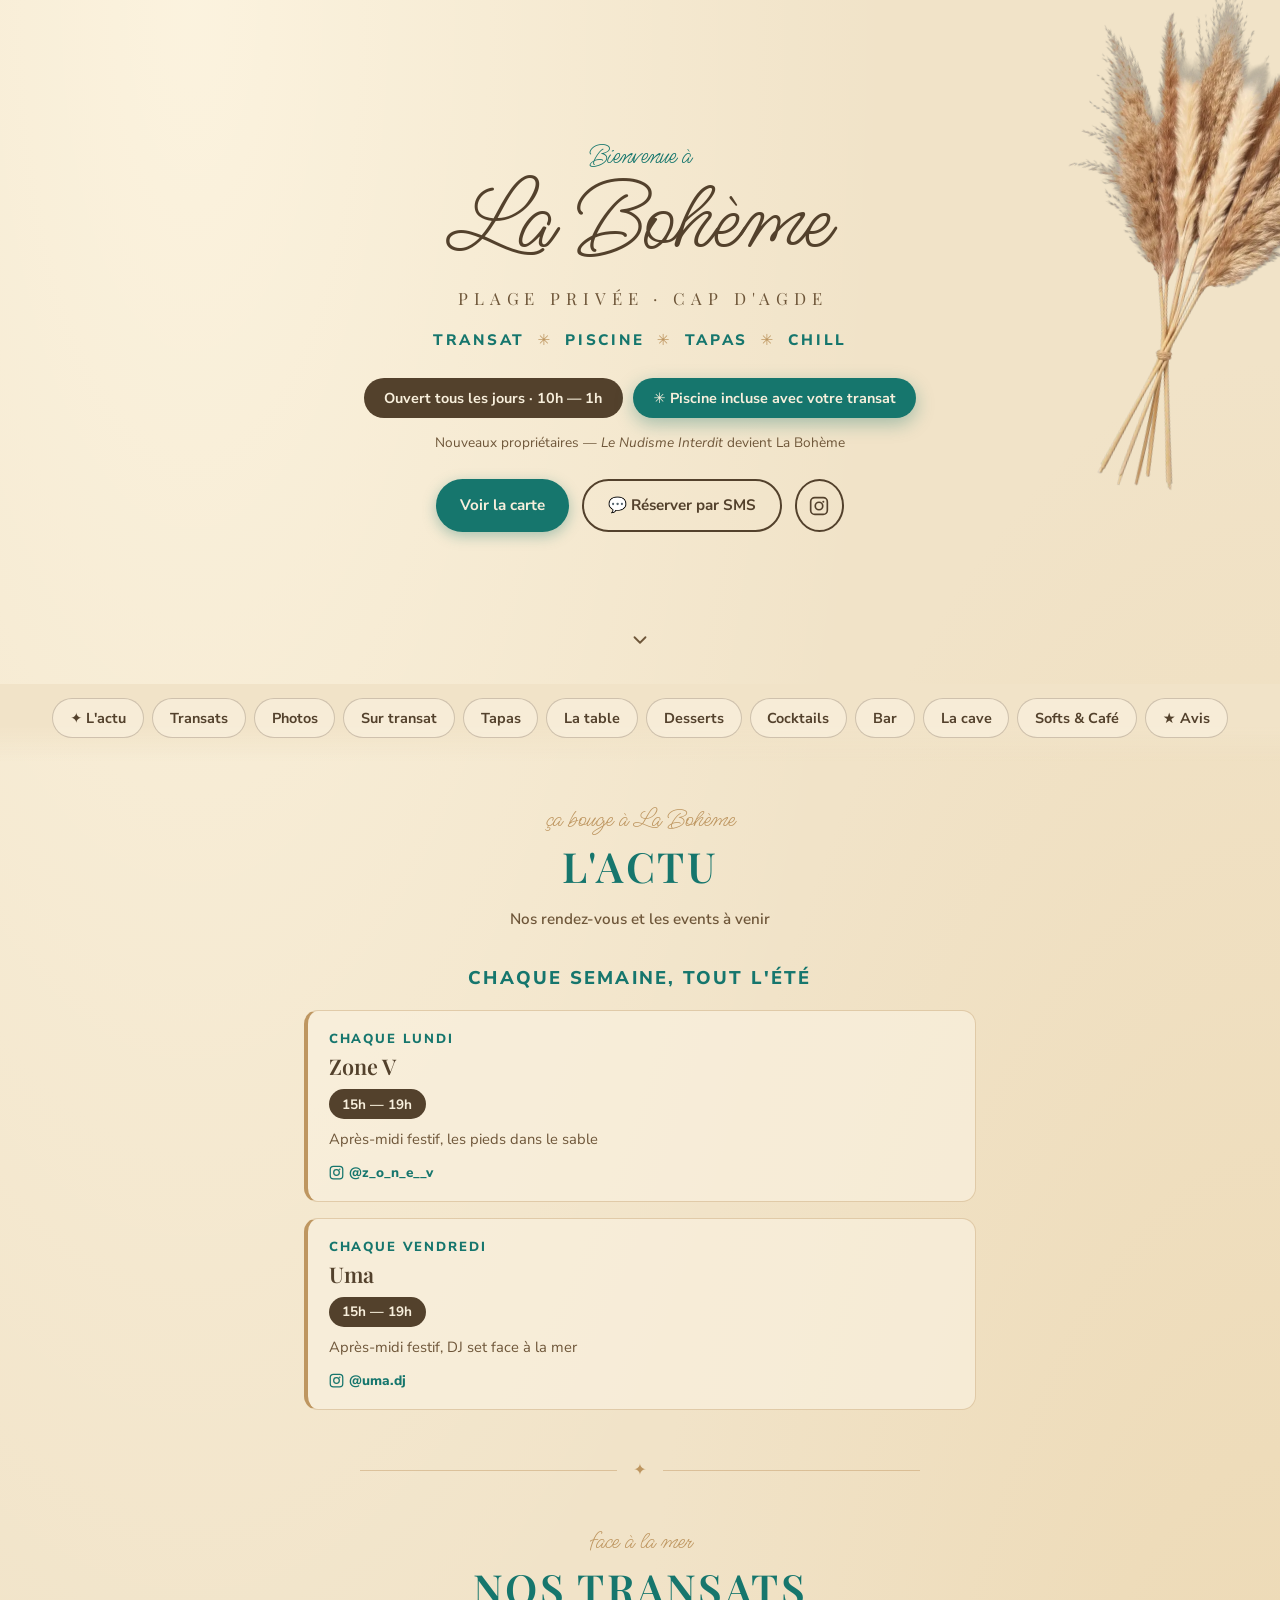
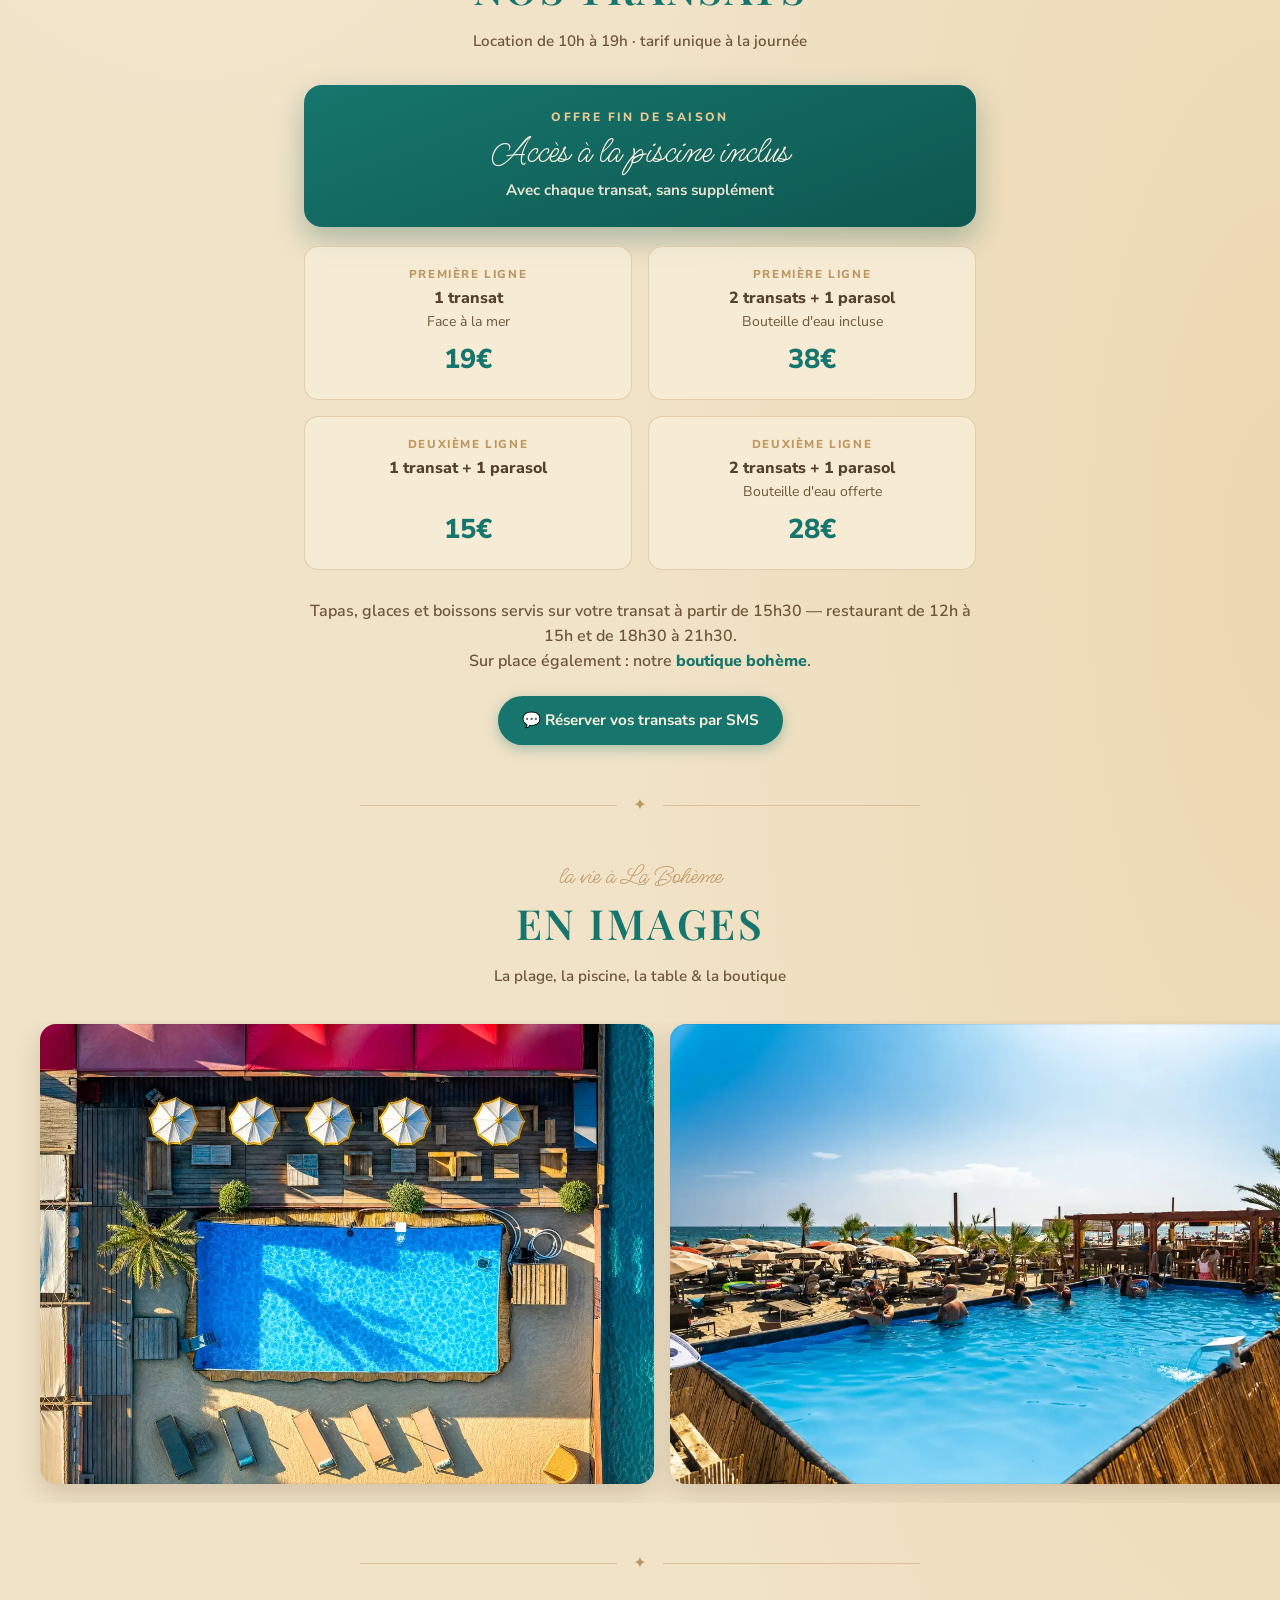
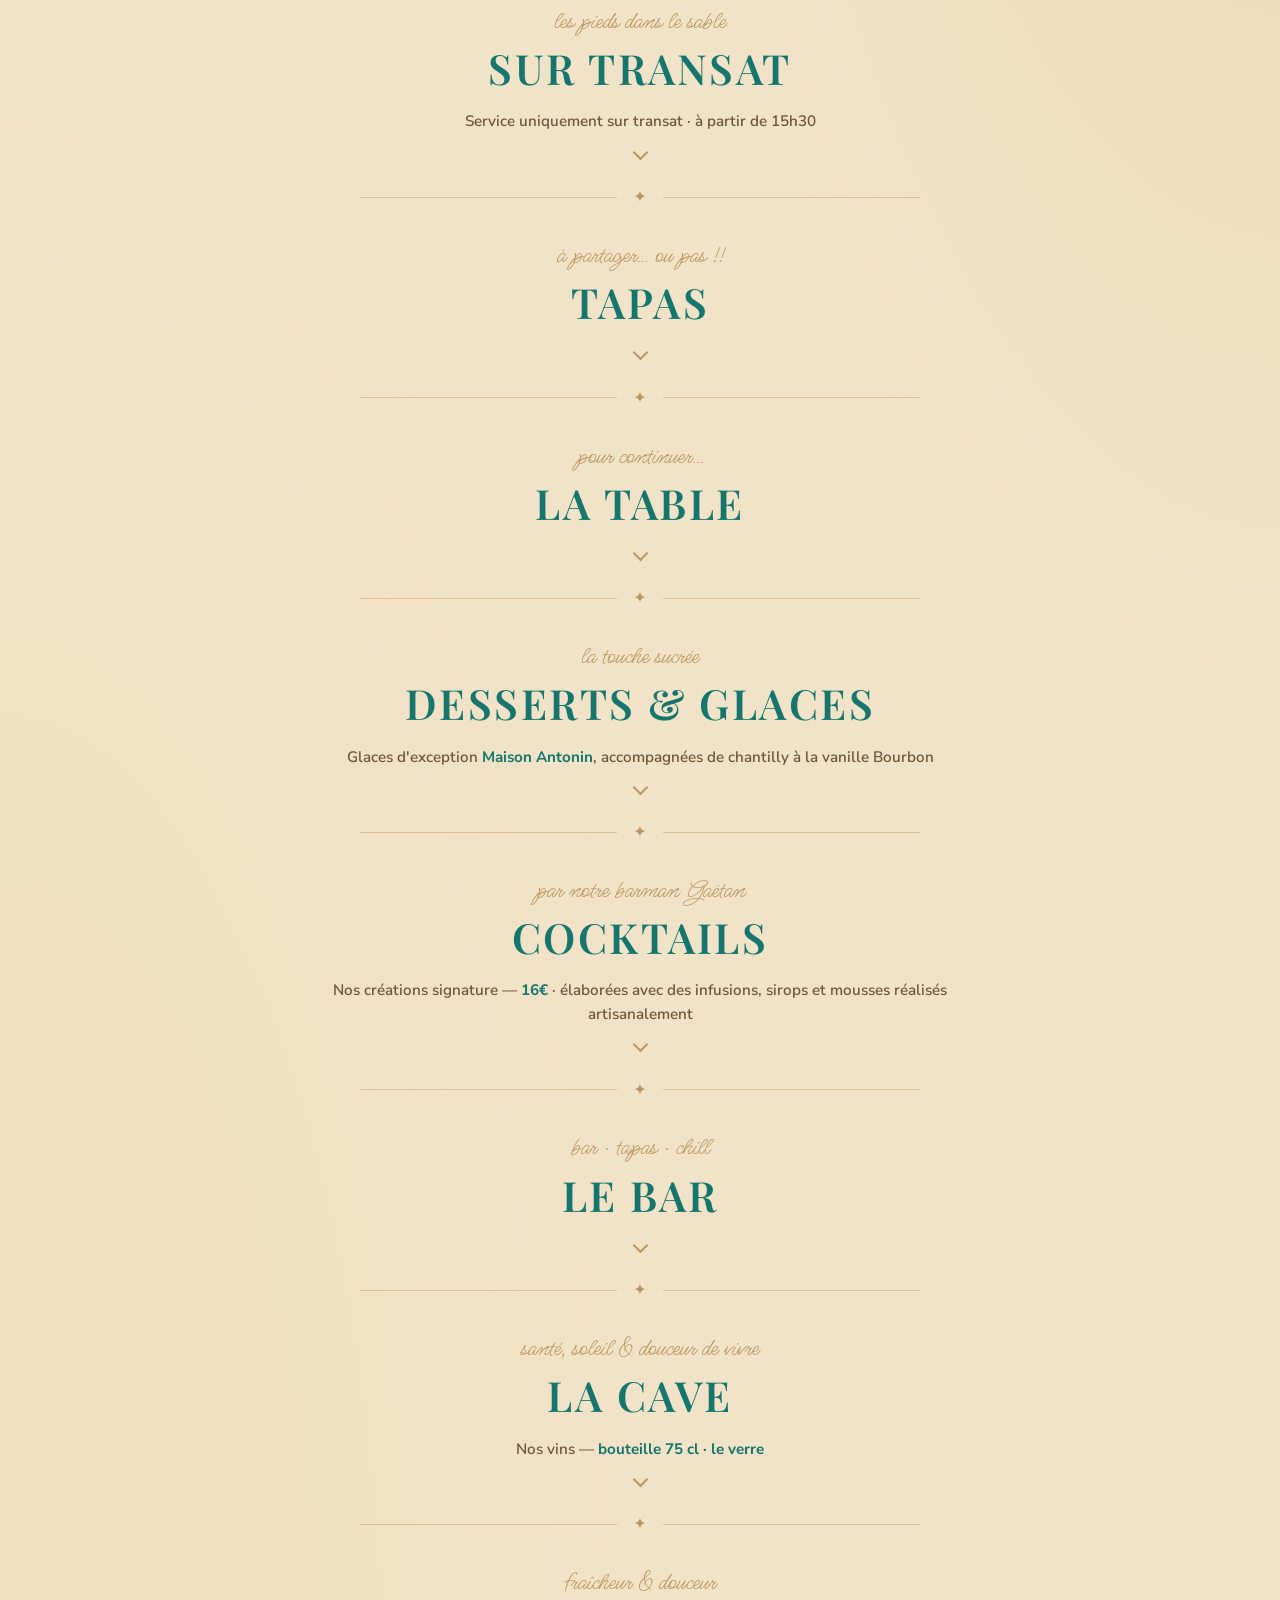
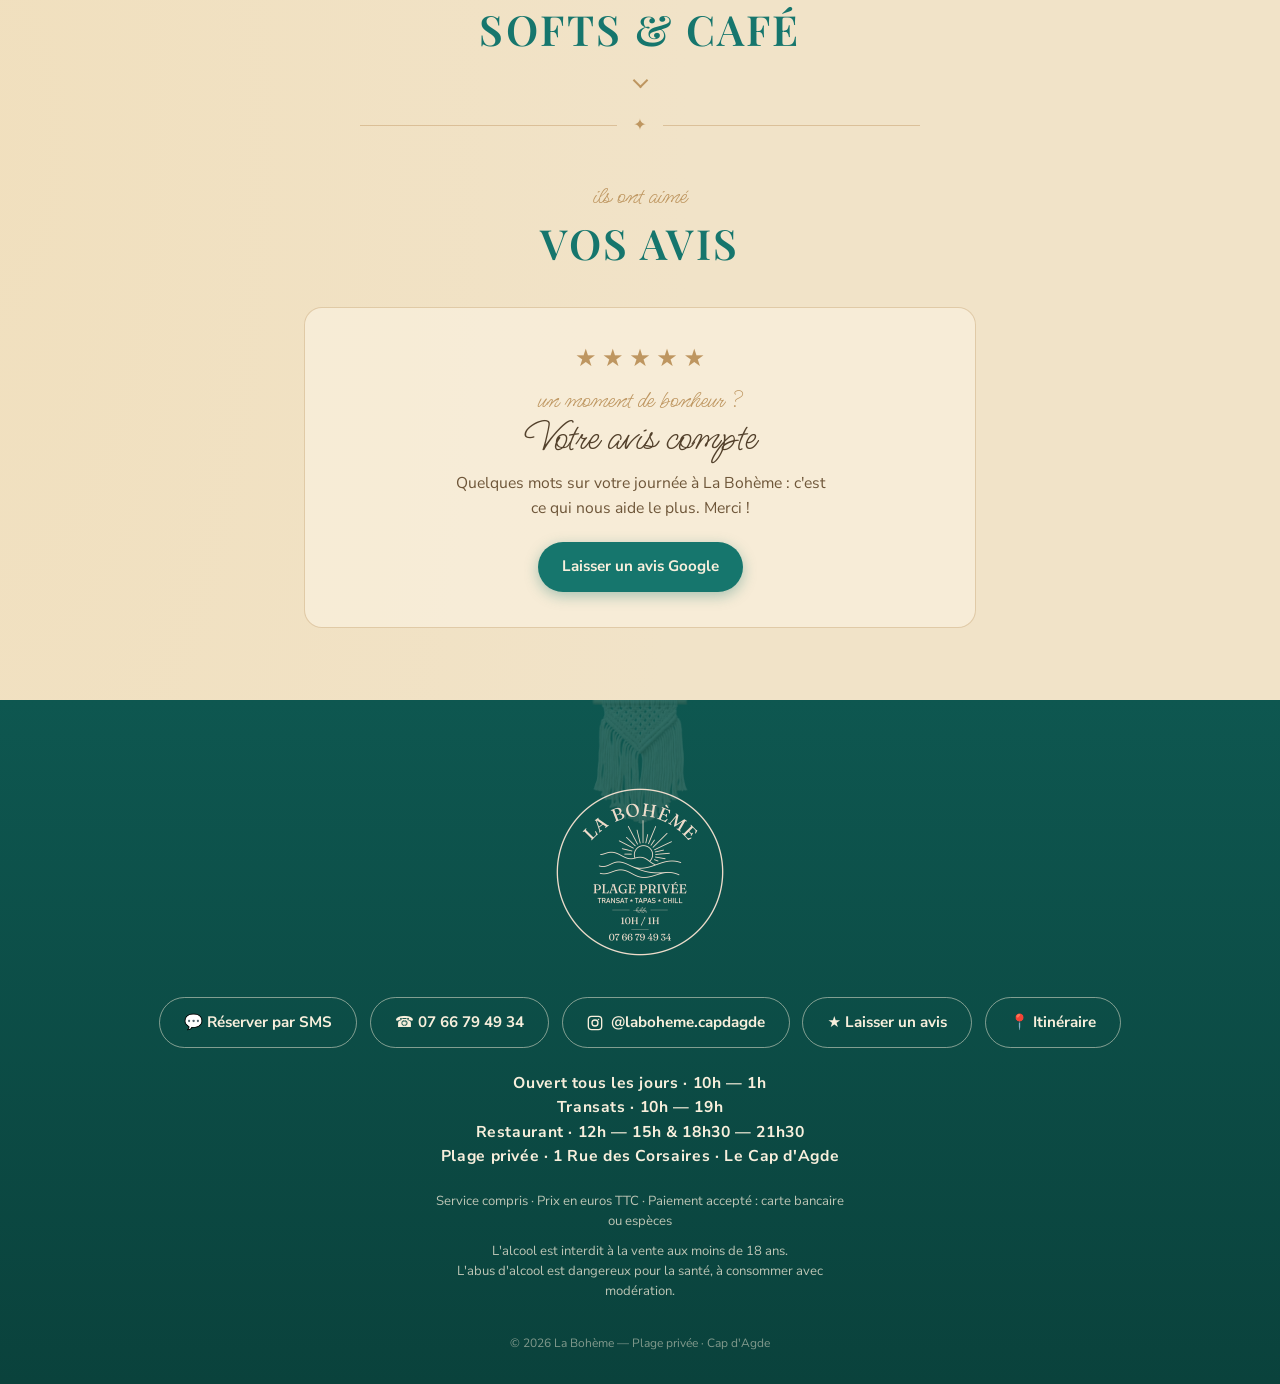
==== index.html @ e4ab015d "Offre fin de saison : pastille teal dans le hero + encart proeminent au-dessus des tarifs transats (" ====
<!DOCTYPE html>
<html lang="fr">
<head>
  <meta charset="UTF-8">
  <meta name="viewport" content="width=device-width, initial-scale=1.0, viewport-fit=cover">

  <!-- Le masquage des .reveal ne s'applique que si le JS est actif :
       sans JS, la carte reste entièrement lisible -->
  <script>document.documentElement.classList.add('js');</script>

  <!-- SEO — insister sur « plage privée » / « transats » pour bien se
       distinguer des restaurants homonymes du Cap d'Agde -->
  <title>La Bohème — Plage Privée au Cap d'Agde · Transats, Piscine, Tapas &amp; Cocktails</title>
  <meta name="description" content="La Bohème, plage privée au Cap d'Agde (anciennement Le Nudisme Interdit) : transats face à la mer avec accès piscine inclus, tapas à partager, cocktails signature et boutique bohème. 1 Rue des Corsaires, Le Cap d'Agde. Ouvert tous les jours de 10h à 1h.">
  <meta name="theme-color" content="#F1E3C8">

  <!-- Open Graph -->
  <meta property="og:title" content="La Bohème — Plage Privée au Cap d'Agde">
  <meta property="og:description" content="Transats face à la mer, accès piscine inclus, tapas &amp; cocktails servis sur la plage. Ouvert tous les jours de 10h à 1h — 1 Rue des Corsaires, Le Cap d'Agde.">
  <meta property="og:type" content="website">
  <meta property="og:url" content="https://www.laboheme-capdagde.fr/">
  <meta property="og:image" content="https://www.laboheme-capdagde.fr/assets/logo-dark.webp">
  <meta property="og:locale" content="fr_FR">
  <link rel="canonical" href="https://www.laboheme-capdagde.fr/">

  <!-- Données structurées : identité de l'établissement, reliée à la
       fiche Google (sameAs) pour lever toute ambiguïté d'homonymie -->
  <script type="application/ld+json">
  {
    "@context": "https://schema.org",
    "@type": "BarOrPub",
    "@id": "https://www.laboheme-capdagde.fr/#etablissement",
    "name": "La Bohème - Cap d'Agde",
    "alternateName": ["La Bohème Plage Privée", "Le Nudisme Interdit"],
    "disambiguatingDescription": "Plage privée sur le front de mer du Cap d'Agde : location de transats, piscine, tapas et cocktails servis sur la plage, boutique bohème. Établissement de plage, à ne pas confondre avec des établissements homonymes.",
    "description": "La Bohème, plage privée au Cap d'Agde — transats face à la mer avec accès piscine inclus, tapas à partager, cocktails signature et boutique bohème. Anciennement Le Nudisme Interdit. Ouvert tous les jours de 10h à 1h.",
    "amenityFeature": [
      { "@type": "LocationFeatureSpecification", "name": "Piscine", "value": true },
      { "@type": "LocationFeatureSpecification", "name": "Boutique", "value": true },
      { "@type": "LocationFeatureSpecification", "name": "Transats", "value": true }
    ],
    "url": "https://www.laboheme-capdagde.fr/",
    "telephone": "+33766794934",
    "image": "https://www.laboheme-capdagde.fr/assets/logo-dark.webp",
    "priceRange": "€€",
    "servesCuisine": ["Tapas", "Cuisine méditerranéenne"],
    "address": {
      "@type": "PostalAddress",
      "streetAddress": "1 Rue des Corsaires",
      "addressLocality": "Le Cap d'Agde",
      "postalCode": "34300",
      "addressRegion": "Occitanie",
      "addressCountry": "FR"
    },
    "openingHoursSpecification": {
      "@type": "OpeningHoursSpecification",
      "dayOfWeek": ["Monday", "Tuesday", "Wednesday", "Thursday", "Friday", "Saturday", "Sunday"],
      "opens": "10:00",
      "closes": "01:00"
    },
    "hasMenu": "https://www.laboheme-capdagde.fr/",
    "sameAs": [
      "https://www.instagram.com/laboheme.capdagde/",
      "https://maps.google.com/?cid=9127205699592732695",
      "https://www.tripadvisor.fr/Restaurant_Review-g196602-d21001208-Reviews-Nudisme_Interdit-Cap_d_Agde_Agde_Herault_Occitanie.html"
    ]
  }
  </script>

  <!-- Icônes & PWA -->
  <link rel="icon" href="favicon.svg" type="image/svg+xml">
  <link rel="apple-touch-icon" href="apple-touch-icon.png">
  <link rel="manifest" href="manifest.webmanifest">
  <meta name="apple-mobile-web-app-title" content="La Bohème">

  <!-- Polices : Ms Madi (script), Playfair Display (serif logo), Nunito Sans (texte) -->
  <link rel="preconnect" href="https://fonts.googleapis.com">
  <link rel="preconnect" href="https://fonts.gstatic.com" crossorigin>
  <link href="https://fonts.googleapis.com/css2?family=Ms+Madi&family=Playfair+Display:wght@500;600&family=Nunito+Sans:ital,opsz,wght@0,6..12,400;0,6..12,600;0,6..12,700;0,6..12,800;1,6..12,400&display=swap" rel="stylesheet">

  <link rel="stylesheet" href="css/style.css">
</head>
<body>

  <!-- ══════════════════ HERO ══════════════════ -->
  <header class="hero" id="haut">
    <!-- Décor pampa (détouré, purement décoratif) -->
    <img class="hero__pampa" src="assets/pampa.webp" alt="" aria-hidden="true" decoding="async">

    <div class="hero__inner">
      <p class="hero__script reveal">Bienvenue à</p>
      <h1 class="hero__title reveal">La Bohème</h1>
      <p class="hero__sub reveal"><span>PLAGE PRIVÉE</span> · <span>CAP D'AGDE</span></p>
      <p class="hero__tags reveal">Transat <span>✳</span> Piscine <span>✳</span> Tapas <span>✳</span> Chill</p>

      <div class="hero__infos reveal">
        <span class="pill">Ouvert tous les jours · 10h — 1h</span>
        <a class="pill pill--offre" href="#location">✳ Piscine incluse avec votre transat</a>
      </div>

      <p class="hero__nouveau reveal">Nouveaux propriétaires — <em>Le Nudisme Interdit</em> devient La Bohème</p>

      <div class="hero__actions reveal">
        <a class="btn btn--plein" href="#location">Voir la carte</a>
        <a class="btn btn--ligne" href="sms:+33766794934?body=Bonjour%2C%20je%20souhaite%20r%C3%A9server%20%C3%A0%20La%20Boh%C3%A8me%20%3A%20">💬 Réserver par SMS</a>
        <a class="btn btn--ligne btn--rond" href="https://www.instagram.com/laboheme.capdagde/" target="_blank" rel="noopener" aria-label="Suivre La Bohème sur Instagram">
          <svg width="20" height="20" viewBox="0 0 24 24" fill="none" stroke="currentColor" stroke-width="2" stroke-linecap="round" stroke-linejoin="round" aria-hidden="true"><rect x="2" y="2" width="20" height="20" rx="5"/><circle cx="12" cy="12" r="4.5"/><circle cx="17.2" cy="6.8" r="1.2" fill="currentColor" stroke="none"/></svg>
        </a>
      </div>
    </div>

    <!-- Flèche scroll -->
    <a class="hero__fleche" href="#location" aria-label="Descendre vers la carte">
      <svg width="22" height="22" viewBox="0 0 24 24" fill="none" stroke="currentColor" stroke-width="2" stroke-linecap="round" stroke-linejoin="round"><path d="M6 9l6 6 6-6"/></svg>
    </a>
  </header>

  <!-- ══════════════════ NAV CATÉGORIES (sticky) ══════════════════ -->
  <nav class="nav" aria-label="Catégories de la carte">
    <div class="nav__scroll" id="navScroll">
      <a href="#actu"      class="nav__chip">✦ L'actu</a>
      <a href="#location"  class="nav__chip">Transats</a>
      <a href="#photos"    class="nav__chip">Photos</a>
      <a href="#transat"   class="nav__chip">Sur transat</a>
      <a href="#tapas"     class="nav__chip">Tapas</a>
      <a href="#table"     class="nav__chip">La table</a>
      <a href="#desserts"  class="nav__chip">Desserts</a>
      <a href="#cocktails" class="nav__chip">Cocktails</a>
      <a href="#bar"       class="nav__chip">Bar</a>
      <a href="#cave"      class="nav__chip">La cave</a>
      <a href="#softs"     class="nav__chip">Softs &amp; Café</a>
      <a href="#avis"      class="nav__chip">★ Avis</a>
    </div>
  </nav>

  <main>

    <!-- ══════════════════ L'ACTU DE LA PLAGE ══════════════════
         Les événements se gèrent dans js/agenda.js — la liste
         ci-dessous est remplie automatiquement. -->
    <section class="section" id="actu">
      <header class="section__head reveal">
        <p class="section__script">ça bouge à La Bohème</p>
        <h2 class="section__title">L'Actu</h2>
        <p class="section__note">Nos rendez-vous et les events à venir</p>
      </header>

      <h3 class="sous-titre sous-titre--centre reveal">Chaque semaine, tout l'été</h3>
      <ul class="agenda" id="actuRecurrents"></ul>

      <h3 class="sous-titre sous-titre--centre reveal" id="actuTitreDates">Prochains events</h3>
      <ul class="agenda" id="actuListe"></ul>
    </section>

    <div class="separateur" id="sepActu" aria-hidden="true"><span>✦</span></div>

    <!-- ══════════════════ LOCATION DE TRANSATS ══════════════════ -->
    <section class="section" id="location">
      <header class="section__head reveal">
        <p class="section__script">face à la mer</p>
        <h2 class="section__title">Nos Transats</h2>
        <p class="section__note">Location de 10h à 19h · tarif unique à la journée</p>
      </header>

      <div class="offre reveal">
        <p class="offre__label">Offre fin de saison</p>
        <p class="offre__titre">Accès à la piscine inclus</p>
        <p class="offre__detail">Avec chaque transat, sans supplément</p>
      </div>

      <div class="formules">
        <div class="formule reveal">
          <p class="formule__rang">Première ligne</p>
          <p class="formule__nom">1 transat</p>
          <p class="formule__detail">Face à la mer</p>
          <p class="formule__prix">19€</p>
        </div>
        <div class="formule reveal">
          <p class="formule__rang">Première ligne</p>
          <p class="formule__nom">2 transats + 1 parasol</p>
          <p class="formule__detail">Bouteille d'eau incluse</p>
          <p class="formule__prix">38€</p>
        </div>
        <div class="formule reveal">
          <p class="formule__rang">Deuxième ligne</p>
          <p class="formule__nom">1 transat + 1 parasol</p>
          <p class="formule__detail">&nbsp;</p>
          <p class="formule__prix">15€</p>
        </div>
        <div class="formule reveal">
          <p class="formule__rang">Deuxième ligne</p>
          <p class="formule__nom">2 transats + 1 parasol</p>
          <p class="formule__detail">Bouteille d'eau offerte</p>
          <p class="formule__prix">28€</p>
        </div>
      </div>

      <p class="carte__intro reveal">Tapas, glaces et boissons servis sur votre transat à partir de 15h30 — restaurant de 12h à 15h et de 18h30 à 21h30.<br>Sur place également : notre <strong>boutique bohème</strong>.</p>

      <p style="text-align:center" class="reveal">
        <a class="btn btn--plein" href="sms:+33766794934?body=Bonjour%2C%20je%20souhaite%20r%C3%A9server%20des%20transats%20%C3%A0%20La%20Boh%C3%A8me%20(date%2C%20nombre%20de%20transats%2C%20ligne)%20%3A%20">💬 Réserver vos transats par SMS</a>
      </p>
    </section>

    <div class="separateur" aria-hidden="true"><span>✦</span></div>

    <!-- ══════════════════ EN IMAGES ══════════════════ -->
    <section class="section section--galerie" id="photos">
      <header class="section__head reveal">
        <p class="section__script">la vie à La Bohème</p>
        <h2 class="section__title">En Images</h2>
        <p class="section__note">La plage, la piscine, la table &amp; la boutique</p>
      </header>
      <div class="galerie" aria-label="Photos de La Bohème">
        <img class="galerie__photo" src="photos/galerie-01.webp" width="1200" height="899" loading="lazy" decoding="async" alt="La piscine de La Bohème vue du ciel, entourée de parasols">
        <img class="galerie__photo" src="photos/galerie-02.webp" width="1200" height="800" loading="lazy" decoding="async" alt="La piscine face à la mer, au cœur de la plage privée">
        <img class="galerie__photo" src="photos/galerie-03.webp" width="959" height="1200" loading="lazy" decoding="async" alt="La piscine, son palmier et le Fort Brescou à l'horizon">
        <img class="galerie__photo" src="photos/galerie-04.webp" width="800" height="1200" loading="lazy" decoding="async" alt="Transats et parasols au bord de l'eau">
        <img class="galerie__photo" src="photos/galerie-05.webp" width="959" height="1200" loading="lazy" decoding="async" alt="L'allée bordée de palmiers qui mène à la plage">
        <img class="galerie__photo" src="photos/galerie-06.webp" width="800" height="1200" loading="lazy" decoding="async" alt="Service directement sur votre transat">
        <img class="galerie__photo" src="photos/galerie-07.webp" width="959" height="1200" loading="lazy" decoding="async" alt="La terrasse du restaurant sous la pergola, face à la mer">
        <img class="galerie__photo" src="photos/galerie-08.webp" width="675" height="1200" loading="lazy" decoding="async" alt="Burrata et tomates de saison servies en terrasse">
        <img class="galerie__photo" src="photos/galerie-09.webp" width="959" height="1200" loading="lazy" decoding="async" alt="Cocktail signature du bar">
        <img class="galerie__photo" src="photos/galerie-10.webp" width="959" height="1200" loading="lazy" decoding="async" alt="Cocktails maison préparés au bar">
        <img class="galerie__photo" src="photos/galerie-11.webp" width="959" height="1200" loading="lazy" decoding="async" alt="Moment de détente à l'ombre des parasols, devant la piscine">
        <img class="galerie__photo" src="photos/galerie-12.webp" width="959" height="1200" loading="lazy" decoding="async" alt="Cocktails entre amis les pieds dans le sable">
        <img class="galerie__photo" src="photos/galerie-13.webp" width="959" height="1200" loading="lazy" decoding="async" alt="Après-midi festif sous les canisses">
        <img class="galerie__photo" src="photos/galerie-14.webp" width="959" height="1200" loading="lazy" decoding="async" alt="DJ set à l'éventail, ambiance bohème">
        <img class="galerie__photo" src="photos/galerie-15.webp" width="959" height="1200" loading="lazy" decoding="async" alt="Le DJ aux platines pour les soirées de La Bohème">
        <img class="galerie__photo" src="photos/galerie-16.webp" width="959" height="1200" loading="lazy" decoding="async" alt="Golden hour sur la plage">
        <img class="galerie__photo" src="photos/galerie-17.webp" width="959" height="1200" loading="lazy" decoding="async" alt="Soirée d'été à La Bohème">
        <img class="galerie__photo" src="photos/galerie-18.webp" width="959" height="1200" loading="lazy" decoding="async" alt="La piscine illuminée à la nuit tombée">
        <img class="galerie__photo" src="photos/galerie-19.webp" width="959" height="1200" loading="lazy" decoding="async" alt="La boutique bohème de la plage">
        <img class="galerie__photo" src="photos/galerie-20.webp" width="900" height="1200" loading="lazy" decoding="async" alt="Chapeaux et pochettes de la boutique">
        <img class="galerie__photo" src="photos/galerie-21.webp" width="959" height="1200" loading="lazy" decoding="async" alt="Une mouette en balade sur le sable">
      </div>
    </section>

    <div class="separateur" aria-hidden="true"><span>✦</span></div>

    <!-- ══════════════════ SUR TRANSAT ══════════════════ -->
    <section class="section section--pliable" id="transat">
      <header class="section__head reveal">
        <p class="section__script">les pieds dans le sable</p>
        <h2 class="section__title">Sur Transat</h2>
        <p class="section__note">Service uniquement sur transat · à partir de 15h30</p>
      </header>
      <div class="pliable__contenu">

      <ul class="carte">
        <li class="item reveal">
          <div class="item__ligne"><span class="item__nom">Écrin gourmand</span><span class="dots"></span><span class="item__prix">9€</span></div>
          <p class="item__desc">Fraises, Nutella</p>
        </li>
        <li class="item reveal">
          <div class="item__ligne"><span class="item__nom">Gaufre</span><span class="dots"></span><span class="item__prix">5€</span></div>
          <p class="item__desc">Au sucre · au Nutella ou au caramel <strong>6,50€</strong></p>
        </li>
        <li class="item reveal">
          <div class="item__ligne"><span class="item__nom">Crêpe au choix</span><span class="dots"></span><span class="item__prix">5€</span></div>
          <p class="item__desc">Sucre · Nutella, confiture ou caramel <strong>6€</strong></p>
        </li>
        <li class="item reveal">
          <div class="item__ligne"><span class="item__nom">Planche de fruits</span><span class="dots"></span><span class="item__prix">18€</span></div>
          <p class="item__desc">De saison, selon arrivage</p>
        </li>
        <li class="item reveal">
          <div class="item__ligne"><span class="item__nom">Glaces au choix</span><span class="dots"></span><span class="item__prix">3,50€</span></div>
        </li>
        <li class="item reveal">
          <div class="item__ligne"><span class="item__nom">Salade César</span><span class="dots"></span><span class="item__prix">19€</span></div>
        </li>
        <li class="item reveal">
          <div class="item__ligne"><span class="item__nom">Assiette de frites</span><span class="dots"></span><span class="item__prix">5€</span></div>
        </li>
        <li class="item reveal">
          <div class="item__ligne"><span class="item__nom">Planchette de charcuterie</span><span class="dots"></span><span class="item__prix">11€</span></div>
        </li>
        <li class="item reveal">
          <div class="item__ligne"><span class="item__nom">Yakitori</span><span class="dots"></span><span class="item__prix">8€</span></div>
        </li>
        <li class="item reveal">
          <div class="item__ligne"><span class="item__nom">Tapenade</span><span class="dots"></span><span class="item__prix">8€</span></div>
        </li>
        <li class="item reveal">
          <div class="item__ligne"><span class="item__nom">Mini poivrons</span><span class="dots"></span><span class="item__prix">8€</span></div>
        </li>
        <li class="item reveal">
          <div class="item__ligne"><span class="item__nom">Tomate mozzarella</span><span class="dots"></span><span class="item__prix">18€</span></div>
        </li>
        <li class="item reveal">
          <div class="item__ligne"><span class="item__nom">Croque-monsieur à la truffe</span><span class="dots"></span><span class="item__prix">18€</span></div>
        </li>
        <li class="item reveal">
          <div class="item__ligne"><span class="item__nom">Bagel saumon</span><span class="dots"></span><span class="item__prix">11€</span></div>
        </li>
      </ul>
      </div>
    </section>

    <div class="separateur" aria-hidden="true"><span>✦</span></div>

    <!-- ══════════════════ TAPAS ══════════════════ -->
    <section class="section section--pliable" id="tapas">
      <header class="section__head reveal">
        <p class="section__script">à partager… ou pas !!</p>
        <h2 class="section__title">Tapas</h2>
      </header>
      <div class="pliable__contenu">

      <div class="encart reveal">
        <div class="item__ligne"><span class="item__nom">Planche de charcuterie</span><span class="dots"></span><span class="item__prix">22€</span></div>
        <p class="item__desc">Mortadelle, Spianata, viande de Grison, rosette, terrine de campagne, oignon de Modène, accompagnés de focaccia.</p>
      </div>

      <p class="carte__intro reveal">Tapas au choix — <strong>9€ l'unité</strong> · <strong>25€ les 3</strong></p>

      <ul class="carte carte--puces">
        <li class="item reveal"><span class="puce"></span>Patatas bravas, sauce samouraï</li>
        <li class="item reveal"><span class="puce"></span>Tapenade, avocat, feta &amp; citron, accompagnée de focaccia</li>
        <li class="item reveal"><span class="puce"></span>Tapenade d'olives vertes, accompagnée de focaccia</li>
        <li class="item reveal"><span class="puce"></span>Yakitoris — brochettes de poulet, sauce soja sucrée</li>
        <li class="item reveal"><span class="puce"></span>Mini poivrons farcis à la ricotta</li>
        <li class="item reveal"><span class="puce"></span>Sticks de mozzarella</li>
        <li class="item reveal"><span class="puce"></span>Crevettes frites, sauce aigre-douce</li>
        <li class="item reveal"><span class="puce"></span>Joëls (mini poissons frits), tranche de citron frais</li>
        <li class="item reveal"><span class="puce"></span>Pimientos de Padrón</li>
        <li class="item reveal"><span class="puce"></span>Bouchées de camembert frites</li>
      </ul>
      </div>
    </section>

    <div class="separateur" aria-hidden="true"><span>✦</span></div>

    <!-- ══════════════════ LA TABLE ══════════════════ -->
    <section class="section section--pliable" id="table">
      <header class="section__head reveal">
        <p class="section__script">pour continuer…</p>
        <h2 class="section__title">La Table</h2>
      </header>
      <div class="pliable__contenu">

      <h3 class="sous-titre reveal">Nos entrées</h3>
      <ul class="carte">
        <li class="item reveal">
          <div class="item__ligne"><span class="item__nom">Farandole de tomates de saison &amp; burrata</span><span class="dots"></span><span class="item__prix">18€</span></div>
          <p class="item__desc">Feuilles de basilic fraîches, sel de Guérande, vinaigre balsamique</p>
        </li>
        <li class="item reveal">
          <div class="item__ligne"><span class="item__nom">L'indémodable salade César au tender façon KFC</span><span class="dots"></span><span class="item__prix">19€</span></div>
        </li>
        <li class="item reveal">
          <div class="item__ligne"><span class="item__nom">Croque à la truffe</span><span class="dots"></span><span class="item__prix">18€</span></div>
          <p class="item__desc">Accompagné de sa salade</p>
        </li>
        <li class="item reveal">
          <div class="item__ligne"><span class="item__nom">Tartare de saumon</span><span class="dots"></span><span class="item__prix">19€</span></div>
        </li>
        <li class="item reveal">
          <div class="item__ligne"><span class="item__nom">Tartine Avocado</span><span class="dots"></span><span class="item__prix">15€</span></div>
          <p class="item__desc">Écrasé d'avocat, guacamole, tomates cerises, vinaigre balsamique</p>
        </li>
      </ul>

      <h3 class="sous-titre reveal">Nos plats</h3>
      <ul class="carte">
        <li class="item reveal">
          <div class="item__ligne"><span class="item__nom">Pâtes du jour</span><span class="dots"></span><span class="item__prix">23€</span></div>
        </li>
        <li class="item reveal">
          <div class="item__ligne"><span class="item__nom">Tataki de thon</span><span class="dots"></span><span class="item__prix">27€</span></div>
          <p class="item__desc">Dôme de riz blanc, légumes grillés ou frites</p>
        </li>
        <li class="item reveal">
          <div class="item__ligne"><span class="item__nom">2 brochettes de bœuf</span><span class="dots"></span><span class="item__prix">28€</span></div>
        </li>
        <li class="item reveal">
          <div class="item__ligne"><span class="item__nom">2 brochettes de poulet citron</span><span class="dots"></span><span class="item__prix">24€</span></div>
          <p class="item__desc">Accompagnées de légumes grillés ou frites</p>
        </li>
        <li class="item reveal">
          <div class="item__ligne"><span class="item__nom">Tartare de bœuf coupé au couteau</span><span class="dots"></span><span class="item__prix">27€</span></div>
          <p class="item__desc">Accompagné de frites</p>
        </li>
      </ul>

      <h3 class="sous-titre reveal">Spécial summer body… ou pas !!!</h3>
      <ul class="carte">
        <li class="item reveal">
          <div class="item__ligne"><span class="item__nom">Trio de fromages</span><span class="dots"></span><span class="item__prix">16€</span></div>
          <p class="item__desc">Miel &amp; pignons de pin grillés — trois fromages sélectionnés selon les arrivages et l'inspiration du chef, servis avec des petits pains rustiques.</p>
        </li>
      </ul>

      <div class="encart encart--enfant reveal">
        <div class="item__ligne"><span class="item__nom">Menu enfant <small>(jusqu'à 10 ans)</small></span><span class="dots"></span><span class="item__prix">14€</span></div>
        <p class="item__desc">Tenders de poulet corn flakes <em>ou</em> tenders de colin, accompagnés de frites<br>+ 1 bâtonnet de glace au choix + 1 sirop au choix</p>
      </div>

      <p class="avis-bandeau reveal">
        <a href="https://search.google.com/local/writereview?placeid=ChIJk0Vyo1QjsRIRF0AlzDlZqn4" target="_blank" rel="noopener"><span aria-hidden="true">★★★★★</span> Un moment de bonheur&nbsp;? <strong>Laissez-nous un avis</strong></a>
      </p>
      </div>
    </section>

    <div class="separateur" aria-hidden="true"><span>✦</span></div>

    <!-- ══════════════════ DESSERTS & GLACES ══════════════════ -->
    <section class="section section--pliable" id="desserts">
      <header class="section__head reveal">
        <p class="section__script">la touche sucrée</p>
        <h2 class="section__title">Desserts &amp; Glaces</h2>
        <p class="section__note">Glaces d'exception <strong>Maison Antonin</strong>, accompagnées de chantilly à la vanille Bourbon</p>
      </header>
      <div class="pliable__contenu">

      <div class="encart reveal" style="text-align:center">
        <p class="item__nom">1 boule <span class="item__prix">3€</span> · 2 boules <span class="item__prix">5€</span> · 3 boules <span class="item__prix">7€</span></p>
      </div>

      <h3 class="sous-titre reveal">Crèmes glacées</h3>
      <ul class="tags reveal">
        <li>Vanille Délice</li><li>Café Moka</li><li>Chocolat Craquant</li><li>Rhum Raisin</li>
        <li>Yaourt</li><li>Caramel salé de Guérande</li><li>Spéculoos</li><li>Noix de coco</li><li>Menthe Chocolat</li>
      </ul>

      <h3 class="sous-titre reveal">Sorbets</h3>
      <ul class="tags reveal">
        <li>Citron de Sicile</li><li>Fraise d'exception</li><li>Pêche de vigne</li><li>Poire de France</li>
        <li>Mandarine de Sicile</li><li>Mangue</li><li>Get 27</li>
      </ul>

      <h3 class="sous-titre reveal">Nos douceurs</h3>
      <ul class="carte">
        <li class="item reveal">
          <div class="item__ligne"><span class="item__nom">Salade de fraises</span><span class="dots"></span><span class="item__prix">10€</span></div>
          <p class="item__desc">Poivre, menthe fraîche &amp; sucre fin</p>
        </li>
        <li class="item reveal">
          <div class="item__ligne"><span class="item__nom">Notre baba au rhum bien arrosé</span><span class="dots"></span><span class="item__prix">12€</span></div>
        </li>
        <li class="item reveal">
          <div class="item__ligne"><span class="item__nom">Pain perdu</span><span class="dots"></span><span class="item__prix">12€</span></div>
          <p class="item__desc">Boule de glace vanille &amp; caramel beurre salé</p>
        </li>
        <li class="item reveal">
          <div class="item__ligne"><span class="item__nom">Café gourmand</span><span class="dots"></span><span class="item__prix">12€</span></div>
        </li>
        <li class="item reveal">
          <div class="item__ligne"><span class="item__nom">Thé gourmand</span><span class="dots"></span><span class="item__prix">12€</span></div>
        </li>
      </ul>
      </div>
    </section>

    <div class="separateur" aria-hidden="true"><span>✦</span></div>

    <!-- ══════════════════ COCKTAILS ══════════════════ -->
    <section class="section section--pliable" id="cocktails">
      <header class="section__head reveal">
        <p class="section__script">par notre barman Gaëtan</p>
        <h2 class="section__title">Cocktails</h2>
        <p class="section__note">Nos créations signature — <strong>16€</strong> · élaborées avec des infusions, sirops et mousses réalisés artisanalement</p>
      </header>
      <div class="pliable__contenu">

      <div class="cocktails">
        <article class="cocktail reveal">
          <h3 class="cocktail__nom">Bombe H</h3>
          <p class="cocktail__compo">Rhum blanc, Chartreuse verte, jus de citron vert, sirop de sucre, surmonté d'une mousse légère de Ti-Punch au rhum vieux.</p>
          <p class="cocktail__mot">« Puissant et complexe »</p>
        </article>
        <article class="cocktail reveal">
          <h3 class="cocktail__nom">L'Hibiscus Épicé</h3>
          <p class="cocktail__compo">Gin London Dry, infusion maison d'hibiscus rouge, sirop de rooibos vanillé, menthe fraîche et citron déshydraté.</p>
          <p class="cocktail__mot">« Floral et désaltérant »</p>
        </article>
        <article class="cocktail reveal">
          <h3 class="cocktail__nom">La Sérénade</h3>
          <p class="cocktail__compo">Rhum ambré, liqueur de banane, purée de framboise, fruit de la passion, citron vert et vanille.</p>
          <p class="cocktail__mot">« Un hommage aux saveurs exotiques »</p>
        </article>
        <article class="cocktail reveal">
          <h3 class="cocktail__nom">Dadou Fizz</h3>
          <p class="cocktail__compo">Gin, Midori, liqueur de yuzu, Italicus, sirop d'agrumes maison, eau pétillante.</p>
          <p class="cocktail__mot">« Aérien et sophistiqué »</p>
        </article>
        <article class="cocktail reveal">
          <h3 class="cocktail__nom">Strawberry Basil Pie</h3>
          <p class="cocktail__compo">Vodka premium, liqueur de fraise des bois, purée de fraise, sirop de basilic maison, mousse citronnée au siphon.</p>
          <p class="cocktail__mot">« Gourmand et herbacé »</p>
        </article>
        <article class="cocktail reveal">
          <h3 class="cocktail__nom">Le Manquila</h3>
          <p class="cocktail__compo">Tequila reposado, purée de mangue, réduction d'Apérol, jus de citron frais, sirop d'agave.</p>
          <p class="cocktail__mot">« Une alliance audacieuse et solaire »</p>
        </article>
      </div>

      <h3 class="sous-titre reveal" style="text-align:center">Les Mocktails <span class="sous-titre__prix">sans alcool · 10€</span></h3>
      <div class="cocktails">
        <article class="cocktail reveal">
          <h3 class="cocktail__nom">Virgin Strawberry Basil Pie</h3>
          <p class="cocktail__compo">Thé noir, purée de fraise, sirop de basilic maison, mousse citronnée au siphon.</p>
          <p class="cocktail__mot">« Gourmand et herbacé »</p>
        </article>
        <article class="cocktail reveal">
          <h3 class="cocktail__nom">Hibiscus Tea</h3>
          <p class="cocktail__compo">Gin sans alcool, infusion maison d'hibiscus rouge, sirop de rooibos vanillé, menthe fraîche et citron déshydraté.</p>
          <p class="cocktail__mot">« Floral et désaltérant »</p>
        </article>
        <article class="cocktail reveal">
          <h3 class="cocktail__nom">Virgin Basil Smash</h3>
          <p class="cocktail__compo">Gin sans alcool, jus de citron, sirop de basilic maison, eau pétillante.</p>
          <p class="cocktail__mot">« Désaltérant et herbacé »</p>
        </article>
        <article class="cocktail reveal">
          <h3 class="cocktail__nom">L'Amandier</h3>
          <p class="cocktail__compo">Lait d'amande, sirop d'orgeat, jus de citron, eau pétillante, extrait de fleur d'oranger.</p>
          <p class="cocktail__mot">« Doux et ensoleillé »</p>
        </article>
      </div>
      </div>
    </section>

    <div class="separateur" aria-hidden="true"><span>✦</span></div>

    <!-- ══════════════════ BAR ══════════════════ -->
    <section class="section section--pliable" id="bar">
      <header class="section__head reveal">
        <p class="section__script">bar · tapas · chill</p>
        <h2 class="section__title">Le Bar</h2>
      </header>
      <div class="pliable__contenu">

      <h3 class="sous-titre reveal">Les apéritifs</h3>
      <ul class="carte carte--serree">
        <li class="item reveal"><div class="item__ligne"><span class="item__nom">Ricard <small>2 cl</small></span><span class="dots"></span><span class="item__prix">4€</span></div></li>
        <li class="item reveal"><div class="item__ligne"><span class="item__nom">Gin tonic <small>4 cl</small></span><span class="dots"></span><span class="item__prix">10€</span></div></li>
        <li class="item reveal"><div class="item__ligne"><span class="item__nom">Vodka Red Bull <small>4 cl</small></span><span class="dots"></span><span class="item__prix">10€</span></div></li>
        <li class="item reveal"><div class="item__ligne"><span class="item__nom">Jagger bomb <small>4 cl</small></span><span class="dots"></span><span class="item__prix">10€</span></div></li>
        <li class="item reveal"><div class="item__ligne"><span class="item__nom">Malibu ananas <small>4 cl</small></span><span class="dots"></span><span class="item__prix">10€</span></div></li>
        <li class="item reveal"><div class="item__ligne"><span class="item__nom">Get 27 <small>6 cl</small></span><span class="dots"></span><span class="item__prix">8€</span></div></li>
        <li class="item reveal"><div class="item__ligne"><span class="item__nom">Martini <small>6 cl</small></span><span class="dots"></span><span class="item__prix">7€</span></div></li>
        <li class="item reveal"><div class="item__ligne"><span class="item__nom">Jack Daniel's <small>4 cl</small></span><span class="dots"></span><span class="item__prix">12€</span></div></li>
        <li class="item reveal"><div class="item__ligne"><span class="item__nom">Kir pêche, mûre, cassis ou framboise <small>12 cl</small></span><span class="dots"></span><span class="item__prix">5€</span></div></li>
        <li class="item reveal"><div class="item__ligne"><span class="item__nom">Kir royal <small>12 cl</small></span><span class="dots"></span><span class="item__prix">6€</span></div></li>
        <li class="item reveal"><div class="item__ligne"><span class="item__nom">Jack coca <small>4 cl</small></span><span class="dots"></span><span class="item__prix">10€</span></div></li>
        <li class="item reveal"><div class="item__ligne"><span class="item__nom">Captain coca <small>4 cl</small></span><span class="dots"></span><span class="item__prix">9€</span></div></li>
        <li class="item reveal"><div class="item__ligne"><span class="item__nom">Suze <small>6 cl</small></span><span class="dots"></span><span class="item__prix">6€</span></div></li>
        <li class="item reveal"><div class="item__ligne"><span class="item__nom">Coupe de Prosecco <small>10 cl</small></span><span class="dots"></span><span class="item__prix">10€</span></div></li>
        <li class="item reveal"><div class="item__ligne"><span class="item__nom">Coupe de champagne <small>10 cl</small></span><span class="dots"></span><span class="item__prix">11€</span></div></li>
      </ul>

      <h3 class="sous-titre reveal">Les incontournables <span class="sous-titre__prix">13€</span></h3>
      <ul class="tags reveal">
        <li>Expresso Martini</li><li>Margarita</li><li>Porn Star Martini</li><li>Bloody Mary</li>
        <li>Gin Brasil Smash</li><li>Amaretto Sour</li><li>Sex on the Beach</li><li>Old Fashioned</li>
        <li>Saint Germain Spritz</li><li>Aperol Spritz</li><li>Framboisia</li><li>Desperhina</li>
        <li>Caipirinha</li><li>Gin Sa Mère</li><li>Cuba Libre</li><li>Mai Tai</li>
        <li>Blue Lagoon</li><li>Pina Colada</li><li>Negroni</li>
      </ul>
      <p class="carte__intro reveal">Tous nos mojitos <em>(classique, fruits rouges)</em> · tous nos mules <em>(Moscow, London ou Jamaican)</em></p>

      <div class="colonnes">
        <div class="reveal">
          <h3 class="sous-titre">Rhums <span class="sous-titre__prix">4 cl · 12€</span></h3>
          <ul class="liste-simple"><li>Diplomatico</li><li>Kraken</li><li>Don Papa</li></ul>
        </div>
        <div class="reveal">
          <h3 class="sous-titre">Gins <span class="sous-titre__prix">4 cl · 10€</span></h3>
          <ul class="liste-simple"><li>Bombay</li><li>Monkey</li><li>Hendrick's</li></ul>
        </div>
      </div>

      <h3 class="sous-titre reveal">Les bières</h3>
      <ul class="carte carte--serree">
        <li class="item reveal"><div class="item__ligne"><span class="item__nom">Fada blonde <small>25 cl · 50 cl</small></span><span class="dots"></span><span class="item__prix">4,50€ · 8€</span></div></li>
        <li class="item reveal"><div class="item__ligne"><span class="item__nom">Fada citron <small>50 cl</small></span><span class="dots"></span><span class="item__prix">9€</span></div></li>
        <li class="item reveal"><div class="item__ligne"><span class="item__nom">Fada abricot <small>50 cl</small></span><span class="dots"></span><span class="item__prix">9€</span></div></li>
        <li class="item reveal"><div class="item__ligne"><span class="item__nom">Fada triple <small>50 cl</small></span><span class="dots"></span><span class="item__prix">9€</span></div></li>
        <li class="item reveal"><div class="item__ligne"><span class="item__nom">Fada blanche <small>50 cl</small></span><span class="dots"></span><span class="item__prix">9€</span></div></li>
        <li class="item reveal"><div class="item__ligne"><span class="item__nom">Liefmans <small>33 cl</small></span><span class="dots"></span><span class="item__prix">6€</span></div></li>
        <li class="item reveal"><div class="item__ligne"><span class="item__nom">Desperados <small>33 cl</small></span><span class="dots"></span><span class="item__prix">8€</span></div></li>
        <li class="item reveal"><div class="item__ligne"><span class="item__nom">Paix Dieu <small>33 cl</small></span><span class="dots"></span><span class="item__prix">9€</span></div></li>
        <li class="item reveal"><div class="item__ligne"><span class="item__nom">Corona <small>33 cl</small></span><span class="dots"></span><span class="item__prix">8€</span></div></li>
        <li class="item reveal"><div class="item__ligne"><span class="item__nom">Jupiler 0% alcool <small>25 cl</small></span><span class="dots"></span><span class="item__prix">6€</span></div></li>
        <li class="item reveal"><div class="item__ligne"><span class="item__nom">Chouffe sans alcool <small>25 cl</small></span><span class="dots"></span><span class="item__prix">6€</span></div></li>
      </ul>

      <h3 class="sous-titre reveal">Les smoothies <span class="sous-titre__prix">375 ml · 7€ sans alcool · 8€ avec</span></h3>
      <ul class="carte">
        <li class="item reveal">
          <div class="item__ligne"><span class="item__nom">Green Power</span></div>
          <p class="item__desc">Ananas, épinards, concombre, choux</p>
        </li>
        <li class="item reveal">
          <div class="item__ligne"><span class="item__nom">Vitality</span></div>
          <p class="item__desc">Fraises, banane</p>
        </li>
        <li class="item reveal">
          <div class="item__ligne"><span class="item__nom">Quezze Nature</span></div>
          <p class="item__desc">Passion, ananas, carottes, mangue</p>
        </li>
        <li class="item reveal">
          <div class="item__ligne"><span class="item__nom">Berries Paradise</span></div>
          <p class="item__desc">Fraise, myrtille, cerise, mangue</p>
        </li>
        <li class="item reveal">
          <div class="item__ligne"><span class="item__nom">Caribeane Passion</span></div>
          <p class="item__desc">Papaye, ananas, mangue</p>
        </li>
      </ul>
      </div>
    </section>

    <div class="separateur" aria-hidden="true"><span>✦</span></div>

    <!-- ══════════════════ LA CAVE : VINS & DIGESTIFS ══════════════════ -->
    <section class="section section--pliable" id="cave">
      <header class="section__head reveal">
        <p class="section__script">santé, soleil &amp; douceur de vivre</p>
        <h2 class="section__title">La Cave</h2>
        <p class="section__note">Nos vins — <strong>bouteille 75 cl · le verre</strong></p>
      </header>
      <div class="pliable__contenu">

      <h3 class="sous-titre reveal">Blancs</h3>
      <ul class="carte carte--serree">
        <li class="item reveal">
          <div class="item__ligne"><span class="item__nom">La Baie du Soleil</span><span class="dots"></span><span class="item__prix">25€ · 5€</span></div>
        </li>
        <li class="item reveal">
          <div class="item__ligne"><span class="item__nom">Mademoiselle</span><span class="dots"></span><span class="item__prix">40€ · 7€</span></div>
          <p class="item__desc">Magnum : 60€</p>
        </li>
      </ul>

      <h3 class="sous-titre reveal">Rosés</h3>
      <ul class="carte carte--serree">
        <li class="item reveal">
          <div class="item__ligne"><span class="item__nom">La Baie du Soleil</span><span class="dots"></span><span class="item__prix">20€ · 5€</span></div>
        </li>
        <li class="item reveal">
          <div class="item__ligne"><span class="item__nom">Mademoiselle</span><span class="dots"></span><span class="item__prix">40€ · 7€</span></div>
          <p class="item__desc">Magnum : 60€</p>
        </li>
        <li class="item reveal">
          <div class="item__ligne"><span class="item__nom">M by Minuty</span><span class="dots"></span><span class="item__prix">60€</span></div>
          <p class="item__desc">Magnum : 80€</p>
        </li>
        <li class="item reveal">
          <div class="item__ligne"><span class="item__nom">Argali – Puech Haut</span><span class="dots"></span><span class="item__prix">50€ · 7€</span></div>
          <p class="item__desc">Magnum : 80€</p>
        </li>
        <li class="item reveal">
          <div class="item__ligne"><span class="item__nom">Studio by Miraval</span><span class="dots"></span><span class="item__prix">65€ · 7€</span></div>
        </li>
      </ul>

      <h3 class="sous-titre reveal">Rouges</h3>
      <ul class="carte carte--serree">
        <li class="item reveal">
          <div class="item__ligne"><span class="item__nom">Mademoiselle Florensac</span><span class="dots"></span><span class="item__prix">40€ · 7€</span></div>
        </li>
        <li class="item reveal">
          <div class="item__ligne"><span class="item__nom">La Baie du Soleil</span><span class="dots"></span><span class="item__prix">20€ · 5€</span></div>
        </li>
      </ul>

      <h3 class="sous-titre reveal">Champagnes <span class="sous-titre__prix">bouteille · coupe</span></h3>
      <ul class="carte carte--serree">
        <li class="item reveal">
          <div class="item__ligne"><span class="item__nom">Georges Cartier</span><span class="dots"></span><span class="item__prix">80€ · 11€</span></div>
        </li>
        <li class="item reveal">
          <div class="item__ligne"><span class="item__nom">Ruinart blanc de blancs</span><span class="dots"></span><span class="item__prix">180€</span></div>
        </li>
      </ul>

      <h3 class="sous-titre reveal">Les digestifs <span class="sous-titre__prix">servis en 4 cl</span></h3>
      <ul class="carte carte--serree">
        <li class="item reveal"><div class="item__ligne"><span class="item__nom">Get 27</span><span class="dots"></span><span class="item__prix">9€</span></div></li>
        <li class="item reveal"><div class="item__ligne"><span class="item__nom">Get 31</span><span class="dots"></span><span class="item__prix">9€</span></div></li>
        <li class="item reveal"><div class="item__ligne"><span class="item__nom">Baileys</span><span class="dots"></span><span class="item__prix">9€</span></div></li>
        <li class="item reveal"><div class="item__ligne"><span class="item__nom">Amaretto</span><span class="dots"></span><span class="item__prix">9€</span></div></li>
        <li class="item reveal"><div class="item__ligne"><span class="item__nom">Cognac</span><span class="dots"></span><span class="item__prix">10€</span></div></li>
        <li class="item reveal"><div class="item__ligne"><span class="item__nom">Rhum Diplomatico</span><span class="dots"></span><span class="item__prix">11€</span></div></li>
        <li class="item reveal"><div class="item__ligne"><span class="item__nom">Rhum Don Papa</span><span class="dots"></span><span class="item__prix">11€</span></div></li>
        <li class="item reveal"><div class="item__ligne"><span class="item__nom">Whisky Jack Daniel's</span><span class="dots"></span><span class="item__prix">10€</span></div></li>
        <li class="item reveal"><div class="item__ligne"><span class="item__nom">Chartreuse verte</span><span class="dots"></span><span class="item__prix">9€</span></div></li>
      </ul>

      <div class="encart reveal" style="text-align:center">
        <p class="item__nom">Nous possédons une cave d'alcools de prestige</p>
        <p class="item__desc">Je vous invite à venir la découvrir au bar — <strong>4 cl · 20€</strong></p>
      </div>

      <p class="avis-bandeau reveal">
        <a href="https://search.google.com/local/writereview?placeid=ChIJk0Vyo1QjsRIRF0AlzDlZqn4" target="_blank" rel="noopener"><span aria-hidden="true">★★★★★</span> Vous passez un bon moment&nbsp;? <strong>Laissez-nous un avis</strong></a>
      </p>
      </div>
    </section>

    <div class="separateur" aria-hidden="true"><span>✦</span></div>

    <!-- ══════════════════ SOFTS & CAFÉ ══════════════════ -->
    <section class="section section--pliable" id="softs">
      <header class="section__head reveal">
        <p class="section__script">fraîcheur &amp; douceur</p>
        <h2 class="section__title">Softs &amp; Café</h2>
      </header>
      <div class="pliable__contenu">

      <h3 class="sous-titre reveal">Les softs</h3>
      <ul class="carte carte--serree">
        <li class="item reveal"><div class="item__ligne"><span class="item__nom">Sirop à l'eau <small>25 cl</small></span><span class="dots"></span><span class="item__prix">3€</span></div></li>
        <li class="item reveal"><div class="item__ligne"><span class="item__nom">Diabolo <small>33 cl</small></span><span class="dots"></span><span class="item__prix">4,50€</span></div></li>
        <li class="item reveal"><div class="item__ligne"><span class="item__nom">Eau pétillante San Pellegrino <small>1 L</small></span><span class="dots"></span><span class="item__prix">7€</span></div></li>
        <li class="item reveal"><div class="item__ligne"><span class="item__nom">Eau plate Evian <small>1 L</small></span><span class="dots"></span><span class="item__prix">7€</span></div></li>
        <li class="item reveal"><div class="item__ligne"><span class="item__nom">Perrier <small>33 cl</small></span><span class="dots"></span><span class="item__prix">5€</span></div></li>
        <li class="item reveal"><div class="item__ligne"><span class="item__nom">Coca-Cola <small>33 cl</small></span><span class="dots"></span><span class="item__prix">5€</span></div></li>
        <li class="item reveal"><div class="item__ligne"><span class="item__nom">Coca-Cola zéro <small>33 cl</small></span><span class="dots"></span><span class="item__prix">5€</span></div></li>
        <li class="item reveal"><div class="item__ligne"><span class="item__nom">Cherry Coke <small>33 cl</small></span><span class="dots"></span><span class="item__prix">5€</span></div></li>
        <li class="item reveal"><div class="item__ligne"><span class="item__nom">Orangina <small>33 cl</small></span><span class="dots"></span><span class="item__prix">5€</span></div></li>
        <li class="item reveal"><div class="item__ligne"><span class="item__nom">Fuse Tea <small>33 cl</small></span><span class="dots"></span><span class="item__prix">5€</span></div></li>
        <li class="item reveal"><div class="item__ligne"><span class="item__nom">Red Bull <small>33 cl</small></span><span class="dots"></span><span class="item__prix">5€</span></div></li>
      </ul>

      <h3 class="sous-titre reveal">Les boissons chaudes</h3>
      <ul class="carte carte--serree">
        <li class="item reveal"><div class="item__ligne"><span class="item__nom">Expresso</span><span class="dots"></span><span class="item__prix">2€</span></div></li>
        <li class="item reveal"><div class="item__ligne"><span class="item__nom">Café crème</span><span class="dots"></span><span class="item__prix">3€</span></div></li>
        <li class="item reveal"><div class="item__ligne"><span class="item__nom">Double expresso</span><span class="dots"></span><span class="item__prix">4€</span></div></li>
        <li class="item reveal"><div class="item__ligne"><span class="item__nom">Café frappé</span><span class="dots"></span><span class="item__prix">5€</span></div></li>
      </ul>
      </div>
    </section>

    <div class="separateur" aria-hidden="true"><span>✦</span></div>

    <!-- ══════════════════ AVIS GOOGLE ══════════════════
         Les avis mis en avant se gèrent dans js/avis.js -->
    <section class="section section--avis" id="avis">
      <header class="section__head reveal">
        <p class="section__script">ils ont aimé</p>
        <h2 class="section__title">Vos Avis</h2>
        <p class="section__note" id="avisResume" hidden></p>
      </header>

      <!-- Carrousel d'avis 4-5 étoiles (rempli par js/avis.js) -->
      <div class="avis-carrousel" id="avisCarrousel" aria-label="Avis de nos clients"></div>

      <div class="avis reveal">
        <p class="avis__etoiles" aria-hidden="true">★★★★★</p>
        <p class="section__script">un moment de bonheur ?</p>
        <h2 class="avis__titre">Votre avis compte</h2>
        <p class="avis__texte">Quelques mots sur votre journée à La Bohème&nbsp;: c'est ce qui nous aide le plus. Merci&nbsp;!</p>
        <a class="btn btn--plein" href="https://search.google.com/local/writereview?placeid=ChIJk0Vyo1QjsRIRF0AlzDlZqn4" target="_blank" rel="noopener">Laisser un avis Google</a>
      </div>
    </section>

  </main>

  <!-- ══════════════════ FOOTER ══════════════════ -->
  <footer class="footer">
    <img class="footer__macrame" src="assets/corde.webp" alt="" aria-hidden="true" loading="lazy" decoding="async">

    <img class="footer__logo reveal" src="assets/logo-cream.webp" alt="La Bohème — Plage privée, transat, tapas, chill. Ouvert de 10h à 1h." width="220" height="220" loading="lazy">

    <div class="footer__contact reveal">
      <a class="btn btn--creme" href="sms:+33766794934?body=Bonjour%2C%20je%20souhaite%20r%C3%A9server%20%C3%A0%20La%20Boh%C3%A8me%20%3A%20">💬 Réserver par SMS</a>
      <a class="btn btn--creme" href="tel:+33766794934">☎ 07 66 79 49 34</a>
      <a class="btn btn--creme" href="https://www.instagram.com/laboheme.capdagde/" target="_blank" rel="noopener">
        <svg width="16" height="16" viewBox="0 0 24 24" fill="none" stroke="currentColor" stroke-width="2" stroke-linecap="round" stroke-linejoin="round" aria-hidden="true"><rect x="2" y="2" width="20" height="20" rx="5"/><circle cx="12" cy="12" r="4.5"/><circle cx="17.2" cy="6.8" r="1.2" fill="currentColor" stroke="none"/></svg>
        @laboheme.capdagde
      </a>
      <a class="btn btn--creme" href="https://search.google.com/local/writereview?placeid=ChIJk0Vyo1QjsRIRF0AlzDlZqn4" target="_blank" rel="noopener">★ Laisser un avis</a>
      <a class="btn btn--creme" href="https://maps.google.com/?cid=9127205699592732695" target="_blank" rel="noopener">📍 Itinéraire</a>
    </div>

    <p class="footer__horaires reveal">Ouvert tous les jours · 10h — 1h<br>Transats · 10h — 19h<br>Restaurant · 12h — 15h &amp; 18h30 — 21h30<br>Plage privée · 1 Rue des Corsaires · Le Cap d'Agde</p>

    <div class="footer__mentions reveal">
      <p>Service compris · Prix en euros TTC · Paiement accepté : carte bancaire ou espèces</p>
      <p>L'alcool est interdit à la vente aux moins de 18 ans.<br>L'abus d'alcool est dangereux pour la santé, à consommer avec modération.</p>
    </div>

    <p class="footer__copy">© 2026 La Bohème — Plage privée · Cap d'Agde</p>
  </footer>

  <!-- Bouton Instagram flottant : apparaît une fois entré dans la carte -->
  <a class="fab-insta" id="fabInsta" href="https://www.instagram.com/laboheme.capdagde/" target="_blank" rel="noopener" aria-label="Suivre La Bohème sur Instagram">
    <svg width="22" height="22" viewBox="0 0 24 24" fill="none" stroke="currentColor" stroke-width="2" stroke-linecap="round" stroke-linejoin="round" aria-hidden="true"><rect x="2" y="2" width="20" height="20" rx="5"/><circle cx="12" cy="12" r="4.5"/><circle cx="17.2" cy="6.8" r="1.2" fill="currentColor" stroke="none"/></svg>
  </a>

  <!-- agenda.js et avis.js AVANT main.js : les cartes doivent
       exister quand main.js initialise animations et scrollspy -->
  <script src="js/agenda.js" defer></script>
  <script src="js/avis.js" defer></script>
  <script src="js/main.js" defer></script>
</body>
</html>
---- css/style.css ----
/* ═══════════════════════════════════════════════════════════
   LA BOHÈME — Plage Privée · Cap d'Agde
   Carte digitale mobile-first (accès QR code)
   Palette : sable/kraft · brun · teal (reprise des cartes papier)
   ═══════════════════════════════════════════════════════════ */

:root {
  /* Couleurs de la marque */
  --creme:      #F8EFDC;
  --sable:      #F1E3C8;
  --kraft:      #E8D5AF;
  --brun:       #53412C;
  --brun-doux:  #6E5639; /* contraste renforcé pour lecture en plein soleil */
  --teal:       #16766D;
  --teal-fonce: #0E5750;
  --or:         #BE9660;

  /* Typographies */
  --font-script: 'Ms Madi', cursive;
  --font-serif:  'Playfair Display', serif;
  --font-sans:   'Nunito Sans', system-ui, sans-serif;
}

/* ─── Reset & base ─────────────────────────────────────────── */
*, *::before, *::after { box-sizing: border-box; margin: 0; padding: 0; }

html {
  scroll-behavior: smooth;
  -webkit-text-size-adjust: 100%; /* iOS : pas de zoom texte auto en paysage */
}

/* Toucher mobile : pas de délai double-tap, pas de flash gris au tap */
a, button {
  touch-action: manipulation;
  -webkit-tap-highlight-color: transparent;
}

body {
  font-family: var(--font-sans);
  font-size: 16px;
  line-height: 1.55;
  color: var(--brun);
  background-color: var(--sable);
  /* Grain subtil + halos chauds, dans l'esprit papier kraft des cartes */
  background-image:
    radial-gradient(ellipse 90% 50% at 15% 0%,  rgba(255, 248, 230, .75), transparent 60%),
    radial-gradient(ellipse 80% 45% at 100% 35%, rgba(232, 206, 158, .55), transparent 65%),
    radial-gradient(ellipse 90% 50% at 0% 80%,   rgba(240, 220, 180, .5),  transparent 60%);
  /* pas de background-attachment:fixed — buggé et coûteux sur Safari iOS */
  -webkit-font-smoothing: antialiased;
  overflow-x: hidden;
}

img { max-width: 100%; display: block; }
a   { color: inherit; text-decoration: none; }
ul  { list-style: none; }

/* Ancres : on laisse la place à la nav sticky */
section[id] { scroll-margin-top: 72px; }

/* ─── Boutons ──────────────────────────────────────────────── */
.btn {
  display: inline-flex;
  align-items: center;
  gap: .5rem;
  font-size: .95rem;
  font-weight: 700;
  padding: .8rem 1.5rem;
  border-radius: 999px;
  transition: transform .3s ease, box-shadow .3s ease, background-color .3s ease;
}
.btn:hover, .btn:focus-visible { transform: scale(1.03); box-shadow: 0 6px 18px rgba(83, 65, 44, .22); }

.btn--plein { background: var(--teal); color: var(--creme); box-shadow: 0 4px 14px rgba(22, 118, 109, .35); }
.btn--ligne { border: 2px solid var(--brun); color: var(--brun); }
.btn--creme { border: 1.5px solid rgba(248, 239, 220, .5); color: var(--creme); }

/* ═══ HERO ═════════════════════════════════════════════════ */
.hero {
  position: relative;
  /* Assez immersif pour poser la marque, assez court pour que
     la carte arrive vite — c'est un menu scanné sur transat */
  min-height: 76svh;
  display: flex;
  flex-direction: column;
  justify-content: center;
  padding: calc(env(safe-area-inset-top, 0px) + 3rem) 1.5rem 4rem;
  text-align: center;
  overflow: hidden;
}

/* Bouquet de pampa décoratif, légèrement hors cadre */
.hero__pampa {
  position: absolute;
  top: -4%;
  right: -22%;
  width: min(64vw, 340px);
  transform: rotate(14deg);
  opacity: .9;
  pointer-events: none;
  z-index: 0;
}

.hero__inner { position: relative; z-index: 1; }

.hero__script {
  font-family: var(--font-script);
  font-size: 1.7rem;
  color: var(--teal);
  margin-bottom: -0.6rem;
}

.hero__title {
  font-family: var(--font-script);
  font-size: clamp(4rem, 17vw, 6.2rem);
  font-weight: 400;
  line-height: 1.1;
  color: var(--brun);
}

.hero__sub {
  font-family: var(--font-serif);
  font-size: 1.05rem;
  letter-spacing: .35em;
  text-indent: .35em; /* compense le letter-spacing pour un vrai centrage */
  margin-top: .5rem;
  color: var(--brun-doux);
}
.hero__sub span { white-space: nowrap; } /* "CAP D'AGDE" ne se coupe pas */

.hero__tags {
  font-weight: 800;
  font-size: .95rem;
  letter-spacing: .18em;
  text-transform: uppercase;
  color: var(--teal);
  margin-top: 1.1rem;
  text-wrap: balance; /* lignes équilibrées quand ça déborde */
}
.hero__tags span { color: var(--or); margin: 0 .35rem; }

.hero__infos {
  margin-top: 1.6rem;
  display: flex;
  flex-wrap: wrap;
  justify-content: center;
  gap: .6rem;
}

.pill {
  display: inline-block;
  font-size: .9rem;
  font-weight: 700;
  color: var(--creme);
  background: var(--brun);
  padding: .55rem 1.3rem;
  border-radius: 999px;
}

/* Pastille d'offre : teal pour trancher avec le badge horaires */
.pill--offre {
  background: var(--teal);
  color: var(--creme);
  box-shadow: 0 6px 18px rgba(22, 118, 109, .35);
  transition: transform .3s ease;
}
.pill--offre:active { transform: scale(.97); }

/* Mention discrète du changement de propriétaires */
.hero__nouveau {
  font-size: .85rem;
  color: var(--brun-doux);
  opacity: .85;
  margin-top: .9rem;
}
.hero__nouveau em { font-style: italic; }

.hero__actions {
  display: flex;
  flex-wrap: wrap;
  justify-content: center;
  gap: .8rem;
  margin-top: 1.6rem;
}

/* Flèche scroll animée */
.hero__fleche {
  position: absolute;
  bottom: 1.6rem;
  left: 50%;
  transform: translateX(-50%);
  color: var(--brun-doux);
  animation: rebond 1.8s ease-in-out infinite;
  z-index: 1;
}
@keyframes rebond {
  0%, 100% { transform: translate(-50%, 0); }
  50%      { transform: translate(-50%, 9px); }
}

/* ═══ NAV STICKY ═══════════════════════════════════════════ */
.nav {
  position: sticky;
  top: 0;
  z-index: 50;
  padding: .6rem 0 1.2rem;
  /* Fondu dégradé plutôt qu'un fond plein (safe area friendly) */
  background: linear-gradient(to bottom, var(--sable) 55%, rgba(241, 227, 200, 0));
}

.nav__scroll {
  display: flex;
  gap: .5rem;
  overflow-x: auto;
  padding: .25rem 1.25rem;
  scrollbar-width: none;         /* Firefox */
  -webkit-overflow-scrolling: touch;
}
.nav__scroll::-webkit-scrollbar { display: none; }

.nav__chip {
  flex: 0 0 auto;
  font-size: .9rem;
  font-weight: 700;
  color: var(--brun);
  background: rgba(248, 239, 220, .75);
  border: 1.5px solid rgba(83, 65, 44, .25);
  padding: .5rem 1.05rem;
  border-radius: 999px;
  transition: background-color .25s ease, color .25s ease, border-color .25s ease;
}
.nav__chip.actif {
  background: var(--teal);
  border-color: var(--teal);
  color: var(--creme);
}

/* ═══ SECTIONS ═════════════════════════════════════════════ */
.section {
  max-width: 640px;
  margin: 0 auto;
  padding: 2.5rem 1.5rem 3rem;
}

.section__head { text-align: center; margin-bottom: 2rem; }

.section__script {
  font-family: var(--font-script);
  font-size: 1.6rem;
  color: var(--or);
  margin-bottom: -0.4rem;
}

.section__title {
  font-family: var(--font-serif);
  font-weight: 600;
  font-size: clamp(2rem, 8vw, 2.6rem);
  letter-spacing: .06em;
  text-transform: uppercase;
  color: var(--teal);
}

.section__note {
  font-size: .95rem;
  font-weight: 600;
  color: var(--brun-doux);
  margin-top: .6rem;
}
.section__note strong { color: var(--teal); }

/* ─── Sections pliables (la carte en accordéon) ────────────
   Le masquage ne s'applique que si le JS est là : sans JS,
   toute la carte reste visible. */
html.js .section--pliable .pliable__contenu { display: none; }
html.js .section--pliable.ouvert .pliable__contenu { display: block; }

html.js .section--pliable { padding-top: 1.7rem; padding-bottom: 1.7rem; }

html.js .section--pliable .section__head {
  cursor: pointer;
  margin-bottom: 0;
  -webkit-tap-highlight-color: transparent;
}
html.js .section--pliable.ouvert .section__head { margin-bottom: 2rem; }

/* Chevron d'ouverture */
html.js .section--pliable .section__head::after {
  content: '';
  display: block;
  width: 11px;
  height: 11px;
  margin: .8rem auto 0;
  border-right: 2.5px solid var(--or);
  border-bottom: 2.5px solid var(--or);
  transform: rotate(45deg);
  transition: transform .3s ease;
}
html.js .section--pliable.ouvert .section__head::after {
  transform: rotate(-135deg);
}

/* Séparateur entre sections */
.separateur {
  display: flex;
  align-items: center;
  gap: 1rem;
  max-width: 640px;
  margin: 0 auto;
  padding: 0 2.5rem;
  color: var(--or);
}
.separateur::before, .separateur::after {
  content: '';
  flex: 1;
  border-top: 1.5px solid rgba(190, 150, 96, .45);
}

/* ─── Items de carte ───────────────────────────────────────── */
.carte { display: flex; flex-direction: column; gap: 1.15rem; }
.carte--serree { gap: .75rem; }

.item__ligne {
  display: flex;
  align-items: baseline;
  gap: .55rem;
}

.item__nom {
  font-weight: 800;
  font-size: 1rem;
  color: var(--brun);
}
.item__nom small { font-weight: 600; color: var(--brun-doux); font-size: .85em; }

/* Pointillés entre le nom et le prix, comme sur la carte papier */
.dots {
  flex: 1;
  min-width: 1.5rem;
  border-bottom: 2px dotted rgba(124, 101, 73, .5);
  transform: translateY(-4px);
}

.item__prix {
  font-weight: 800;
  font-size: 1.02rem;
  color: var(--teal);
  white-space: nowrap;
}

.item__desc {
  font-size: .92rem;
  color: var(--brun-doux);
  margin-top: .2rem;
  padding-right: 2rem;
}
.item__desc strong { color: var(--teal); }

.carte__intro {
  text-align: center;
  font-size: 1rem;
  font-weight: 600;
  color: var(--brun-doux);
  margin: 1.8rem 0 1.4rem;
}
.carte__intro strong { color: var(--teal); font-weight: 800; }

/* Liste à puces (tapas) */
.carte--puces .item {
  display: flex;
  align-items: baseline;
  gap: .65rem;
  font-weight: 600;
  color: var(--brun);
}
.puce {
  flex: 0 0 auto;
  width: 7px;
  height: 7px;
  border-radius: 50%;
  background: var(--teal);
  transform: translateY(-2px);
}

/* Encarts (planche, menu enfant, mojito) */
.encart {
  background: rgba(248, 239, 220, .7);
  border: 1.5px solid rgba(190, 150, 96, .35);
  border-radius: 14px;
  padding: 1.1rem 1.2rem;
  margin-bottom: .5rem;
}
.encart--enfant { margin-top: 2rem; }
.encart .item__desc { padding-right: 0; }

/* Sous-titres de section */
.sous-titre {
  font-weight: 800;
  font-size: 1.15rem;
  letter-spacing: .12em;
  text-transform: uppercase;
  color: var(--teal);
  margin: 2.2rem 0 1.1rem;
}
.sous-titre:first-of-type { margin-top: 0; }
.sous-titre--centre { text-align: center; }
.sous-titre__prix {
  display: inline-block;
  font-size: .82rem;
  letter-spacing: .02em;
  text-transform: none;
  font-weight: 700;
  color: var(--brun-doux);
  margin-left: .4rem;
}

/* Nuage de tags (cocktails incontournables) */
.tags {
  display: flex;
  flex-wrap: wrap;
  gap: .5rem;
}
.tags li {
  font-size: .88rem;
  font-weight: 700;
  color: var(--brun);
  background: rgba(248, 239, 220, .8);
  border: 1.5px solid rgba(83, 65, 44, .2);
  padding: .42rem .85rem;
  border-radius: 999px;
}

/* Deux colonnes (rhums / gins) */
.colonnes {
  display: grid;
  grid-template-columns: 1fr 1fr;
  gap: 1rem;
  margin-top: 2.2rem;
}
.colonnes .sous-titre { margin: 0 0 .7rem; }
.colonnes .sous-titre__prix { display: block; margin-left: 0; }

.liste-simple li {
  font-weight: 600;
  padding: .3rem 0;
  border-bottom: 1px dashed rgba(124, 101, 73, .3);
}
.liste-simple li:last-child { border-bottom: none; }

/* ─── L'Actu : cartes événement ────────────────────────────── */
.agenda {
  display: flex;
  flex-direction: column;
  gap: 1rem;
}

.evenement {
  background: rgba(248, 239, 220, .75);
  border: 1.5px solid rgba(190, 150, 96, .4);
  border-left: 4px solid var(--teal);
  border-radius: 14px;
  padding: 1.1rem 1.3rem;
}

/* Rendez-vous hebdomadaire : liseré doré pour le distinguer
   d'une soirée ponctuelle */
.evenement--recurrent { border-left-color: var(--or); }
.evenement--recurrent .evenement__date { color: var(--teal); }

.evenement__date {
  font-size: .82rem;
  font-weight: 800;
  letter-spacing: .14em;
  text-transform: uppercase;
  color: var(--or);
}

.evenement__badge {
  display: inline-block;
  background: var(--teal);
  color: var(--creme);
  font-size: .72rem;
  letter-spacing: .08em;
  padding: .18rem .6rem;
  border-radius: 999px;
  margin-left: .35rem;
  transform: translateY(-1px);
}

/* Séance annulée : badge et mention */
.evenement__badge--annule {
  background: #A85236;
}

.evenement__annule {
  display: block;
  margin-top: .45rem;
  font-weight: 800;
  font-size: .88rem;
  color: #A85236;
}

.evenement__titre {
  font-family: var(--font-serif);
  font-weight: 600;
  font-size: 1.35rem;
  line-height: 1.25;
  color: var(--brun);
  margin-top: .25rem;
}

.evenement__horaire {
  display: inline-block;
  background: var(--brun);
  color: var(--creme);
  font-weight: 700;
  font-size: .85rem;
  padding: .3rem .85rem;
  border-radius: 999px;
  margin-top: .55rem;
}

.evenement__details {
  font-size: .92rem;
  color: var(--brun-doux);
  margin-top: .55rem;
}
/* Liens dans les détails (ex. numéro de réservation) */
.evenement__details a {
  color: var(--teal);
  font-weight: 700;
  white-space: nowrap;
}

/* Lien Insta de l'artiste — toujours sur sa propre ligne, mais
   zone cliquable limitée à la largeur du texte */
.evenement__insta {
  display: flex;
  width: max-content;
  max-width: 100%;
  align-items: center;
  gap: .35rem;
  margin-top: .7rem;
  font-size: .85rem;
  font-weight: 800;
  color: var(--teal);
}
.evenement__insta svg { flex: 0 0 auto; }
.evenement__insta:active { opacity: .6; }

/* ─── Encart offre (fin de saison) ─────────────────────────── */
.offre {
  background: linear-gradient(160deg, var(--teal), var(--teal-fonce));
  color: var(--creme);
  border-radius: 18px;
  padding: 1.4rem 1.3rem 1.5rem;
  margin-bottom: 1.2rem;
  text-align: center;
  box-shadow: 0 12px 30px rgba(14, 87, 80, .32);
}

.offre__label {
  font-size: .75rem;
  font-weight: 800;
  letter-spacing: .2em;
  text-transform: uppercase;
  color: #E9C892;
}

.offre__titre {
  font-family: var(--font-script);
  font-size: 2.4rem;
  line-height: 1.1;
  margin-top: .35rem;
}

.offre__detail {
  font-size: .95rem;
  font-weight: 700;
  color: rgba(248, 239, 220, .9);
  margin-top: .3rem;
}

/* ─── Formules transats ────────────────────────────────────── */
.formules {
  display: grid;
  grid-template-columns: 1fr 1fr;
  gap: 1rem;
}

.formule {
  background: rgba(248, 239, 220, .7);
  border: 1.5px solid rgba(190, 150, 96, .35);
  border-radius: 14px;
  padding: 1.2rem 1rem 1.1rem;
  text-align: center;
}
/* La formule duo s'étale sur toute la largeur */
.formule--duo { grid-column: 1 / -1; }

/* Rangée (première / deuxième ligne) */
.formule__rang {
  font-size: .72rem;
  font-weight: 800;
  letter-spacing: .14em;
  text-transform: uppercase;
  color: var(--or);
  margin-bottom: .25rem;
}

.formule__nom {
  font-weight: 800;
  font-size: 1rem;
  color: var(--brun);
  line-height: 1.3;
}

.formule__detail {
  font-size: .88rem;
  color: var(--brun-doux);
  margin-top: .15rem;
}

.formule__prix {
  font-weight: 800;
  font-size: 1.7rem;
  color: var(--teal);
  margin-top: .4rem;
}

/* ─── Cocktails signature ──────────────────────────────────── */
.cocktails {
  display: flex;
  flex-direction: column;
  gap: 1rem;
  margin-bottom: 1.6rem;
}

.cocktail {
  background: rgba(248, 239, 220, .7);
  border: 1.5px solid rgba(190, 150, 96, .35);
  border-radius: 14px;
  padding: 1.2rem 1.3rem;
  text-align: center;
  transition: transform .3s ease, box-shadow .3s ease;
}
.cocktail:hover { transform: translateY(-4px); box-shadow: 0 10px 24px rgba(83, 65, 44, .15); }

.cocktail__nom {
  font-family: var(--font-script);
  font-weight: 400;
  font-size: 2rem;
  color: var(--teal);
  line-height: 1.15;
  margin-bottom: .35rem;
}

.cocktail__compo { font-size: .92rem; color: var(--brun-doux); }

.cocktail__mot {
  font-size: .9rem;
  font-weight: 700;
  font-style: italic;
  color: var(--or);
  margin-top: .55rem;
}

/* ─── Galerie photos (bande défilante) ─────────────────────── */
.galerie {
  display: flex;
  gap: .8rem;
  overflow-x: auto;
  scroll-snap-type: x proximity;
  /* déborde du cadre de section pour un effet pleine largeur */
  margin: 0 -1.5rem;
  padding: .2rem 1.5rem 1rem;
  scrollbar-width: none;
  -webkit-overflow-scrolling: touch;
}
.galerie::-webkit-scrollbar { display: none; }

.galerie__photo {
  flex: 0 0 auto;
  height: 380px;
  width: auto;
  border-radius: 16px;
  scroll-snap-align: center;
  box-shadow: 0 10px 26px rgba(70, 50, 25, .18);
  background: rgba(248, 239, 220, .6); /* placeholder pendant le chargement */
}

@media (max-width: 380px) {
  .galerie__photo { height: 330px; }
}

/* Desktop : la bande photo s'échappe de la colonne de texte
   et occupe toute la largeur de la fenêtre (body a overflow-x
   caché, donc aucun défilement horizontal parasite) */
@media (min-width: 768px) {
  .galerie {
    margin-left: calc(-50vw + 50%);
    margin-right: calc(-50vw + 50%);
    padding: .2rem 2.5rem 1.2rem;
    scroll-padding: 0 2.5rem;
    gap: 1rem;
  }
  .galerie__photo { height: 460px; }
}

@media (min-width: 1400px) {
  .galerie__photo { height: 520px; }
}

/* ─── Bandeaux CTA avis (milieu de page) ───────────────────── */
.avis-bandeau {
  text-align: center;
  margin-top: 2.4rem;
}
.avis-bandeau a {
  display: inline-block;
  font-size: .95rem;
  color: var(--brun-doux);
  background: rgba(248, 239, 220, .75);
  border: 1.5px solid rgba(190, 150, 96, .4);
  border-radius: 999px;
  padding: .7rem 1.4rem;
}
.avis-bandeau span { color: var(--or); letter-spacing: .12rem; margin-right: .3rem; }
.avis-bandeau strong { color: var(--teal); }

/* ─── Carrousel d'avis ─────────────────────────────────────── */
.avis-carrousel {
  display: flex;
  gap: .9rem;
  overflow-x: auto;
  scroll-snap-type: x mandatory;
  padding: .2rem .2rem 1rem;
  margin-bottom: 1.4rem;
  scrollbar-width: none;
  -webkit-overflow-scrolling: touch;
}
.avis-carrousel::-webkit-scrollbar { display: none; }

.avis-card {
  flex: 0 0 82%;
  scroll-snap-align: center;
  background: rgba(248, 239, 220, .75);
  border: 1.5px solid rgba(190, 150, 96, .4);
  border-radius: 16px;
  padding: 1.15rem 1.25rem;
}

.avis-card__etoiles {
  color: var(--or);
  font-size: 1.05rem;
  letter-spacing: .2rem;
}

.avis-card__texte {
  font-size: .95rem;
  color: var(--brun);
  margin-top: .5rem;
}

.avis-card__auteur {
  font-size: .85rem;
  font-weight: 800;
  color: var(--brun-doux);
  margin-top: .65rem;
}
.avis-card__auteur span { font-weight: 600; }

@media (min-width: 768px) {
  .avis-card { flex-basis: 46%; }
}

/* ─── CTA Avis Google ──────────────────────────────────────── */
.section--avis { padding-bottom: 1.5rem; }

.avis {
  background: rgba(248, 239, 220, .75);
  border: 1.5px solid rgba(190, 150, 96, .4);
  border-radius: 18px;
  padding: 2rem 1.5rem 2.2rem;
  text-align: center;
}

.avis__etoiles {
  font-size: 1.5rem;
  letter-spacing: .35rem;
  text-indent: .35rem;
  color: var(--or);
  margin-bottom: .3rem;
}

.avis__titre {
  font-family: var(--font-script);
  font-weight: 400;
  font-size: 2.6rem;
  line-height: 1.15;
  color: var(--brun);
  margin-bottom: .5rem;
}

.avis__texte {
  font-size: .98rem;
  color: var(--brun-doux);
  max-width: 380px;
  margin: 0 auto 1.4rem;
}

/* ═══ FOOTER ═══════════════════════════════════════════════ */
.footer {
  position: relative;
  margin-top: 3rem;
  padding: 4.5rem 1.5rem calc(env(safe-area-inset-bottom, 0px) + 2rem);
  background: linear-gradient(180deg, var(--teal-fonce), #0A423C);
  color: var(--creme);
  text-align: center;
  overflow: hidden;
}

/* Macramé suspendu en haut du footer */
.footer__macrame {
  position: absolute;
  top: -10px;
  left: 50%;
  transform: translateX(-50%);
  width: 110px;
  opacity: .14;
  pointer-events: none;
}

.footer__logo { margin-top: 2.5rem; } /* espace sous le macramé */

.footer__logo { width: 200px; height: auto; margin: 0 auto 1.6rem; position: relative; }

.footer__contact {
  display: flex;
  flex-wrap: wrap;
  justify-content: center;
  gap: .8rem;
  margin-bottom: 1.4rem;
}

.footer__horaires { font-weight: 700; font-size: .98rem; letter-spacing: .04em; }

.footer__mentions {
  font-size: .82rem;
  color: rgba(248, 239, 220, .75);
  max-width: 420px;
  margin: 1.4rem auto 0;
  display: flex;
  flex-direction: column;
  gap: .6rem;
}

.footer__copy {
  font-size: .75rem;
  color: rgba(248, 239, 220, .5);
  margin-top: 2rem;
}

/* ─── Bouton hero rond (icône seule) ───────────────────────── */
.btn--rond { padding: .8rem; border-radius: 50%; }

/* ─── Instagram flottant ───────────────────────────────────── */
.fab-insta {
  position: fixed;
  right: 1.1rem;
  bottom: calc(env(safe-area-inset-bottom, 0px) + 1.2rem);
  z-index: 60;
  display: flex;
  align-items: center;
  justify-content: center;
  width: 54px;
  height: 54px;
  border-radius: 50%;
  background: var(--teal);
  color: var(--creme);
  box-shadow: 0 8px 22px rgba(14, 87, 80, .4);
  opacity: 0;
  transform: scale(.6);
  pointer-events: none;
  transition: opacity .35s ease, transform .35s ease;
}
.fab-insta.affiche {
  opacity: 1;
  transform: scale(1);
  pointer-events: auto;
}
.fab-insta:active { transform: scale(.92); }

/* ═══ ANIMATIONS DE REVEAL ═════════════════════════════════ */
/* Masquage scoped à html.js : sans JavaScript, tout reste visible */
html.js .reveal {
  opacity: 0;
  transform: translateY(34px);
  transition: opacity .7s ease, transform .7s ease;
  transition-delay: var(--delai, 0s);
}
html.js .reveal.visible { opacity: 1; transform: translateY(0); }

/* Contenu déjà à l'écran au chargement : affichage immédiat,
   sans fondu d'entrée (évite l'effet « ça disparaît puis ça
   revient » lié à la capture d'écran de Safari iOS au reload) */
html.js .reveal.instant { transition: none; }

/* Accessibilité : on coupe les animations si demandé */
@media (prefers-reduced-motion: reduce) {
  html { scroll-behavior: auto; }
  html.js .reveal { opacity: 1; transform: none; transition: none; }
  .hero__fleche { animation: none; }
  .btn, .cocktail { transition: none; }
}

/* ═══ TABLETTE / DESKTOP (site pensé mobile d'abord) ═══════ */
@media (min-width: 768px) {
  .section { max-width: 720px; }

  .hero__pampa { right: -6%; width: 320px; }

  .cocktails {
    display: grid;
    grid-template-columns: 1fr 1fr;
  }

  .nav__scroll { justify-content: center; }
}
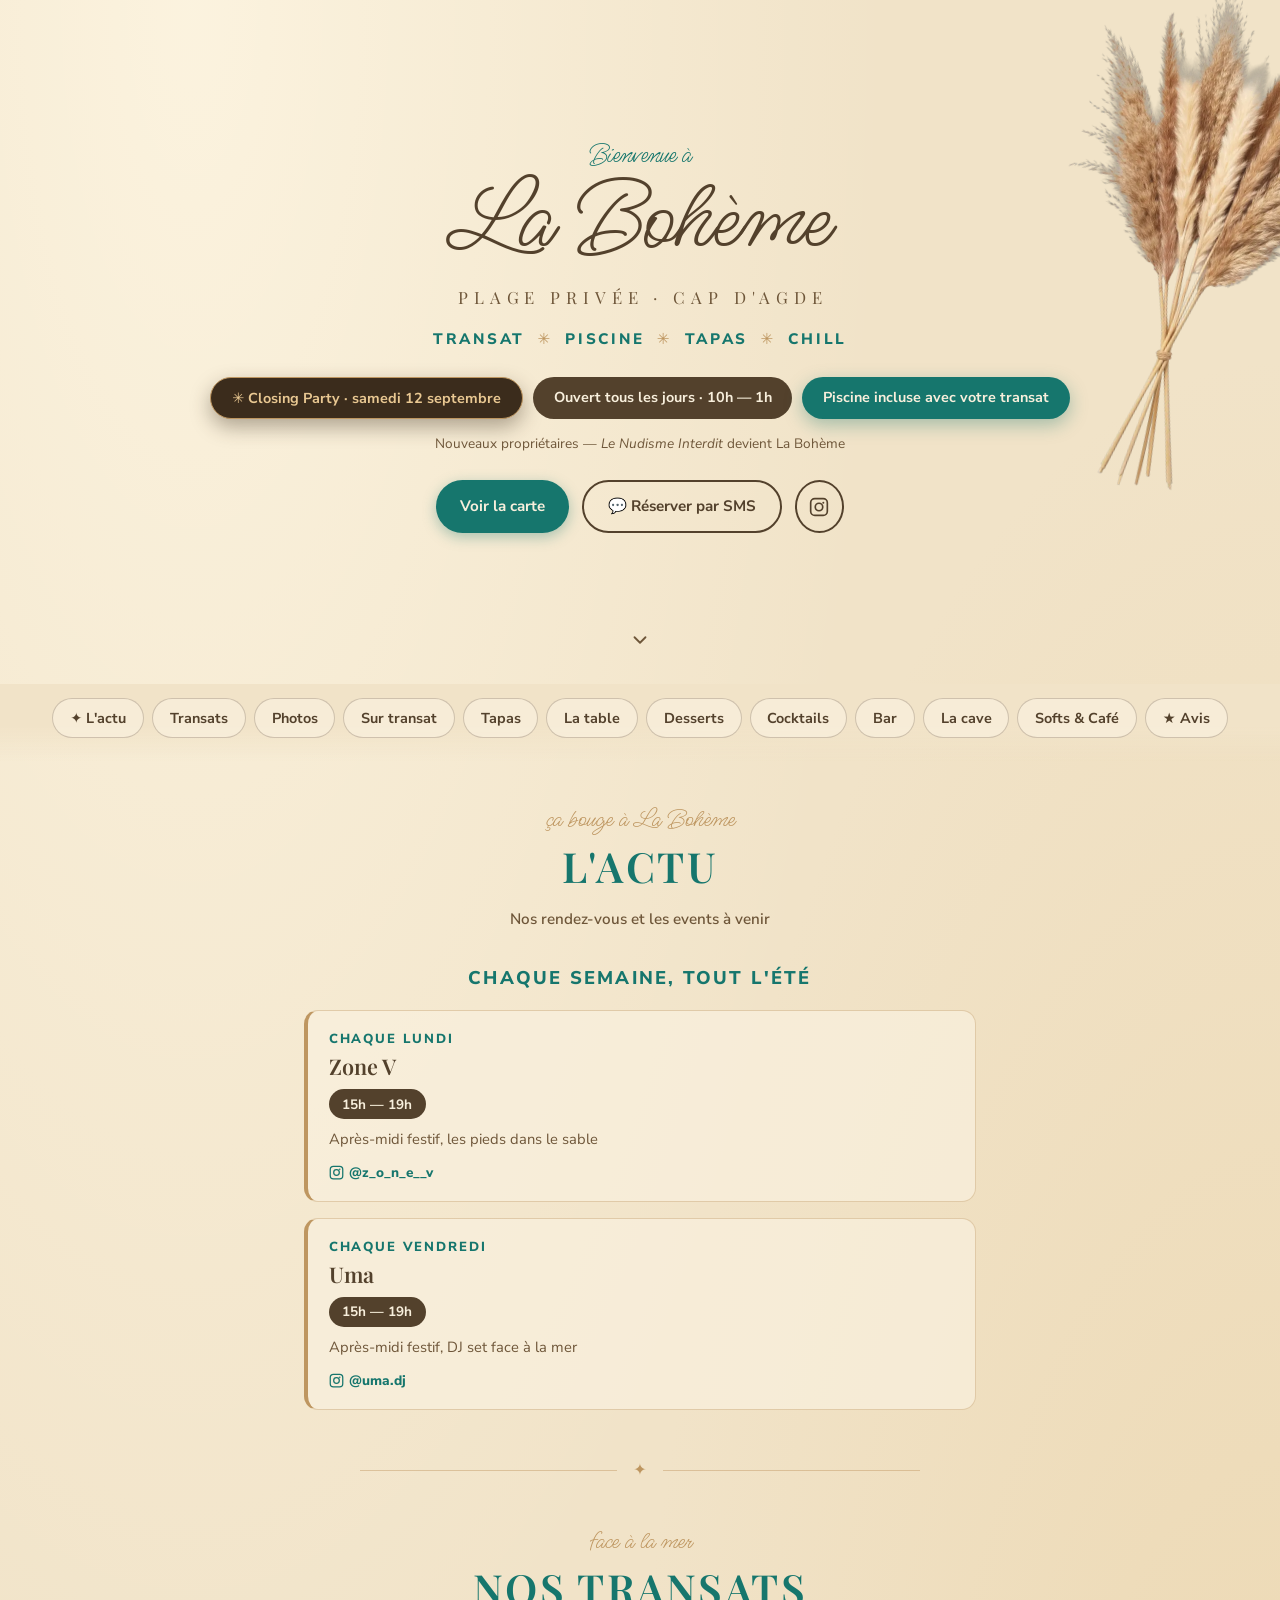
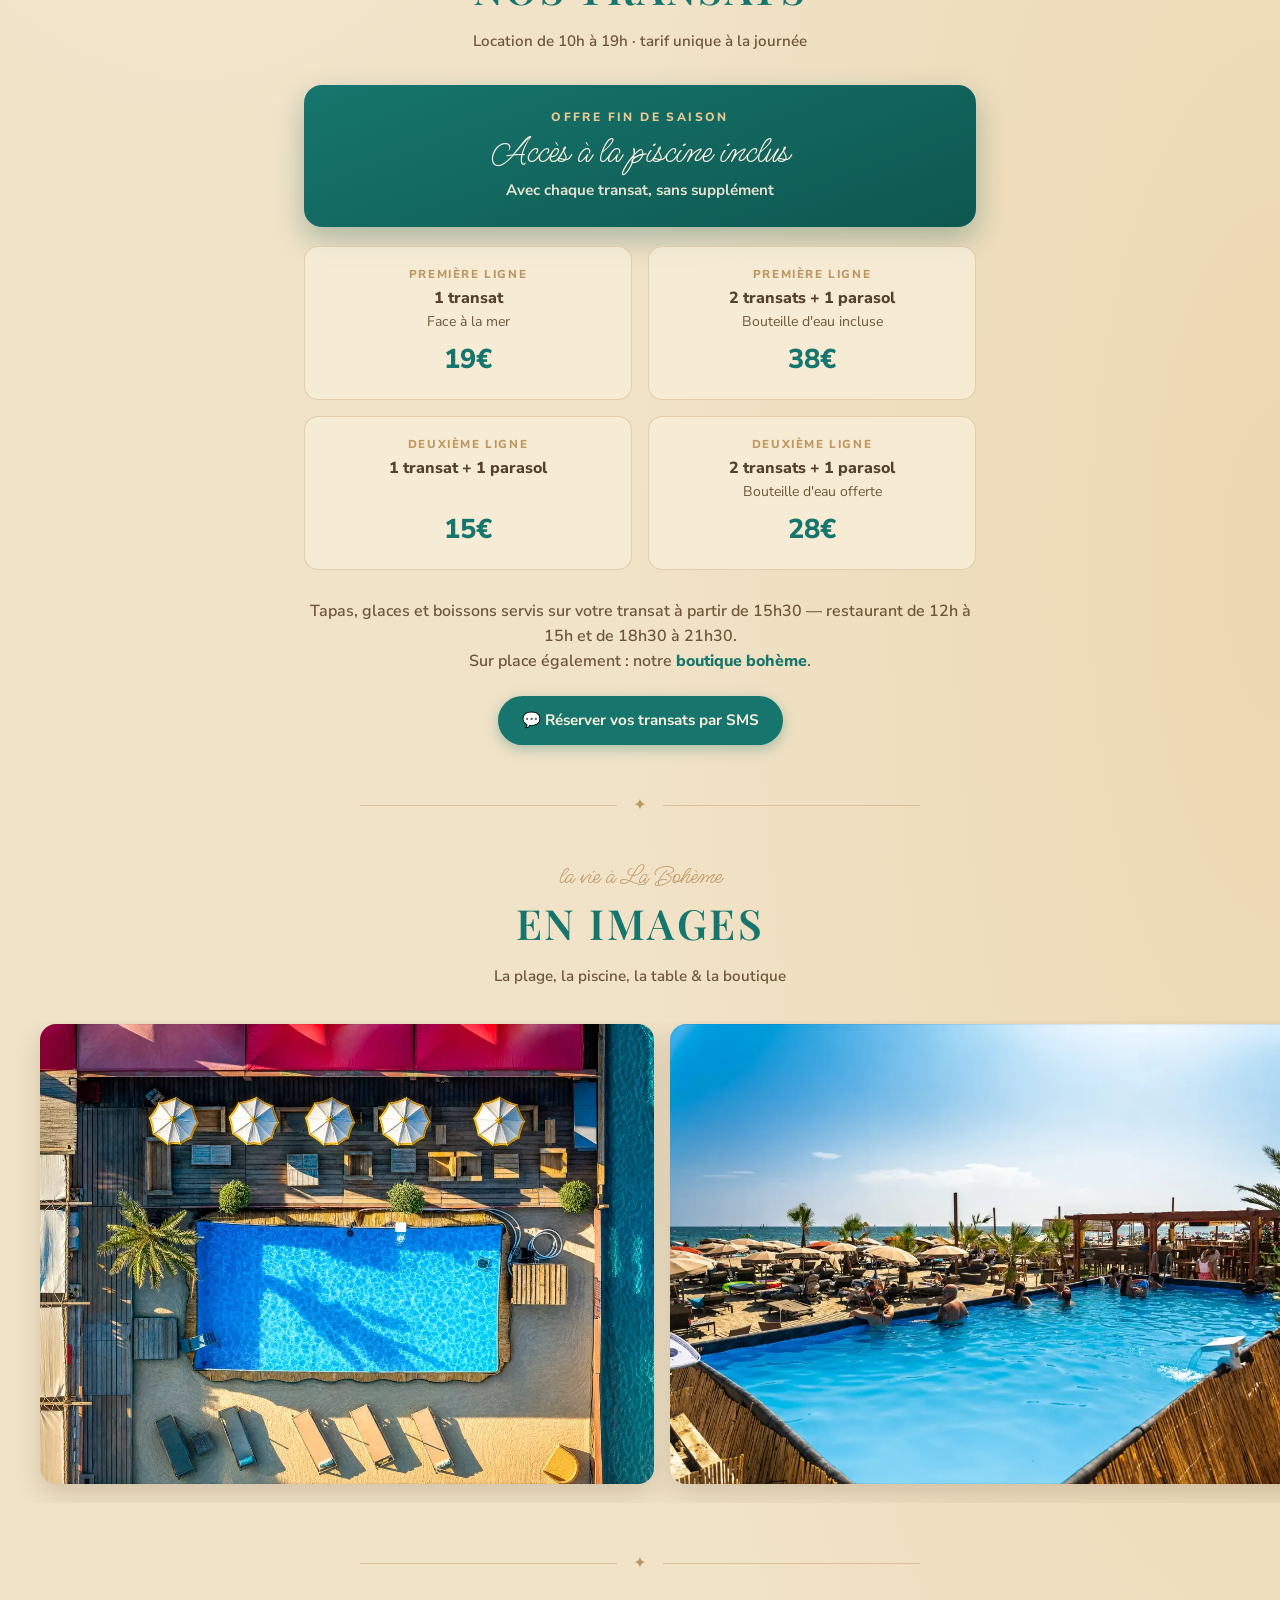
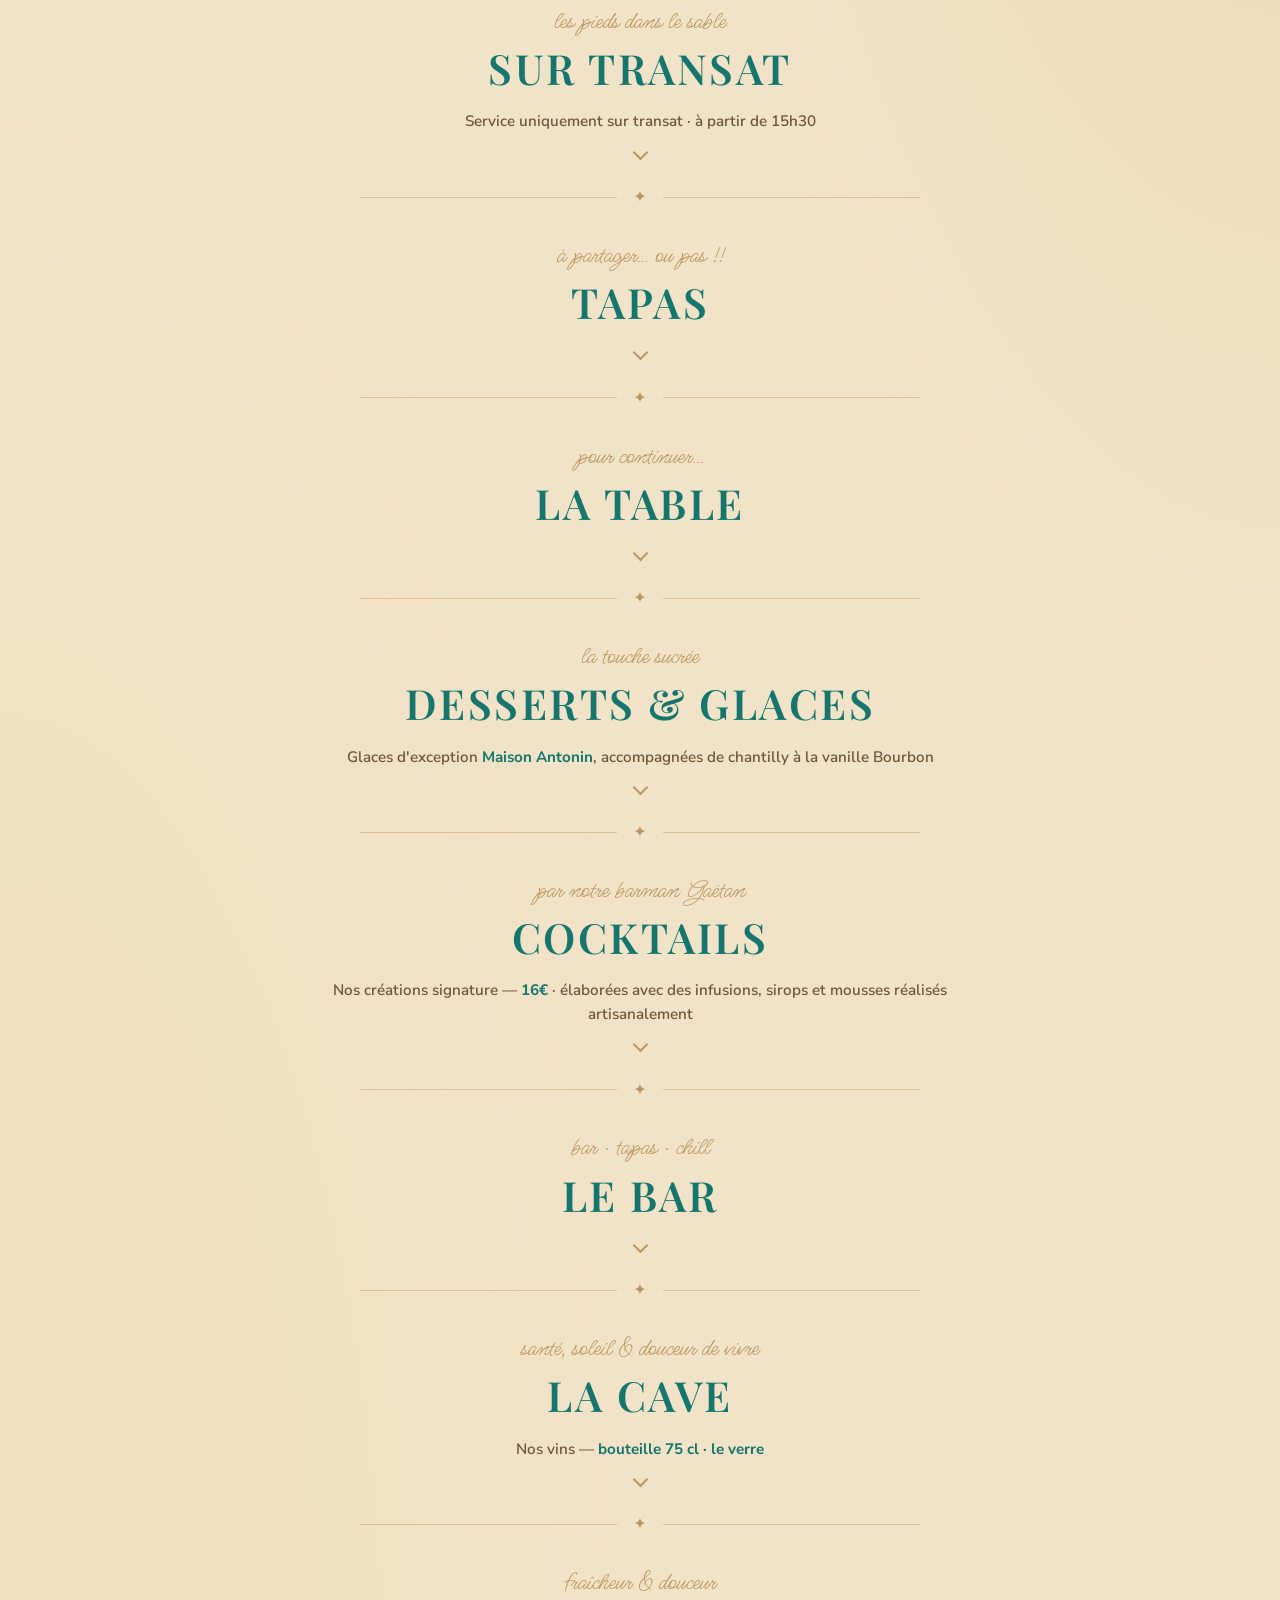
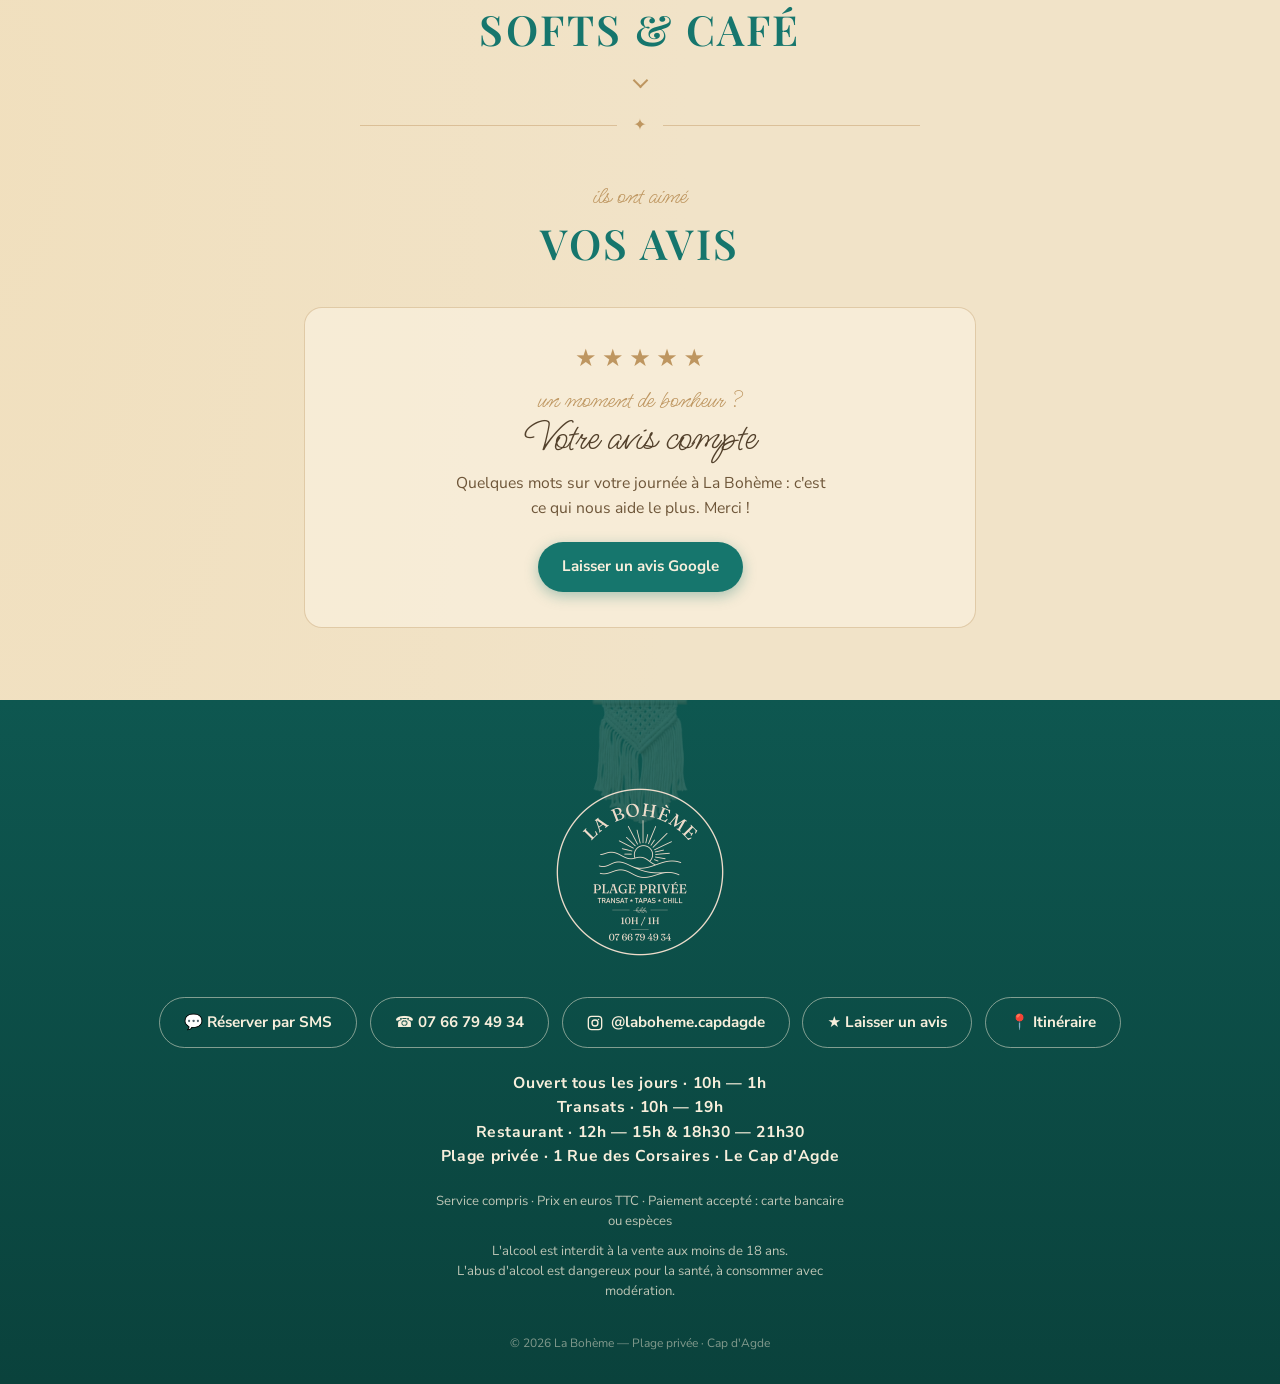
==== commit c14a7af2: "Closing Party du 12/09 mise en avant : carte evenement a la une (fond teal, badge a ne pas manquer) " ====
--- a/index.html
+++ b/index.html
@@ -94,8 +94,9 @@
       <p class="hero__tags reveal">Transat <span>✳</span> Piscine <span>✳</span> Tapas <span>✳</span> Chill</p>
 
       <div class="hero__infos reveal">
+        <a class="pill pill--offre pill--fort" href="#actu">✳ Closing Party · samedi 12 septembre</a>
         <span class="pill">Ouvert tous les jours · 10h — 1h</span>
-        <a class="pill pill--offre" href="#location">✳ Piscine incluse avec votre transat</a>
+        <a class="pill pill--offre" href="#location">Piscine incluse avec votre transat</a>
       </div>
 
       <p class="hero__nouveau reveal">Nouveaux propriétaires — <em>Le Nudisme Interdit</em> devient La Bohème</p>
--- a/css/style.css
+++ b/css/style.css
@@ -166,6 +166,15 @@
 }
 .pill--offre:active { transform: scale(.97); }
 
+/* Pastille « temps fort » : brun nocturne et lettres dorées —
+   évoque la soirée et tranche nettement sur le fond sable */
+.pill--fort {
+  background: #3B2C1C;
+  color: #E9C892;
+  border: 1.5px solid var(--or);
+  box-shadow: 0 8px 20px rgba(59, 44, 28, .38);
+}
+
 /* Mention discrète du changement de propriétaires */
 .hero__nouveau {
   font-size: .85rem;
@@ -484,6 +493,33 @@
   border-radius: 999px;
   margin-left: .35rem;
   transform: translateY(-1px);
+}
+
+/* Événement à la une (temps fort de la saison) :
+   inversion complète pour qu'il tranche avec les autres cartes */
+.evenement--alaune {
+  background: linear-gradient(160deg, var(--teal), var(--teal-fonce));
+  border-color: rgba(190, 150, 96, .5);
+  border-left-color: var(--or);
+  color: var(--creme);
+  box-shadow: 0 14px 32px rgba(14, 87, 80, .34);
+  padding: 1.3rem 1.4rem 1.4rem;
+}
+.evenement--alaune .evenement__date { color: #E9C892; }
+.evenement--alaune .evenement__titre {
+  color: var(--creme);
+  font-size: 1.6rem;
+}
+.evenement--alaune .evenement__horaire {
+  background: var(--creme);
+  color: var(--teal-fonce);
+}
+.evenement--alaune .evenement__details { color: rgba(248, 239, 220, .92); }
+.evenement--alaune .evenement__details strong { color: #E9C892; }
+.evenement--alaune .evenement__insta { color: var(--creme); }
+.evenement--alaune .evenement__badge {
+  background: var(--or);
+  color: #3B2C1C;
 }
 
 /* Séance annulée : badge et mention */
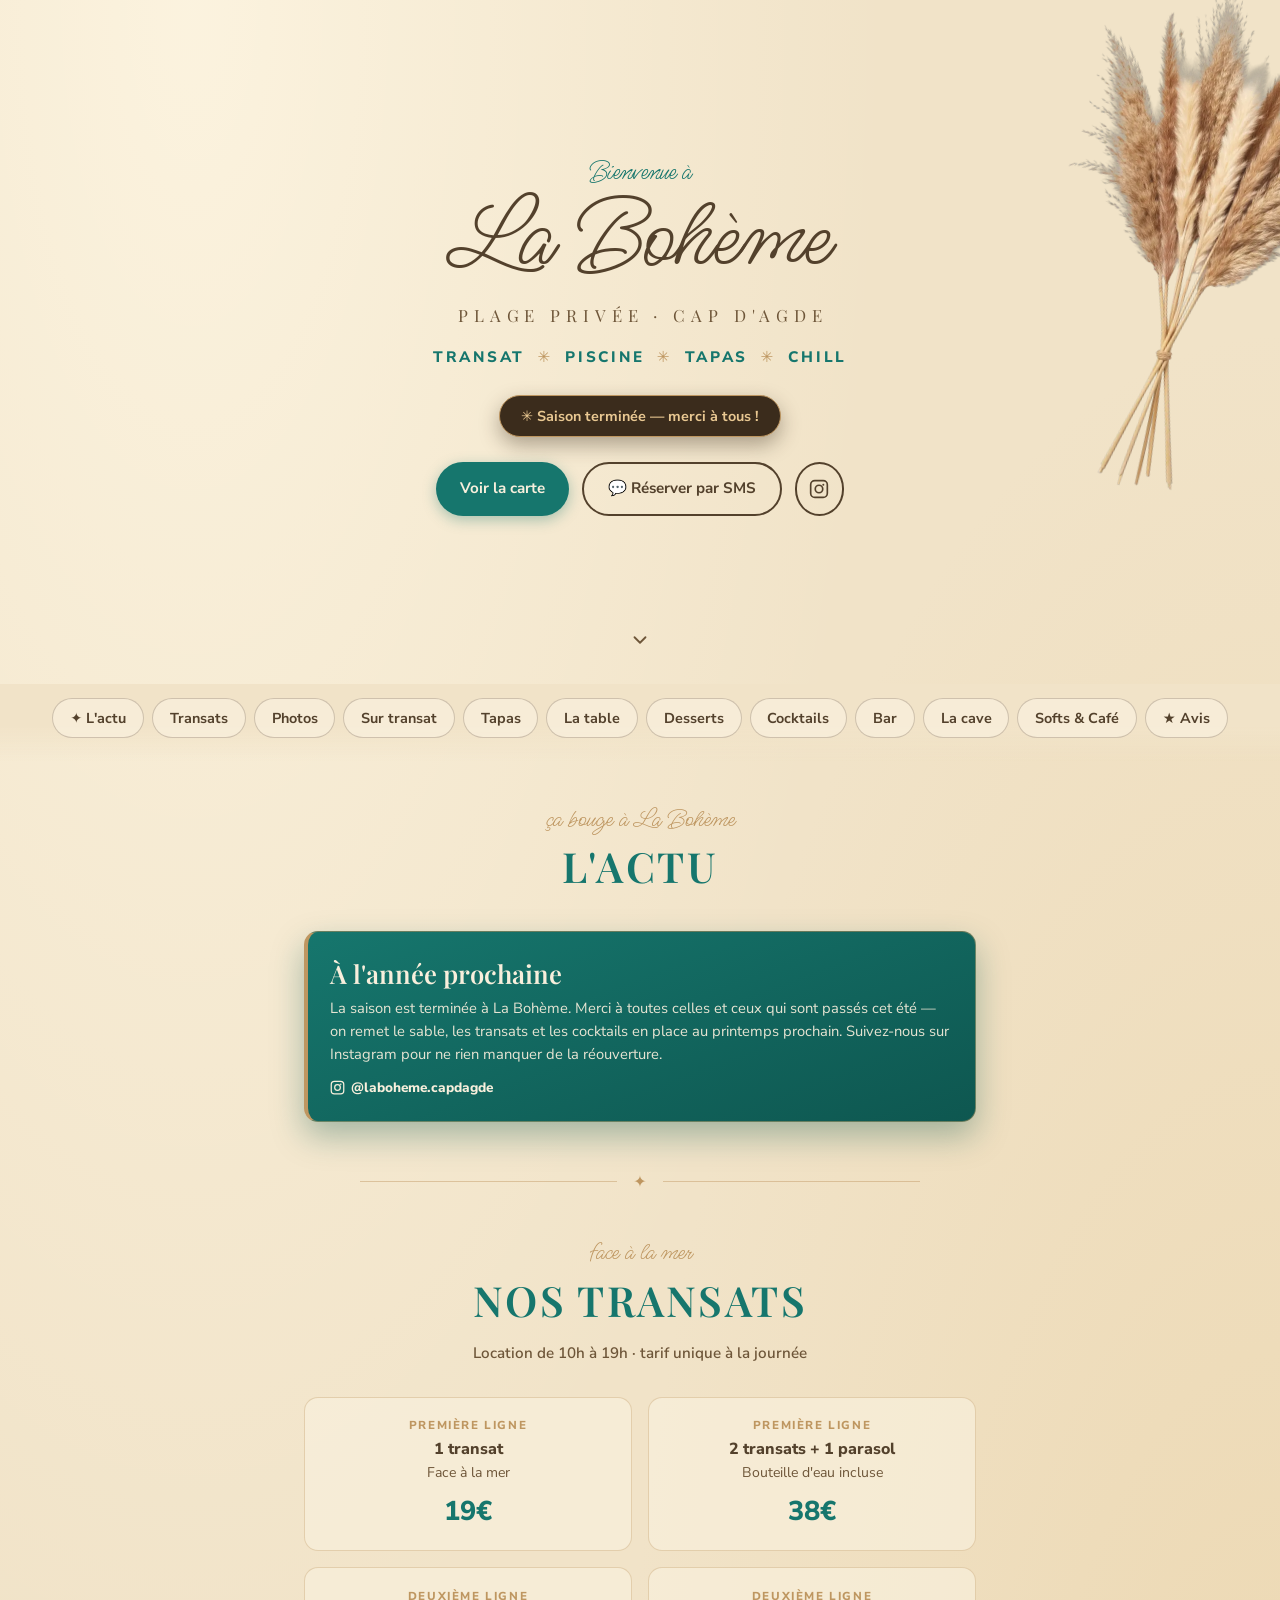
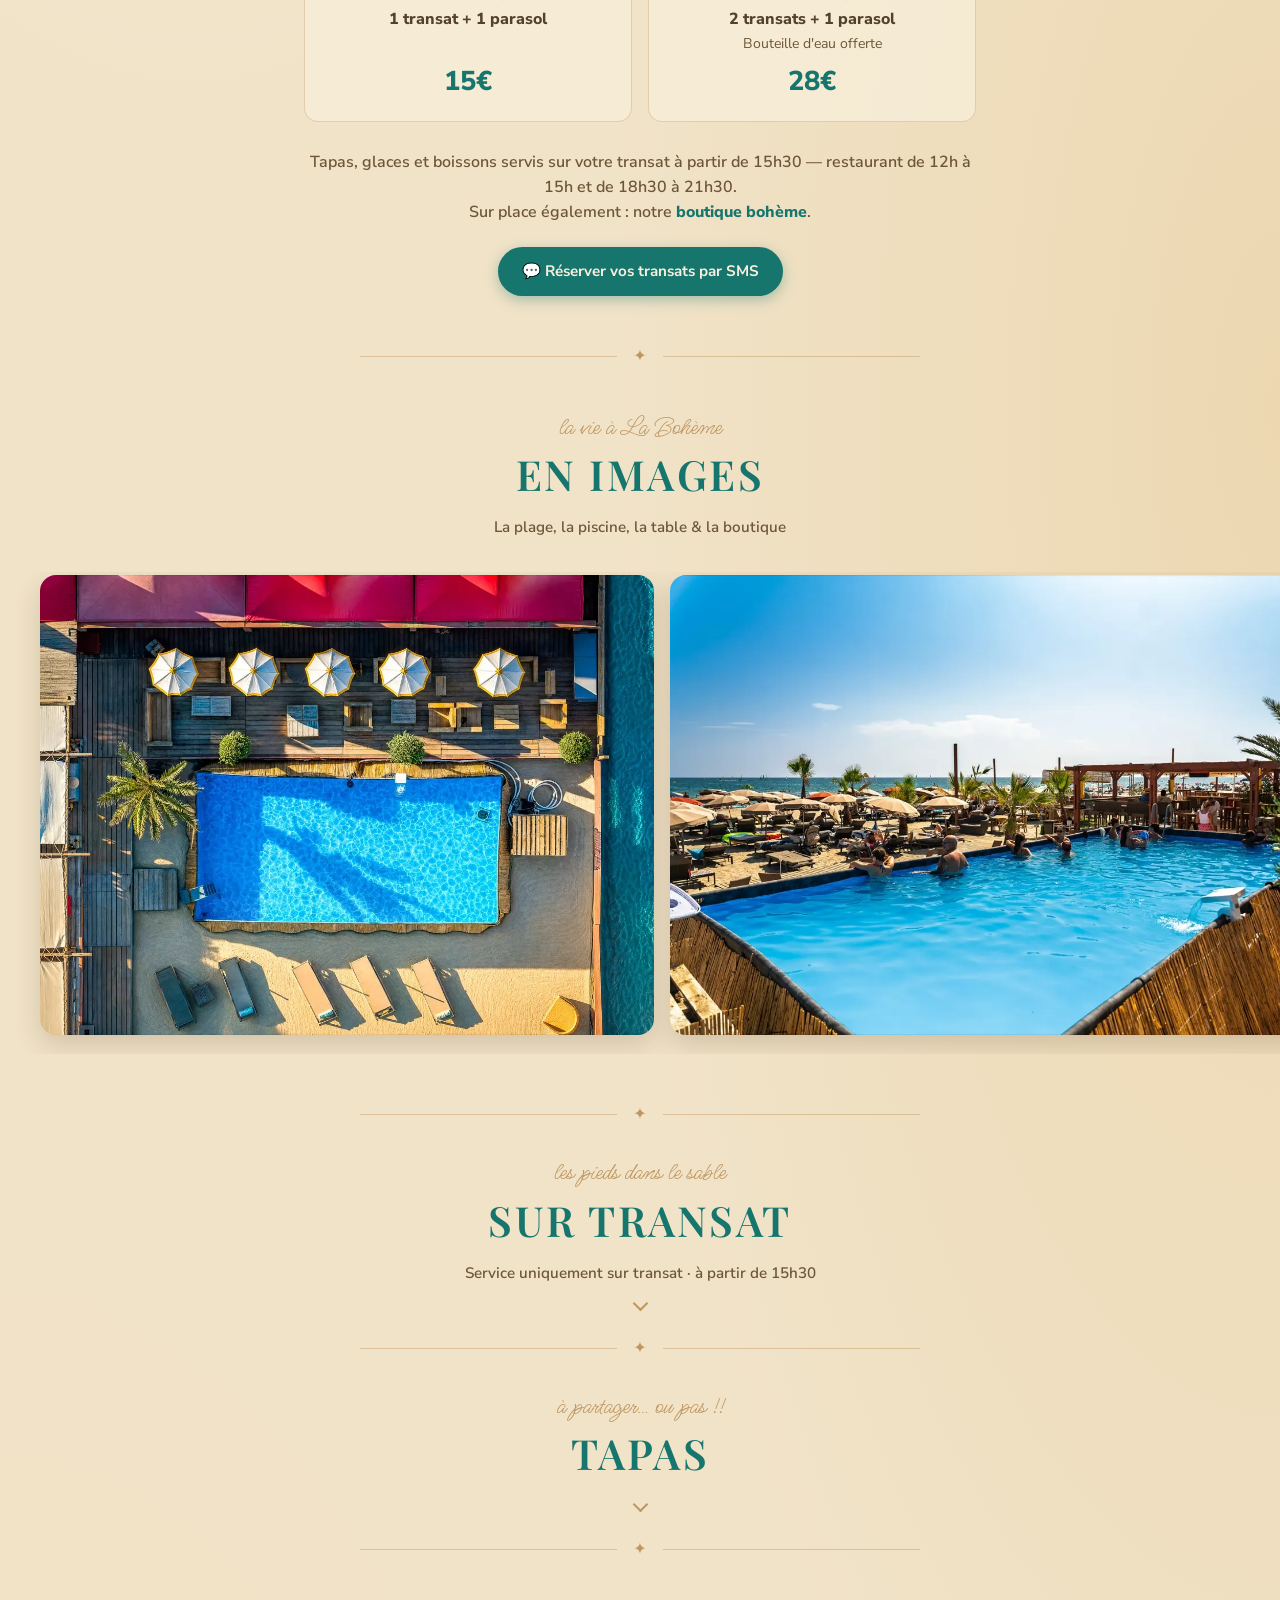
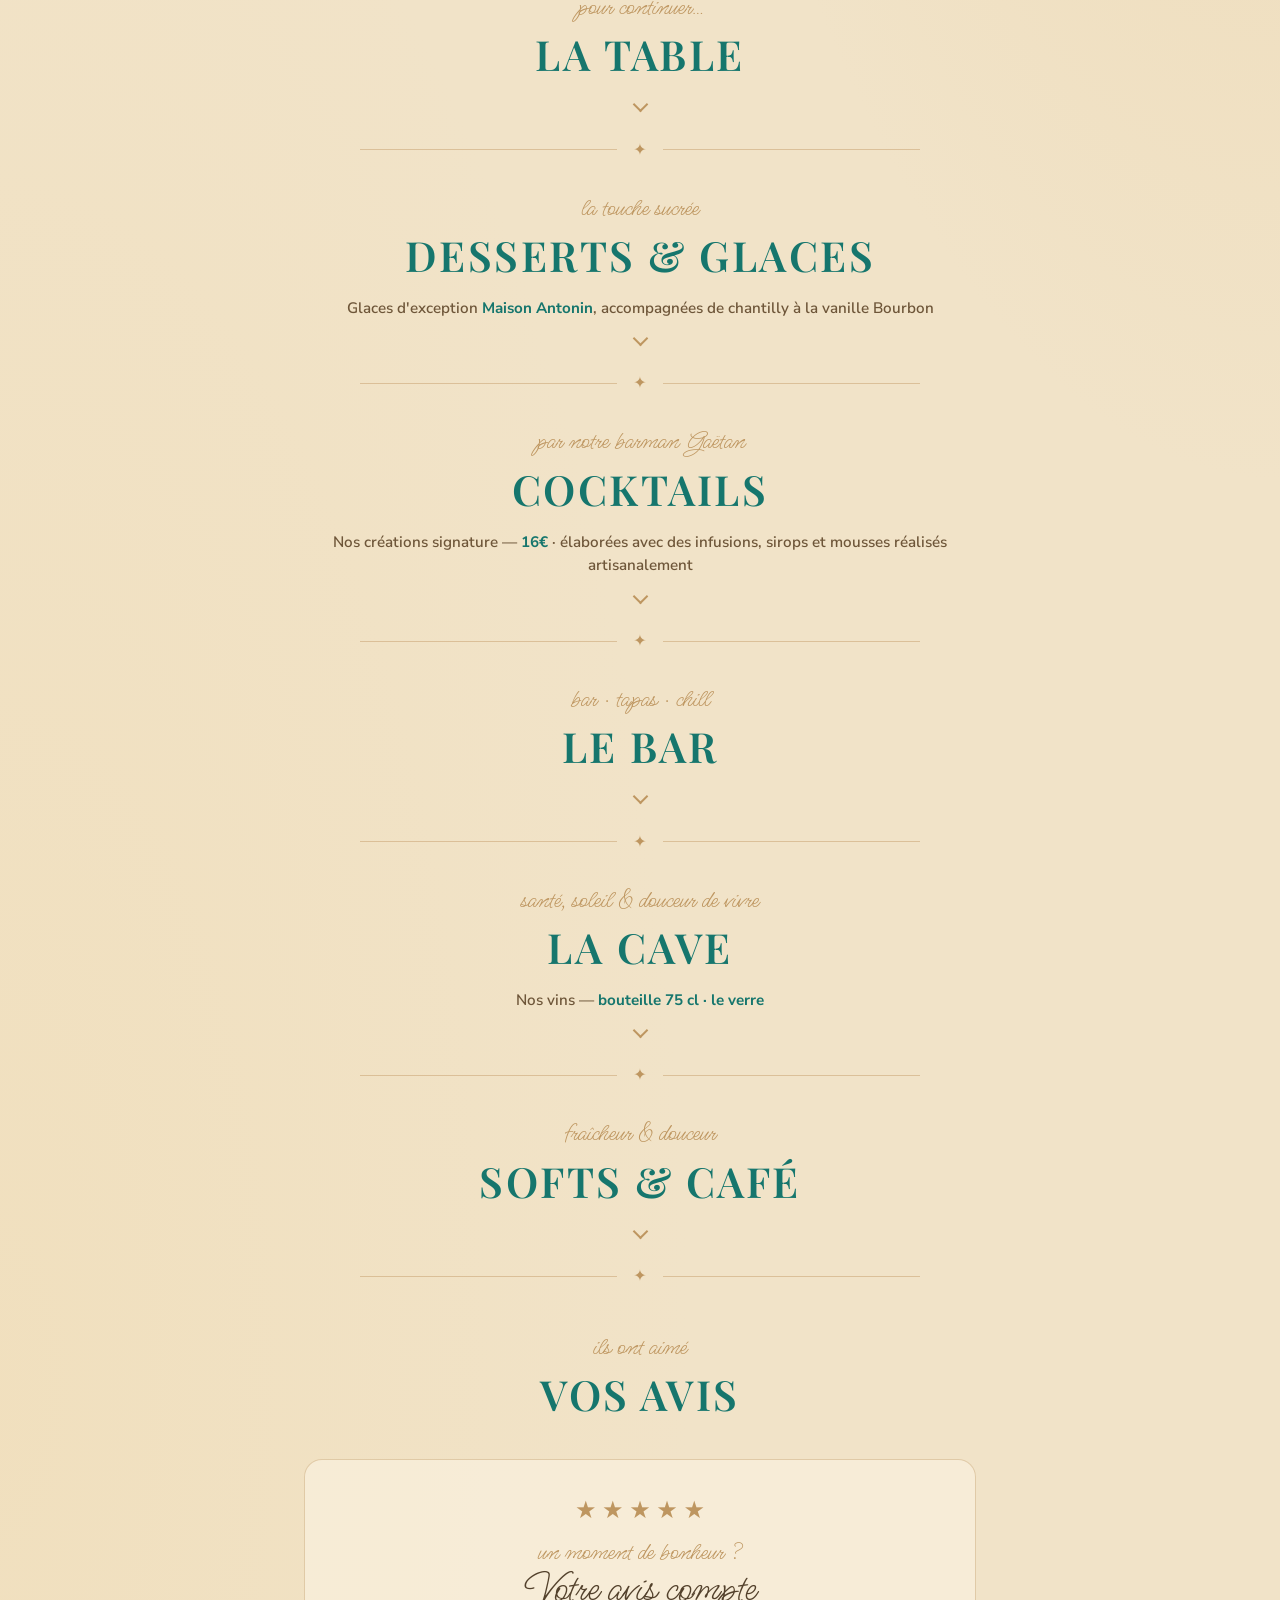
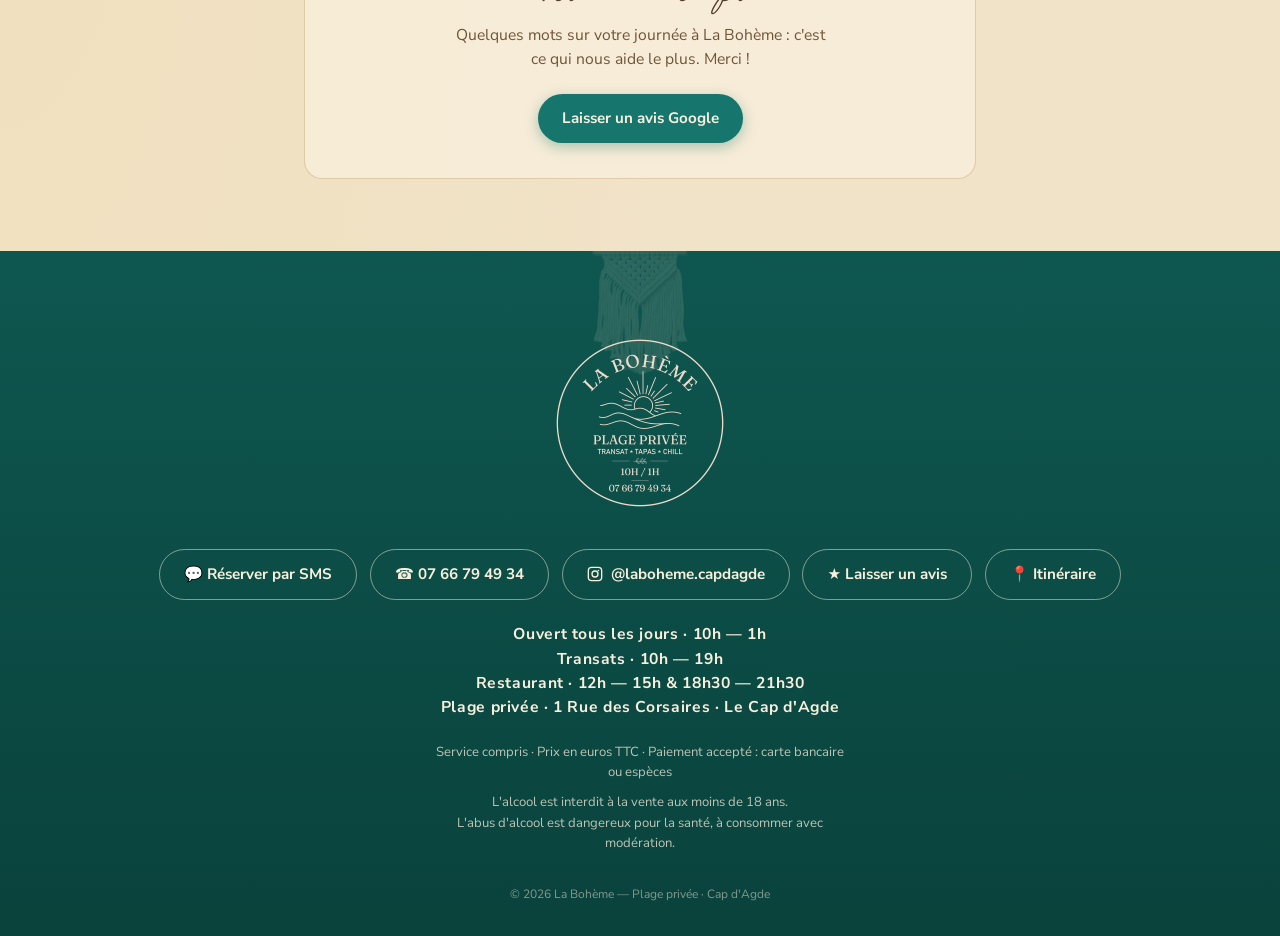
==== commit 37f4ad18: "Retrait mention nouveaux proprietaires + mode fin de saison automatique au 13/09 (mot de cloture, pa" ====
--- a/index.html
+++ b/index.html
@@ -99,8 +99,6 @@
         <a class="pill pill--offre" href="#location">Piscine incluse avec votre transat</a>
       </div>
 
-      <p class="hero__nouveau reveal">Nouveaux propriétaires — <em>Le Nudisme Interdit</em> devient La Bohème</p>
-
       <div class="hero__actions reveal">
         <a class="btn btn--plein" href="#location">Voir la carte</a>
         <a class="btn btn--ligne" href="sms:+33766794934?body=Bonjour%2C%20je%20souhaite%20r%C3%A9server%20%C3%A0%20La%20Boh%C3%A8me%20%3A%20">💬 Réserver par SMS</a>
--- a/css/style.css
+++ b/css/style.css
@@ -616,6 +616,9 @@
   margin-top: .3rem;
 }
 
+/* Hors saison : l'offre promotionnelle n'a plus lieu d'être */
+html.hors-saison .offre { display: none; }
+
 /* ─── Formules transats ────────────────────────────────────── */
 .formules {
   display: grid;
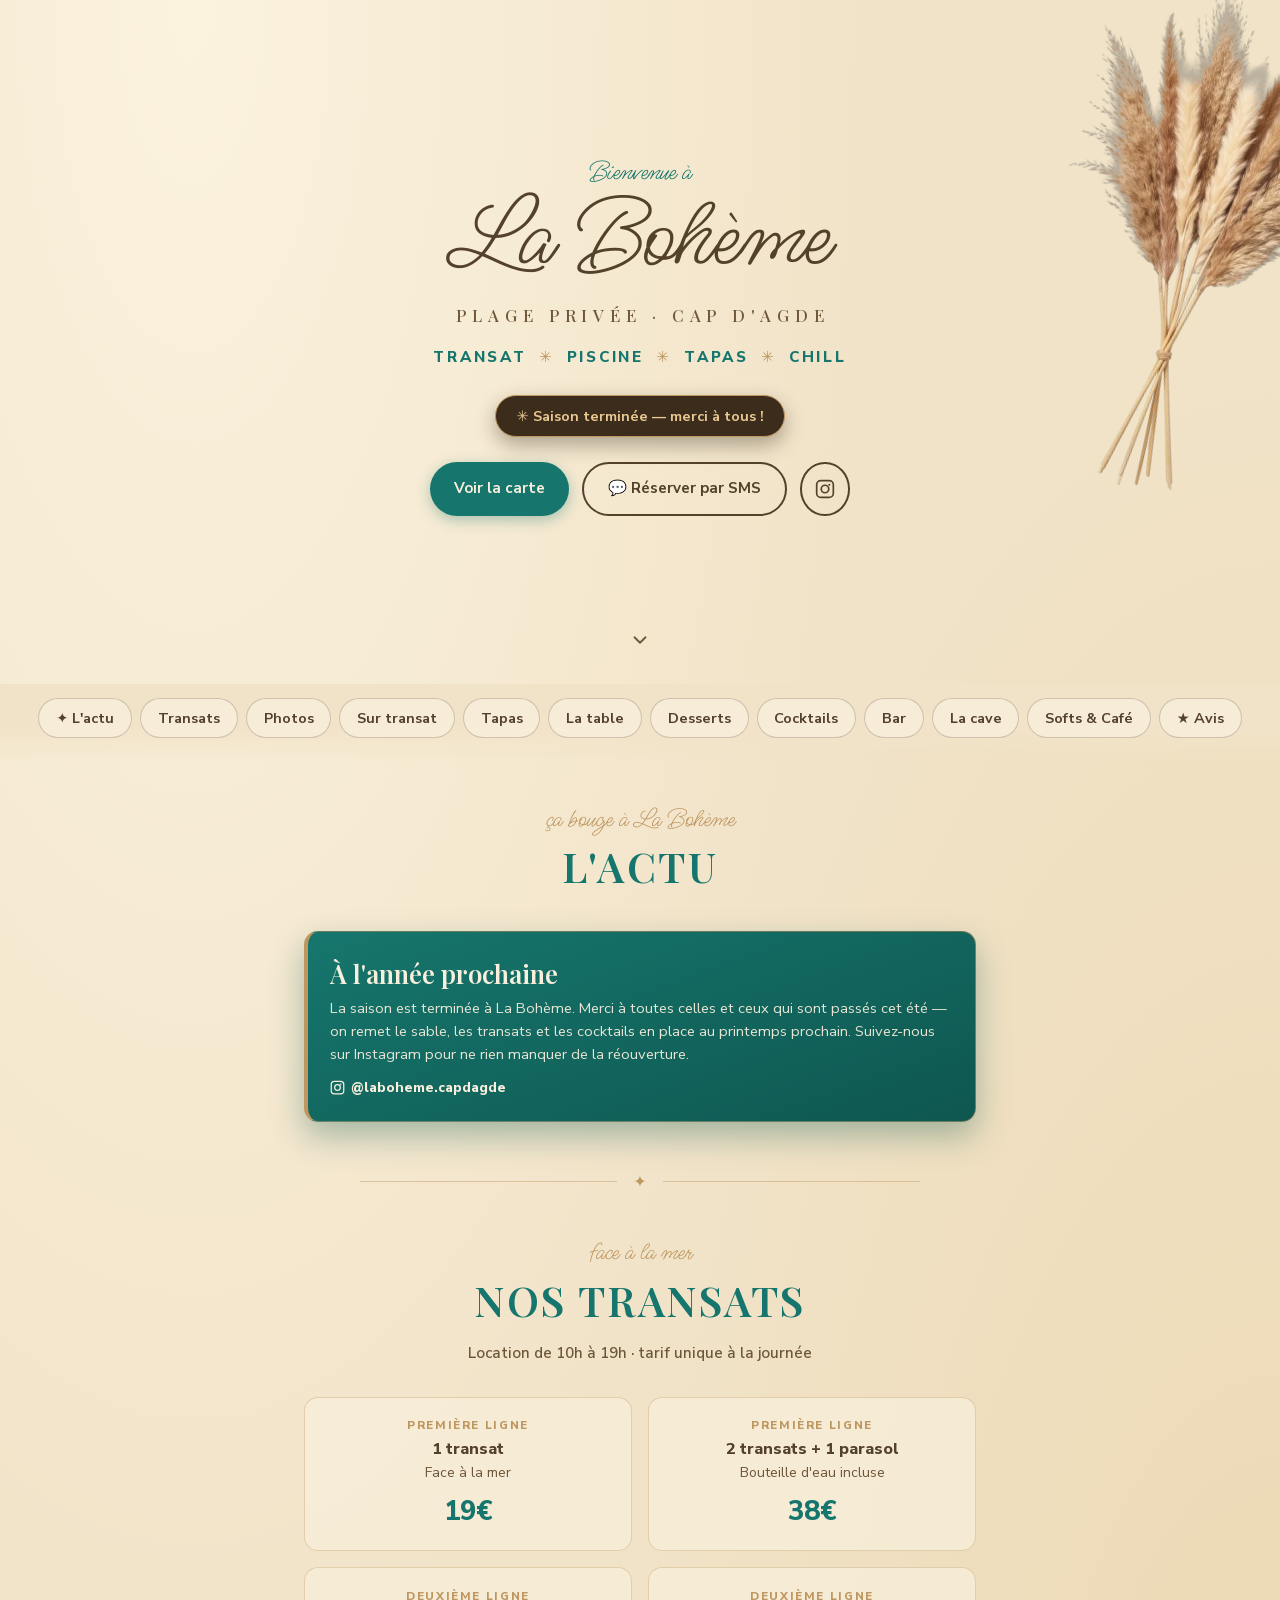
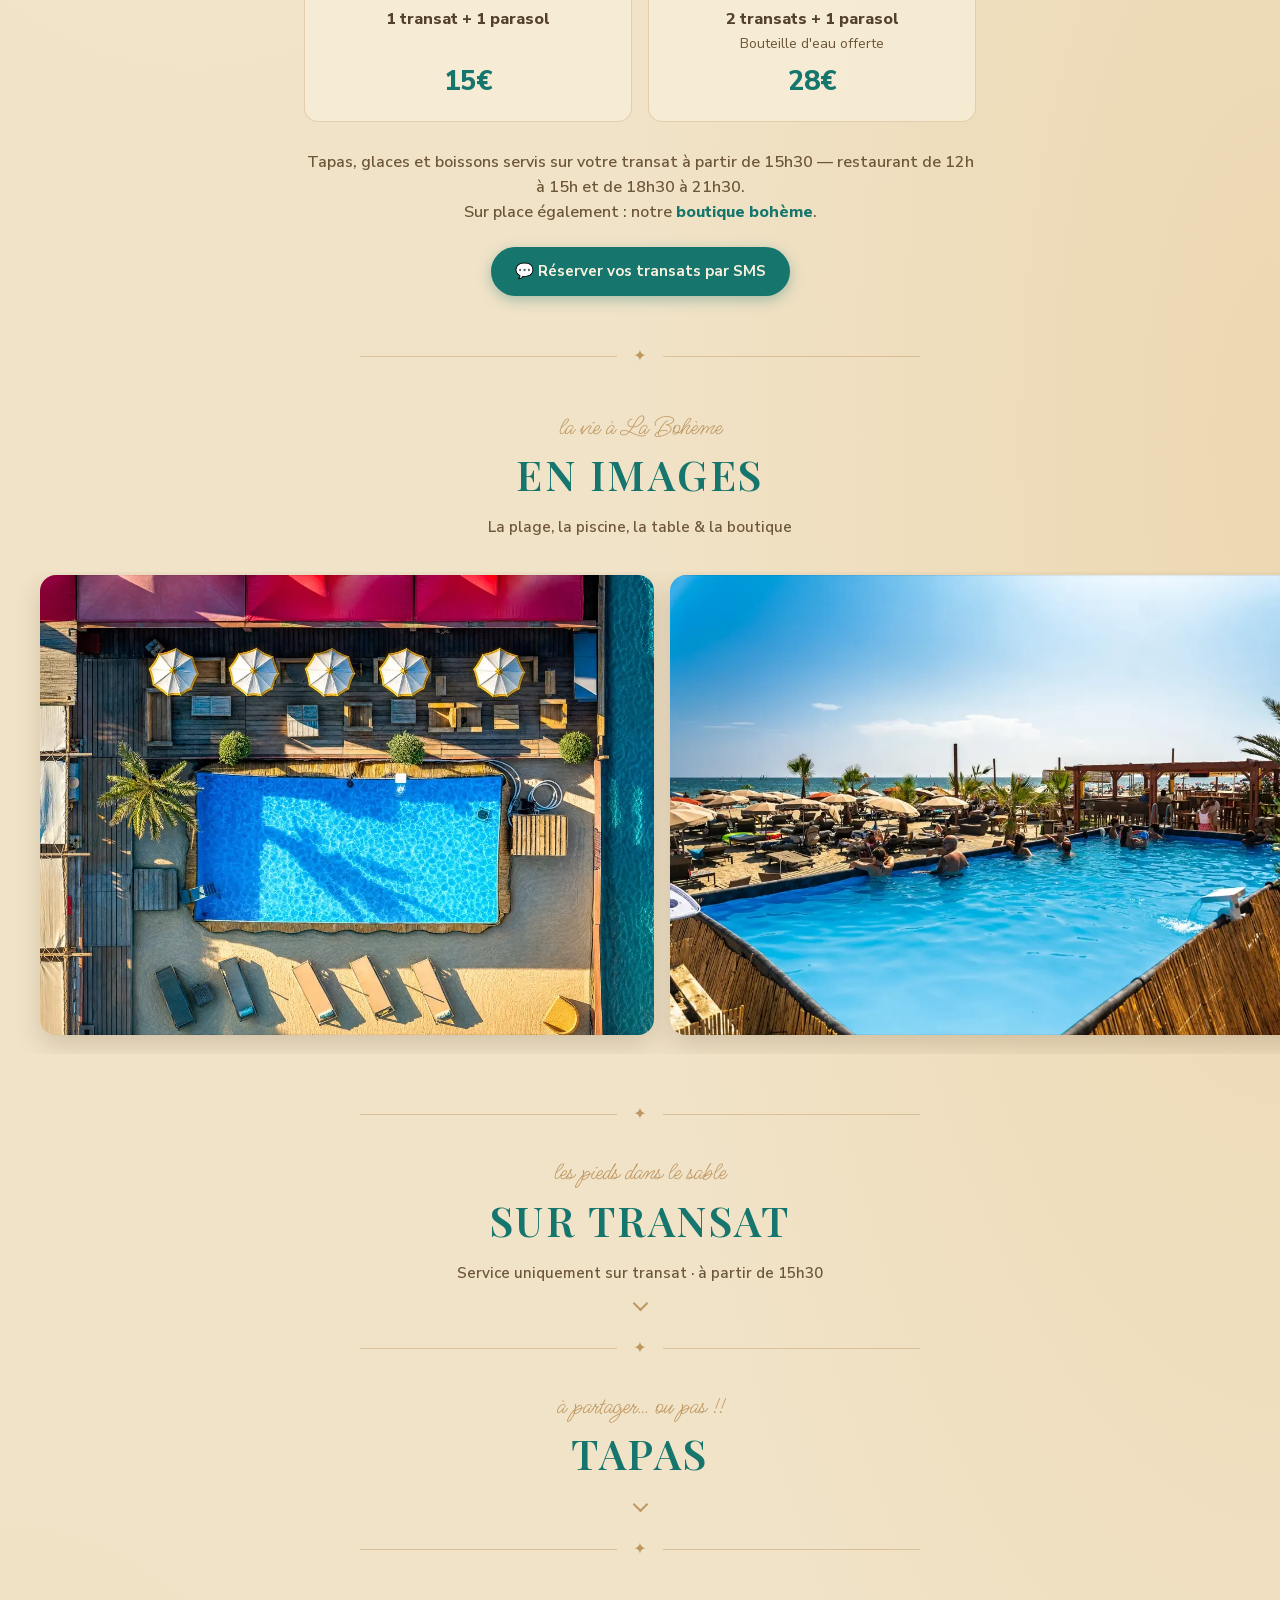
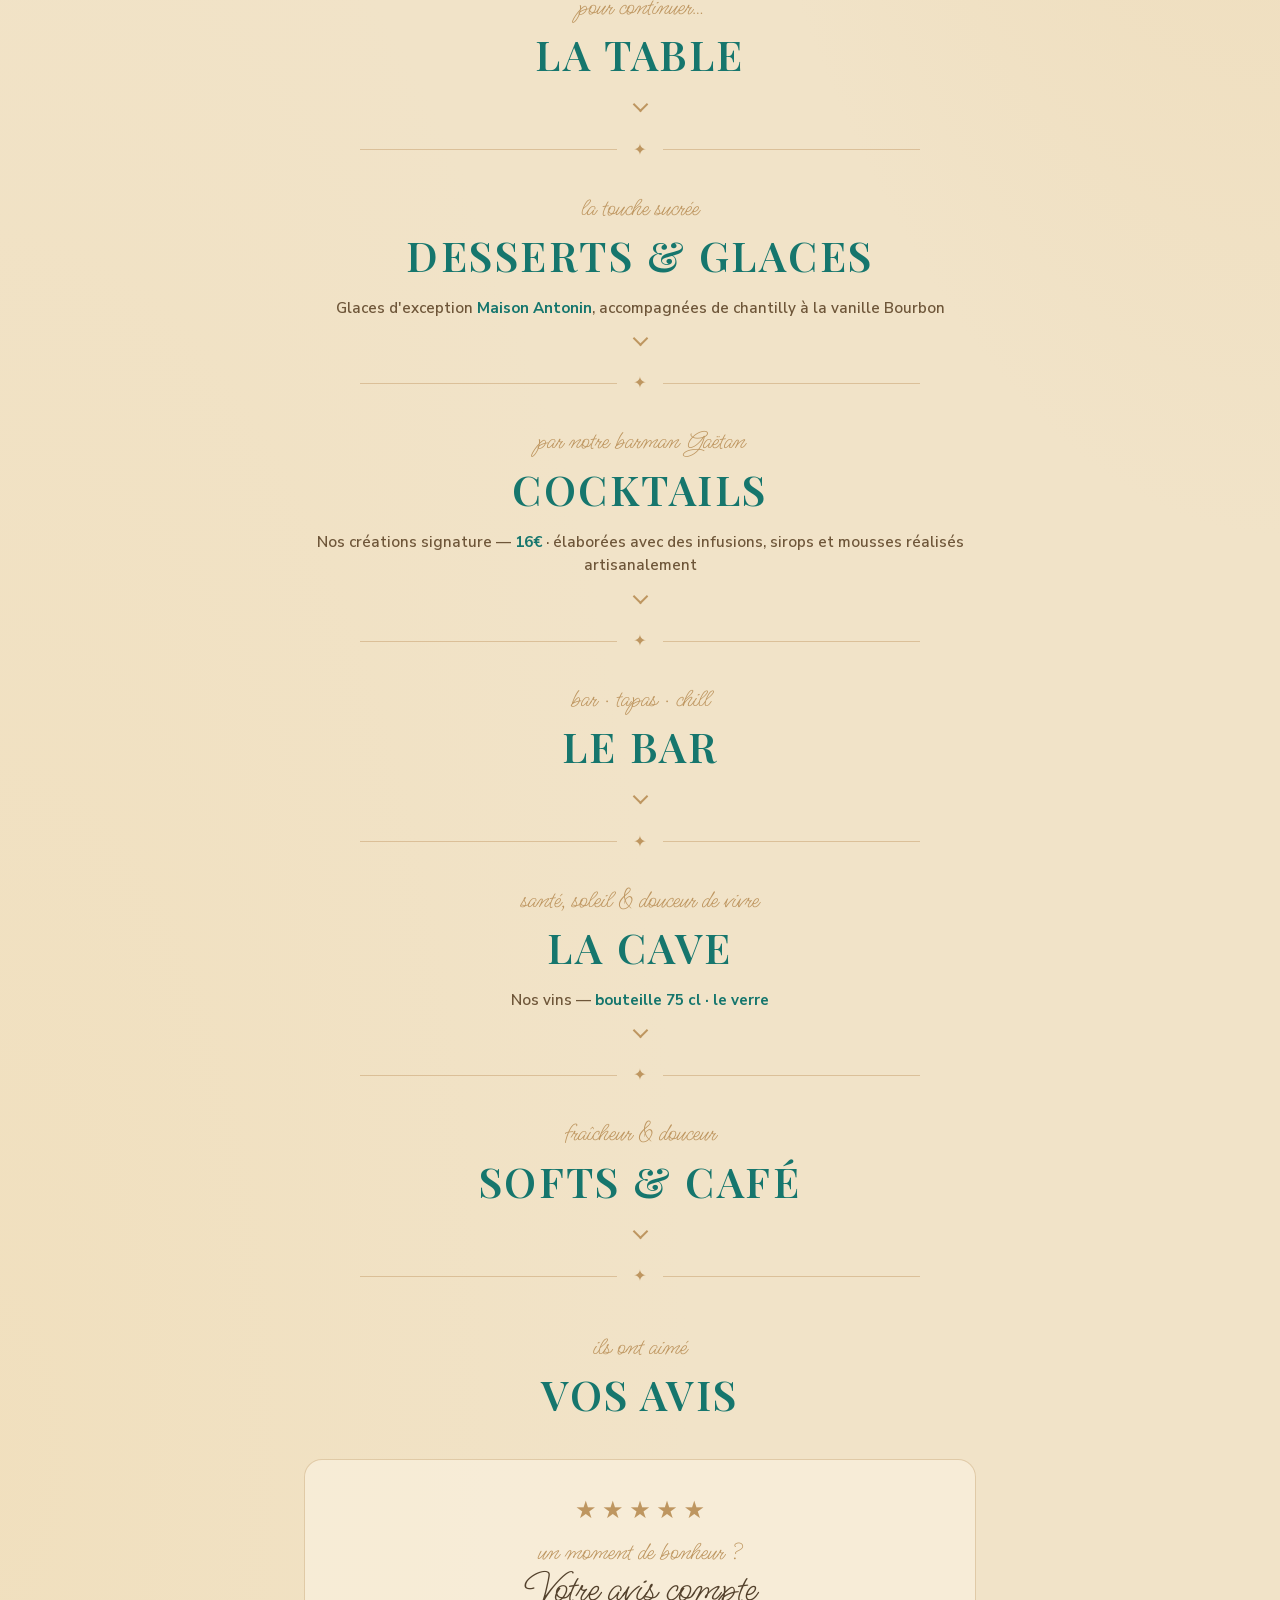
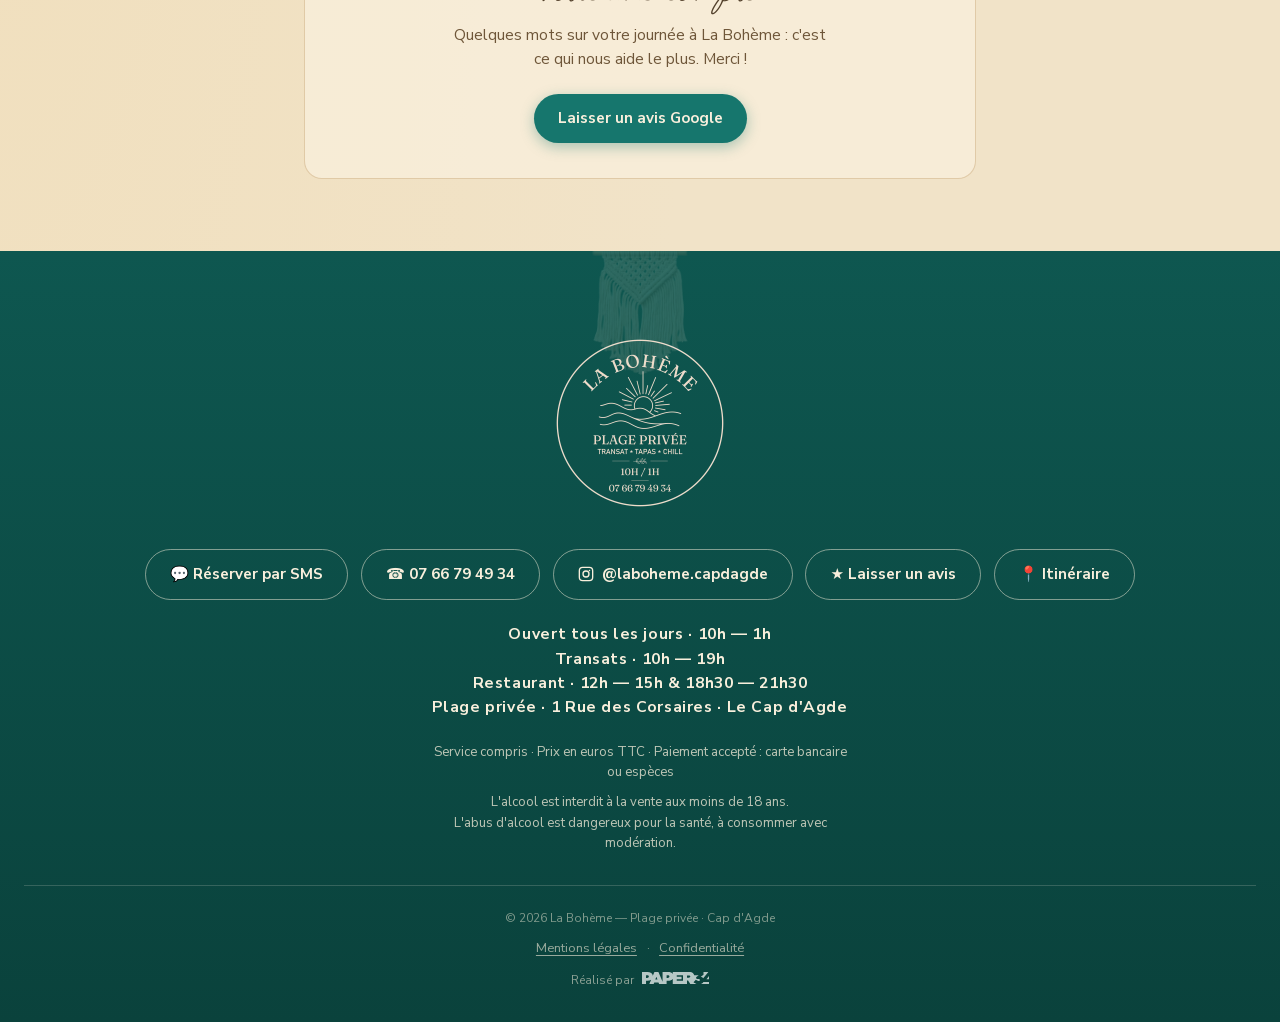
==== commit 717a27b5: "Conformite legale + signature Paper34 : polices auto-hebergees (fin du CDN Google), pages mentions l" ====
--- a/index.html
+++ b/index.html
@@ -73,10 +73,8 @@
   <link rel="manifest" href="manifest.webmanifest">
   <meta name="apple-mobile-web-app-title" content="La Bohème">
 
-  <!-- Polices : Ms Madi (script), Playfair Display (serif logo), Nunito Sans (texte) -->
-  <link rel="preconnect" href="https://fonts.googleapis.com">
-  <link rel="preconnect" href="https://fonts.gstatic.com" crossorigin>
-  <link href="https://fonts.googleapis.com/css2?family=Ms+Madi&family=Playfair+Display:wght@500;600&family=Nunito+Sans:ital,opsz,wght@0,6..12,400;0,6..12,600;0,6..12,700;0,6..12,800;1,6..12,400&display=swap" rel="stylesheet">
+  <!-- Polices auto-hébergées (Ms Madi, Playfair Display, Nunito Sans) — aucun CDN tiers -->
+  <link rel="stylesheet" href="css/fonts.css">
 
   <link rel="stylesheet" href="css/style.css">
 </head>
@@ -785,7 +783,19 @@
       <p>L'alcool est interdit à la vente aux moins de 18 ans.<br>L'abus d'alcool est dangereux pour la santé, à consommer avec modération.</p>
     </div>
 
-    <p class="footer__copy">© 2026 La Bohème — Plage privée · Cap d'Agde</p>
+    <div class="footer__bas">
+      <p class="footer__copy">© 2026 La Bohème — Plage privée · Cap d'Agde</p>
+      <nav class="footer__legal" aria-label="Informations légales">
+        <a href="mentions-legales">Mentions légales</a>
+        <span aria-hidden="true">·</span>
+        <a href="confidentialite">Confidentialité</a>
+      </nav>
+      <!-- Signature Paper34 — kit officiel, version statique -->
+      <a class="signature" href="https://www.paper34.fr" target="_blank" rel="noopener" aria-label="Site réalisé par Paper34">
+        <span>Réalisé par</span>
+        <img src="assets/logo-paper34.svg" alt="Paper34" width="78" height="14">
+      </a>
+    </div>
   </footer>
 
   <!-- Bouton Instagram flottant : apparaît une fois entré dans la carte -->
--- a/css/fonts.css
+++ b/css/fonts.css
@@ -0,0 +1,171 @@
+/* Polices auto-hébergées (CNIL : aucun appel à un CDN tiers) */
+
+/* Ms Madi — normal 400 — latin-ext */
+@font-face {
+  font-family: 'Ms Madi';
+  font-style: normal;
+  font-weight: 400;
+  font-display: swap;
+  src: url(../fonts/ms-madi-normal-400-latin-ext.woff2) format('woff2');
+  unicode-range: U+0100-02BA, U+02BD-02C5, U+02C7-02CC, U+02CE-02D7, U+02DD-02FF, U+0304, U+0308, U+0329, U+1D00-1DBF, U+1E00-1E9F, U+1EF2-1EFF, U+2020, U+20A0-20AB, U+20AD-20C0, U+2113, U+2C60-2C7F, U+A720-A7FF;
+}
+
+/* Ms Madi — normal 400 — latin */
+@font-face {
+  font-family: 'Ms Madi';
+  font-style: normal;
+  font-weight: 400;
+  font-display: swap;
+  src: url(../fonts/ms-madi-normal-400-latin.woff2) format('woff2');
+  unicode-range: U+0000-00FF, U+0131, U+0152-0153, U+02BB-02BC, U+02C6, U+02DA, U+02DC, U+0304, U+0308, U+0329, U+2000-206F, U+20AC, U+2122, U+2191, U+2193, U+2212, U+2215, U+FEFF, U+FFFD;
+}
+
+/* Nunito Sans — italic 400 — latin-ext */
+@font-face {
+  font-family: 'Nunito Sans';
+  font-style: italic;
+  font-weight: 400;
+  font-stretch: 100%;
+  font-display: swap;
+  src: url(../fonts/nunito-sans-italic-400-latin-ext.woff2) format('woff2');
+  unicode-range: U+0100-02BA, U+02BD-02C5, U+02C7-02CC, U+02CE-02D7, U+02DD-02FF, U+0304, U+0308, U+0329, U+1D00-1DBF, U+1E00-1E9F, U+1EF2-1EFF, U+2020, U+20A0-20AB, U+20AD-20C0, U+2113, U+2C60-2C7F, U+A720-A7FF;
+}
+
+/* Nunito Sans — italic 400 — latin */
+@font-face {
+  font-family: 'Nunito Sans';
+  font-style: italic;
+  font-weight: 400;
+  font-stretch: 100%;
+  font-display: swap;
+  src: url(../fonts/nunito-sans-italic-400-latin.woff2) format('woff2');
+  unicode-range: U+0000-00FF, U+0131, U+0152-0153, U+02BB-02BC, U+02C6, U+02DA, U+02DC, U+0304, U+0308, U+0329, U+2000-206F, U+20AC, U+2122, U+2191, U+2193, U+2212, U+2215, U+FEFF, U+FFFD;
+}
+
+/* Nunito Sans — normal 400 — latin-ext */
+@font-face {
+  font-family: 'Nunito Sans';
+  font-style: normal;
+  font-weight: 400;
+  font-stretch: 100%;
+  font-display: swap;
+  src: url(../fonts/nunito-sans-normal-400-latin-ext.woff2) format('woff2');
+  unicode-range: U+0100-02BA, U+02BD-02C5, U+02C7-02CC, U+02CE-02D7, U+02DD-02FF, U+0304, U+0308, U+0329, U+1D00-1DBF, U+1E00-1E9F, U+1EF2-1EFF, U+2020, U+20A0-20AB, U+20AD-20C0, U+2113, U+2C60-2C7F, U+A720-A7FF;
+}
+
+/* Nunito Sans — normal 400 — latin */
+@font-face {
+  font-family: 'Nunito Sans';
+  font-style: normal;
+  font-weight: 400;
+  font-stretch: 100%;
+  font-display: swap;
+  src: url(../fonts/nunito-sans-normal-400-latin.woff2) format('woff2');
+  unicode-range: U+0000-00FF, U+0131, U+0152-0153, U+02BB-02BC, U+02C6, U+02DA, U+02DC, U+0304, U+0308, U+0329, U+2000-206F, U+20AC, U+2122, U+2191, U+2193, U+2212, U+2215, U+FEFF, U+FFFD;
+}
+
+/* Nunito Sans — normal 600 — latin-ext */
+@font-face {
+  font-family: 'Nunito Sans';
+  font-style: normal;
+  font-weight: 600;
+  font-stretch: 100%;
+  font-display: swap;
+  src: url(../fonts/nunito-sans-normal-600-latin-ext.woff2) format('woff2');
+  unicode-range: U+0100-02BA, U+02BD-02C5, U+02C7-02CC, U+02CE-02D7, U+02DD-02FF, U+0304, U+0308, U+0329, U+1D00-1DBF, U+1E00-1E9F, U+1EF2-1EFF, U+2020, U+20A0-20AB, U+20AD-20C0, U+2113, U+2C60-2C7F, U+A720-A7FF;
+}
+
+/* Nunito Sans — normal 600 — latin */
+@font-face {
+  font-family: 'Nunito Sans';
+  font-style: normal;
+  font-weight: 600;
+  font-stretch: 100%;
+  font-display: swap;
+  src: url(../fonts/nunito-sans-normal-600-latin.woff2) format('woff2');
+  unicode-range: U+0000-00FF, U+0131, U+0152-0153, U+02BB-02BC, U+02C6, U+02DA, U+02DC, U+0304, U+0308, U+0329, U+2000-206F, U+20AC, U+2122, U+2191, U+2193, U+2212, U+2215, U+FEFF, U+FFFD;
+}
+
+/* Nunito Sans — normal 700 — latin-ext */
+@font-face {
+  font-family: 'Nunito Sans';
+  font-style: normal;
+  font-weight: 700;
+  font-stretch: 100%;
+  font-display: swap;
+  src: url(../fonts/nunito-sans-normal-700-latin-ext.woff2) format('woff2');
+  unicode-range: U+0100-02BA, U+02BD-02C5, U+02C7-02CC, U+02CE-02D7, U+02DD-02FF, U+0304, U+0308, U+0329, U+1D00-1DBF, U+1E00-1E9F, U+1EF2-1EFF, U+2020, U+20A0-20AB, U+20AD-20C0, U+2113, U+2C60-2C7F, U+A720-A7FF;
+}
+
+/* Nunito Sans — normal 700 — latin */
+@font-face {
+  font-family: 'Nunito Sans';
+  font-style: normal;
+  font-weight: 700;
+  font-stretch: 100%;
+  font-display: swap;
+  src: url(../fonts/nunito-sans-normal-700-latin.woff2) format('woff2');
+  unicode-range: U+0000-00FF, U+0131, U+0152-0153, U+02BB-02BC, U+02C6, U+02DA, U+02DC, U+0304, U+0308, U+0329, U+2000-206F, U+20AC, U+2122, U+2191, U+2193, U+2212, U+2215, U+FEFF, U+FFFD;
+}
+
+/* Nunito Sans — normal 800 — latin-ext */
+@font-face {
+  font-family: 'Nunito Sans';
+  font-style: normal;
+  font-weight: 800;
+  font-stretch: 100%;
+  font-display: swap;
+  src: url(../fonts/nunito-sans-normal-800-latin-ext.woff2) format('woff2');
+  unicode-range: U+0100-02BA, U+02BD-02C5, U+02C7-02CC, U+02CE-02D7, U+02DD-02FF, U+0304, U+0308, U+0329, U+1D00-1DBF, U+1E00-1E9F, U+1EF2-1EFF, U+2020, U+20A0-20AB, U+20AD-20C0, U+2113, U+2C60-2C7F, U+A720-A7FF;
+}
+
+/* Nunito Sans — normal 800 — latin */
+@font-face {
+  font-family: 'Nunito Sans';
+  font-style: normal;
+  font-weight: 800;
+  font-stretch: 100%;
+  font-display: swap;
+  src: url(../fonts/nunito-sans-normal-800-latin.woff2) format('woff2');
+  unicode-range: U+0000-00FF, U+0131, U+0152-0153, U+02BB-02BC, U+02C6, U+02DA, U+02DC, U+0304, U+0308, U+0329, U+2000-206F, U+20AC, U+2122, U+2191, U+2193, U+2212, U+2215, U+FEFF, U+FFFD;
+}
+
+/* Playfair Display — normal 500 — latin-ext */
+@font-face {
+  font-family: 'Playfair Display';
+  font-style: normal;
+  font-weight: 500;
+  font-display: swap;
+  src: url(../fonts/playfair-display-normal-500-latin-ext.woff2) format('woff2');
+  unicode-range: U+0100-02BA, U+02BD-02C5, U+02C7-02CC, U+02CE-02D7, U+02DD-02FF, U+0304, U+0308, U+0329, U+1D00-1DBF, U+1E00-1E9F, U+1EF2-1EFF, U+2020, U+20A0-20AB, U+20AD-20C0, U+2113, U+2C60-2C7F, U+A720-A7FF;
+}
+
+/* Playfair Display — normal 500 — latin */
+@font-face {
+  font-family: 'Playfair Display';
+  font-style: normal;
+  font-weight: 500;
+  font-display: swap;
+  src: url(../fonts/playfair-display-normal-500-latin.woff2) format('woff2');
+  unicode-range: U+0000-00FF, U+0131, U+0152-0153, U+02BB-02BC, U+02C6, U+02DA, U+02DC, U+0304, U+0308, U+0329, U+2000-206F, U+20AC, U+2122, U+2191, U+2193, U+2212, U+2215, U+FEFF, U+FFFD;
+}
+
+/* Playfair Display — normal 600 — latin-ext */
+@font-face {
+  font-family: 'Playfair Display';
+  font-style: normal;
+  font-weight: 600;
+  font-display: swap;
+  src: url(../fonts/playfair-display-normal-600-latin-ext.woff2) format('woff2');
+  unicode-range: U+0100-02BA, U+02BD-02C5, U+02C7-02CC, U+02CE-02D7, U+02DD-02FF, U+0304, U+0308, U+0329, U+1D00-1DBF, U+1E00-1E9F, U+1EF2-1EFF, U+2020, U+20A0-20AB, U+20AD-20C0, U+2113, U+2C60-2C7F, U+A720-A7FF;
+}
+
+/* Playfair Display — normal 600 — latin */
+@font-face {
+  font-family: 'Playfair Display';
+  font-style: normal;
+  font-weight: 600;
+  font-display: swap;
+  src: url(../fonts/playfair-display-normal-600-latin.woff2) format('woff2');
+  unicode-range: U+0000-00FF, U+0131, U+0152-0153, U+02BB-02BC, U+02C6, U+02DA, U+02DC, U+0304, U+0308, U+0329, U+2000-206F, U+20AC, U+2122, U+2191, U+2193, U+2212, U+2215, U+FEFF, U+FFFD;
+}
--- a/css/style.css
+++ b/css/style.css
@@ -965,3 +965,82 @@
 
   .nav__scroll { justify-content: center; }
 }
+
+/* ═══ FOOTER — barre basse : légal + signature Paper34 ════════ */
+.footer__bas {
+  margin-top: 2rem;
+  padding-top: 1.4rem;
+  border-top: 1px solid rgba(248, 239, 220, .18);
+  display: flex;
+  flex-direction: column;
+  align-items: center;
+  gap: .75rem;
+}
+.footer__bas .footer__copy { margin-top: 0; }
+
+.footer__legal {
+  display: flex;
+  gap: .6rem;
+  font-size: .8rem;
+  color: rgba(248, 239, 220, .6);
+}
+.footer__legal a { text-decoration: underline; text-underline-offset: 3px; }
+.footer__legal a:hover { color: var(--creme); }
+
+/* Signature Paper34 (kit officiel, version sobre) */
+.signature {
+  display: inline-flex;
+  align-items: baseline;
+  gap: .5rem;
+  font-size: .75rem;
+  color: rgba(248, 239, 220, .55);
+  transition: color .3s ease;
+}
+.signature img {
+  height: 12px;
+  width: auto;
+  opacity: .7;
+  transition: opacity .3s ease;
+}
+.signature:hover { color: var(--creme); }
+.signature:hover img { opacity: 1; }
+
+/* ═══ PAGES LÉGALES ════════════════════════════════════════ */
+.legal { padding-top: calc(env(safe-area-inset-top, 0px) + 2.5rem); }
+.legal__retour {
+  display: inline-block;
+  font-weight: 700;
+  color: var(--teal);
+  margin-bottom: 1.6rem;
+}
+.legal h1 {
+  font-family: var(--font-serif);
+  font-weight: 600;
+  font-size: clamp(1.9rem, 7vw, 2.4rem);
+  letter-spacing: .04em;
+  text-transform: uppercase;
+  color: var(--teal);
+  margin-bottom: .4rem;
+}
+.legal__chapo { color: var(--brun-doux); margin-bottom: 1.6rem; }
+.legal h2 {
+  font-weight: 800;
+  font-size: 1.05rem;
+  letter-spacing: .1em;
+  text-transform: uppercase;
+  color: var(--teal);
+  margin: 2rem 0 .7rem;
+}
+.legal p, .legal li { font-size: 1rem; color: var(--brun); }
+.legal p + p { margin-top: .7rem; }
+.legal ul { padding-left: 1.2rem; list-style: disc; }
+.legal li { margin: .3rem 0; }
+.legal a { color: var(--teal); font-weight: 700; text-decoration: underline; text-underline-offset: 3px; }
+.legal .a-completer {
+  background: rgba(168, 82, 54, .12);
+  color: #A85236;
+  font-weight: 700;
+  padding: 0 .3rem;
+  border-radius: 4px;
+}
+.legal__maj { margin-top: 2.4rem; font-size: .85rem; color: var(--brun-doux); }
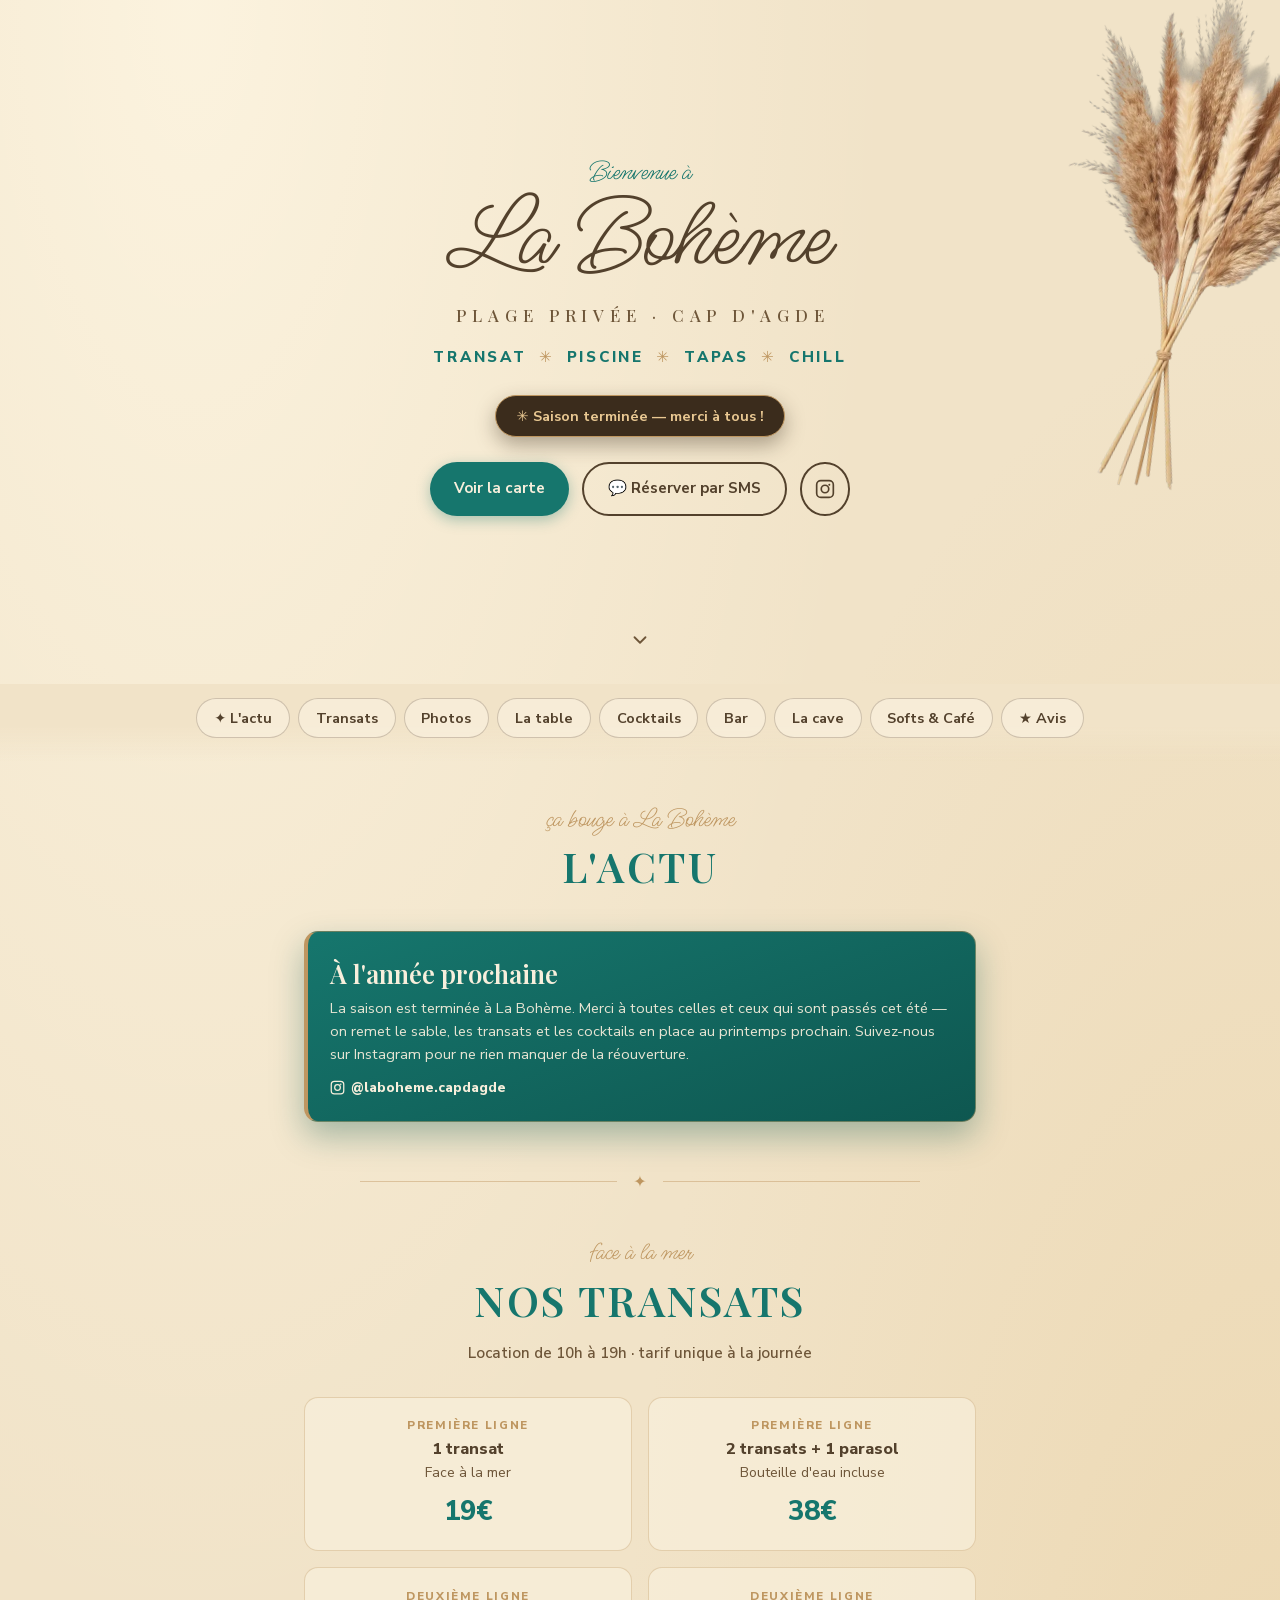
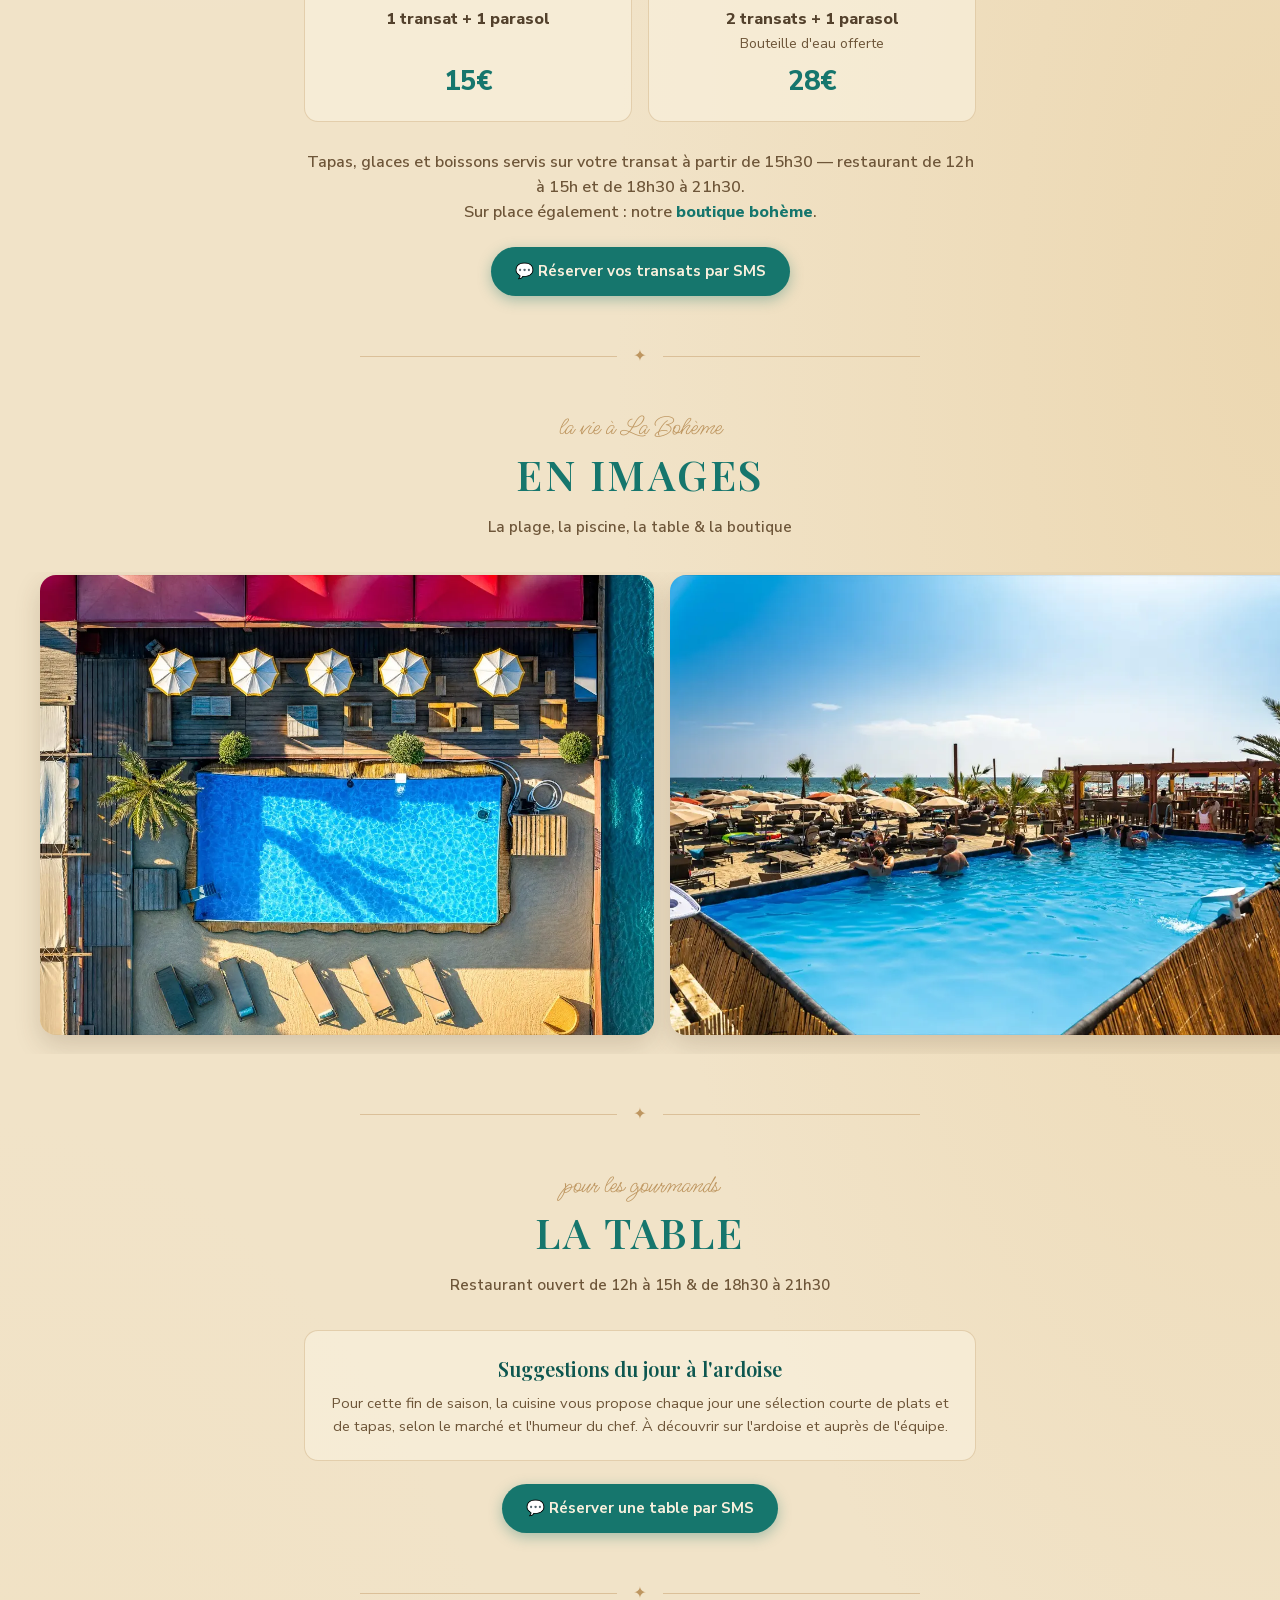
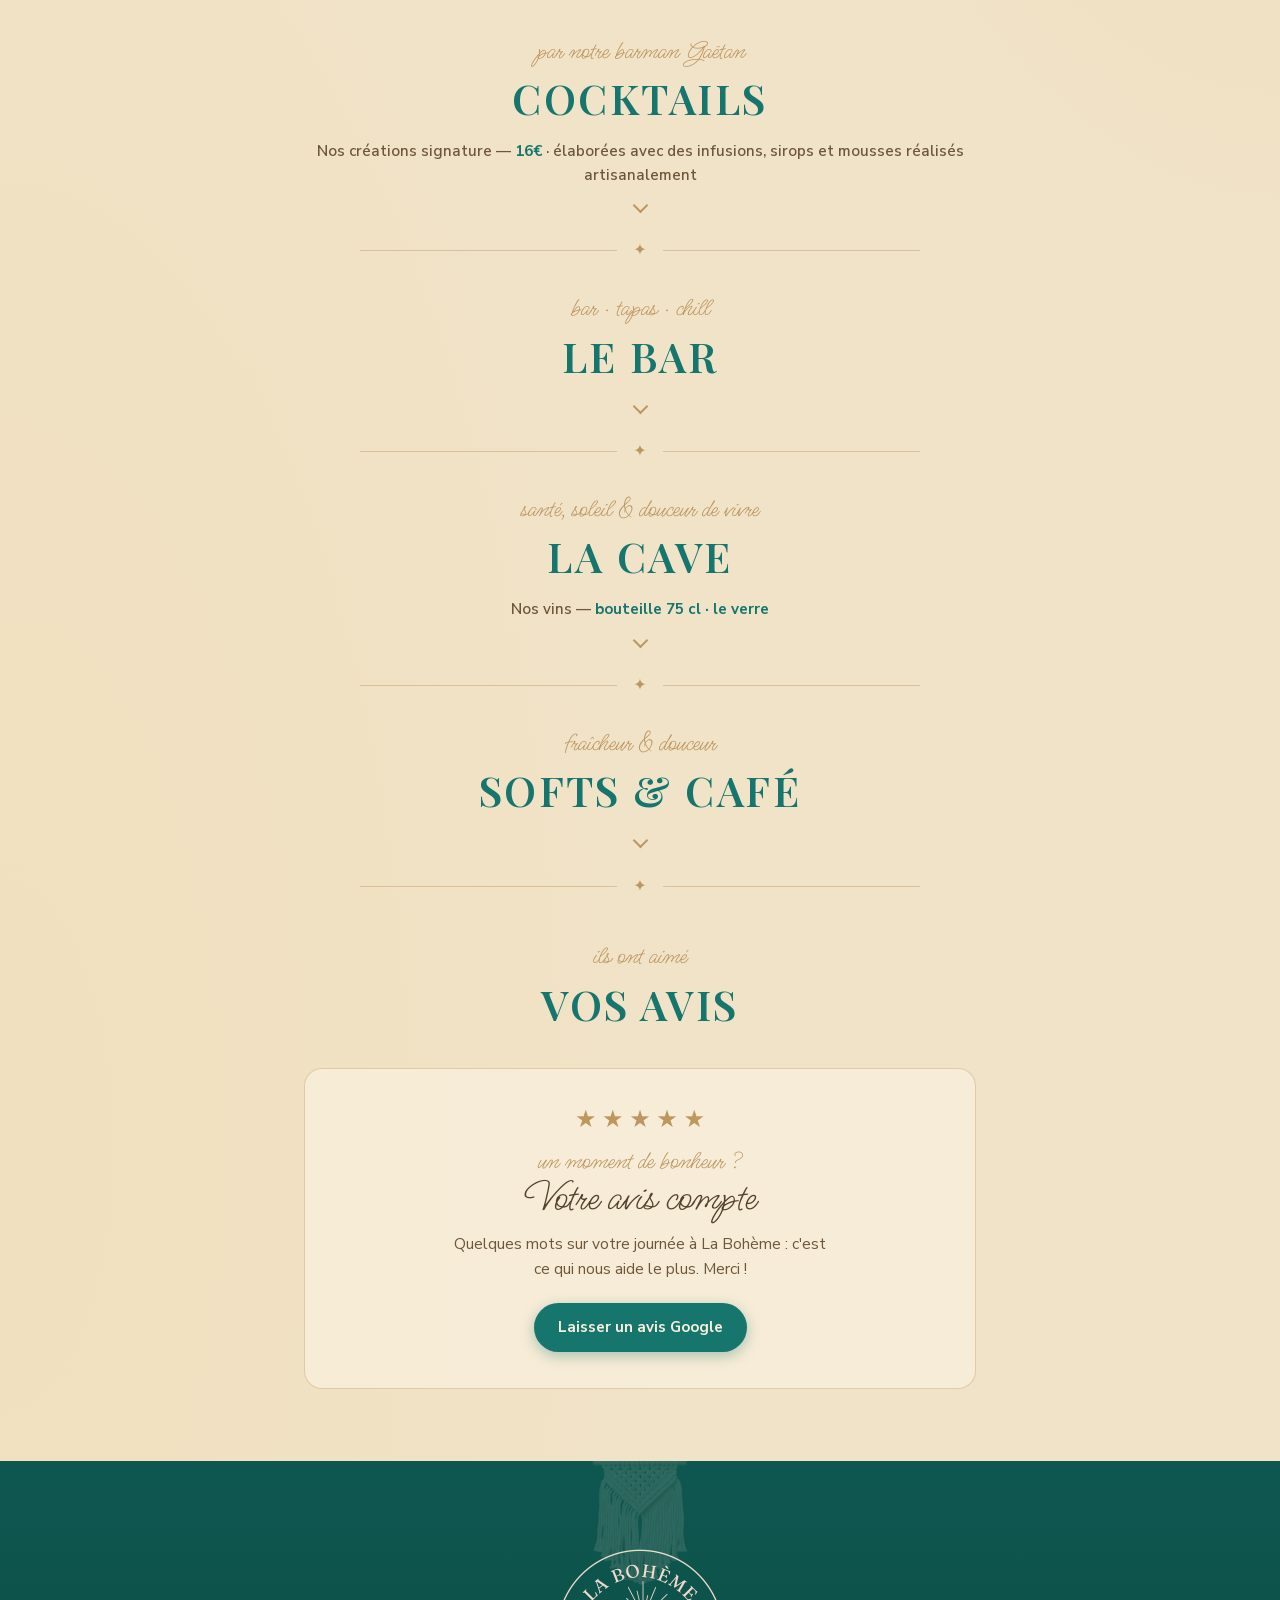
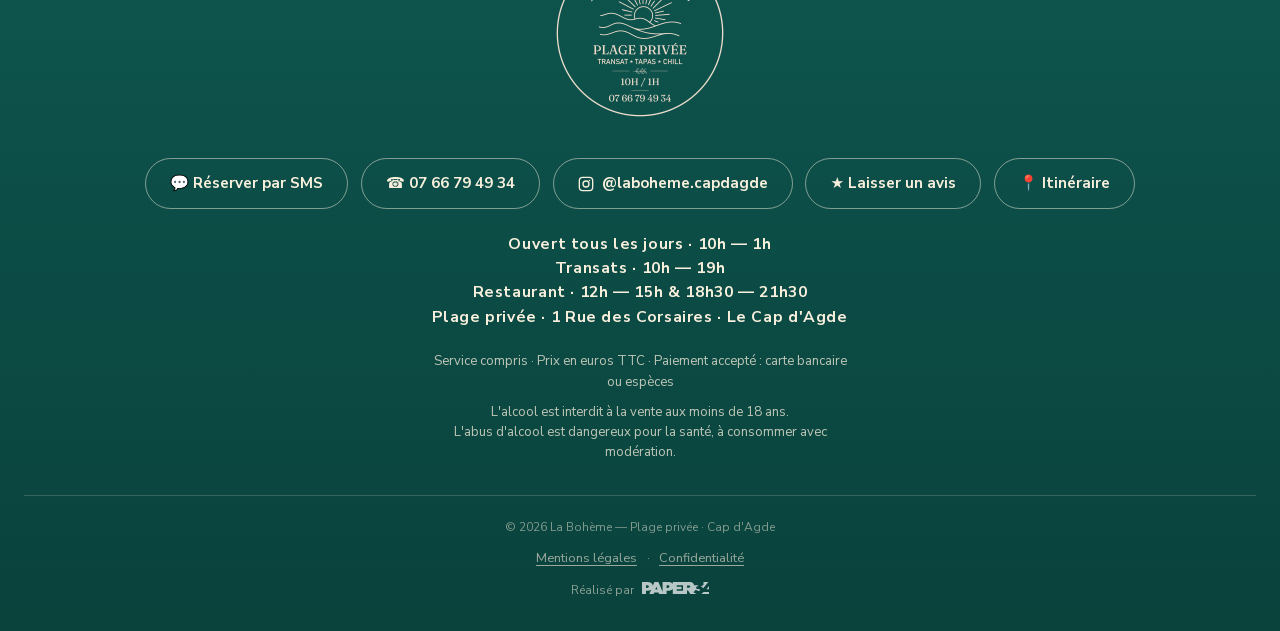
==== commit 04880641: "Fin de saison : carte restauration retiree (ardoise du jour + reservation table par SMS), boissons c" ====
--- a/index.html
+++ b/index.html
@@ -118,10 +118,7 @@
       <a href="#actu"      class="nav__chip">✦ L'actu</a>
       <a href="#location"  class="nav__chip">Transats</a>
       <a href="#photos"    class="nav__chip">Photos</a>
-      <a href="#transat"   class="nav__chip">Sur transat</a>
-      <a href="#tapas"     class="nav__chip">Tapas</a>
       <a href="#table"     class="nav__chip">La table</a>
-      <a href="#desserts"  class="nav__chip">Desserts</a>
       <a href="#cocktails" class="nav__chip">Cocktails</a>
       <a href="#bar"       class="nav__chip">Bar</a>
       <a href="#cave"      class="nav__chip">La cave</a>
@@ -235,219 +232,26 @@
 
     <div class="separateur" aria-hidden="true"><span>✦</span></div>
 
-    <!-- ══════════════════ SUR TRANSAT ══════════════════ -->
-    <section class="section section--pliable" id="transat">
-      <header class="section__head reveal">
-        <p class="section__script">les pieds dans le sable</p>
-        <h2 class="section__title">Sur Transat</h2>
-        <p class="section__note">Service uniquement sur transat · à partir de 15h30</p>
-      </header>
-      <div class="pliable__contenu">
-
-      <ul class="carte">
-        <li class="item reveal">
-          <div class="item__ligne"><span class="item__nom">Écrin gourmand</span><span class="dots"></span><span class="item__prix">9€</span></div>
-          <p class="item__desc">Fraises, Nutella</p>
-        </li>
-        <li class="item reveal">
-          <div class="item__ligne"><span class="item__nom">Gaufre</span><span class="dots"></span><span class="item__prix">5€</span></div>
-          <p class="item__desc">Au sucre · au Nutella ou au caramel <strong>6,50€</strong></p>
-        </li>
-        <li class="item reveal">
-          <div class="item__ligne"><span class="item__nom">Crêpe au choix</span><span class="dots"></span><span class="item__prix">5€</span></div>
-          <p class="item__desc">Sucre · Nutella, confiture ou caramel <strong>6€</strong></p>
-        </li>
-        <li class="item reveal">
-          <div class="item__ligne"><span class="item__nom">Planche de fruits</span><span class="dots"></span><span class="item__prix">18€</span></div>
-          <p class="item__desc">De saison, selon arrivage</p>
-        </li>
-        <li class="item reveal">
-          <div class="item__ligne"><span class="item__nom">Glaces au choix</span><span class="dots"></span><span class="item__prix">3,50€</span></div>
-        </li>
-        <li class="item reveal">
-          <div class="item__ligne"><span class="item__nom">Salade César</span><span class="dots"></span><span class="item__prix">19€</span></div>
-        </li>
-        <li class="item reveal">
-          <div class="item__ligne"><span class="item__nom">Assiette de frites</span><span class="dots"></span><span class="item__prix">5€</span></div>
-        </li>
-        <li class="item reveal">
-          <div class="item__ligne"><span class="item__nom">Planchette de charcuterie</span><span class="dots"></span><span class="item__prix">11€</span></div>
-        </li>
-        <li class="item reveal">
-          <div class="item__ligne"><span class="item__nom">Yakitori</span><span class="dots"></span><span class="item__prix">8€</span></div>
-        </li>
-        <li class="item reveal">
-          <div class="item__ligne"><span class="item__nom">Tapenade</span><span class="dots"></span><span class="item__prix">8€</span></div>
-        </li>
-        <li class="item reveal">
-          <div class="item__ligne"><span class="item__nom">Mini poivrons</span><span class="dots"></span><span class="item__prix">8€</span></div>
-        </li>
-        <li class="item reveal">
-          <div class="item__ligne"><span class="item__nom">Tomate mozzarella</span><span class="dots"></span><span class="item__prix">18€</span></div>
-        </li>
-        <li class="item reveal">
-          <div class="item__ligne"><span class="item__nom">Croque-monsieur à la truffe</span><span class="dots"></span><span class="item__prix">18€</span></div>
-        </li>
-        <li class="item reveal">
-          <div class="item__ligne"><span class="item__nom">Bagel saumon</span><span class="dots"></span><span class="item__prix">11€</span></div>
-        </li>
-      </ul>
-      </div>
-    </section>
-
-    <div class="separateur" aria-hidden="true"><span>✦</span></div>
-
-    <!-- ══════════════════ TAPAS ══════════════════ -->
-    <section class="section section--pliable" id="tapas">
-      <header class="section__head reveal">
-        <p class="section__script">à partager… ou pas !!</p>
-        <h2 class="section__title">Tapas</h2>
-      </header>
-      <div class="pliable__contenu">
-
-      <div class="encart reveal">
-        <div class="item__ligne"><span class="item__nom">Planche de charcuterie</span><span class="dots"></span><span class="item__prix">22€</span></div>
-        <p class="item__desc">Mortadelle, Spianata, viande de Grison, rosette, terrine de campagne, oignon de Modène, accompagnés de focaccia.</p>
-      </div>
-
-      <p class="carte__intro reveal">Tapas au choix — <strong>9€ l'unité</strong> · <strong>25€ les 3</strong></p>
-
-      <ul class="carte carte--puces">
-        <li class="item reveal"><span class="puce"></span>Patatas bravas, sauce samouraï</li>
-        <li class="item reveal"><span class="puce"></span>Tapenade, avocat, feta &amp; citron, accompagnée de focaccia</li>
-        <li class="item reveal"><span class="puce"></span>Tapenade d'olives vertes, accompagnée de focaccia</li>
-        <li class="item reveal"><span class="puce"></span>Yakitoris — brochettes de poulet, sauce soja sucrée</li>
-        <li class="item reveal"><span class="puce"></span>Mini poivrons farcis à la ricotta</li>
-        <li class="item reveal"><span class="puce"></span>Sticks de mozzarella</li>
-        <li class="item reveal"><span class="puce"></span>Crevettes frites, sauce aigre-douce</li>
-        <li class="item reveal"><span class="puce"></span>Joëls (mini poissons frits), tranche de citron frais</li>
-        <li class="item reveal"><span class="puce"></span>Pimientos de Padrón</li>
-        <li class="item reveal"><span class="puce"></span>Bouchées de camembert frites</li>
-      </ul>
-      </div>
-    </section>
-
-    <div class="separateur" aria-hidden="true"><span>✦</span></div>
-
-    <!-- ══════════════════ LA TABLE ══════════════════ -->
-    <section class="section section--pliable" id="table">
-      <header class="section__head reveal">
-        <p class="section__script">pour continuer…</p>
+    <!-- ══════════════════ LA TABLE — À L'ARDOISE ══════════════════
+         Fin de saison : la carte restauration est retirée, la cuisine
+         propose des suggestions du jour. La carte complète de l'été est
+         archivée dans ../ARCHIVE/carte-restauration-ete-2026.html
+         (hors repo) — à réintégrer à la réouverture. ═══════════════ -->
+    <section class="section" id="table">
+      <header class="section__head reveal">
+        <p class="section__script">pour les gourmands</p>
         <h2 class="section__title">La Table</h2>
-      </header>
-      <div class="pliable__contenu">
-
-      <h3 class="sous-titre reveal">Nos entrées</h3>
-      <ul class="carte">
-        <li class="item reveal">
-          <div class="item__ligne"><span class="item__nom">Farandole de tomates de saison &amp; burrata</span><span class="dots"></span><span class="item__prix">18€</span></div>
-          <p class="item__desc">Feuilles de basilic fraîches, sel de Guérande, vinaigre balsamique</p>
-        </li>
-        <li class="item reveal">
-          <div class="item__ligne"><span class="item__nom">L'indémodable salade César au tender façon KFC</span><span class="dots"></span><span class="item__prix">19€</span></div>
-        </li>
-        <li class="item reveal">
-          <div class="item__ligne"><span class="item__nom">Croque à la truffe</span><span class="dots"></span><span class="item__prix">18€</span></div>
-          <p class="item__desc">Accompagné de sa salade</p>
-        </li>
-        <li class="item reveal">
-          <div class="item__ligne"><span class="item__nom">Tartare de saumon</span><span class="dots"></span><span class="item__prix">19€</span></div>
-        </li>
-        <li class="item reveal">
-          <div class="item__ligne"><span class="item__nom">Tartine Avocado</span><span class="dots"></span><span class="item__prix">15€</span></div>
-          <p class="item__desc">Écrasé d'avocat, guacamole, tomates cerises, vinaigre balsamique</p>
-        </li>
-      </ul>
-
-      <h3 class="sous-titre reveal">Nos plats</h3>
-      <ul class="carte">
-        <li class="item reveal">
-          <div class="item__ligne"><span class="item__nom">Pâtes du jour</span><span class="dots"></span><span class="item__prix">23€</span></div>
-        </li>
-        <li class="item reveal">
-          <div class="item__ligne"><span class="item__nom">Tataki de thon</span><span class="dots"></span><span class="item__prix">27€</span></div>
-          <p class="item__desc">Dôme de riz blanc, légumes grillés ou frites</p>
-        </li>
-        <li class="item reveal">
-          <div class="item__ligne"><span class="item__nom">2 brochettes de bœuf</span><span class="dots"></span><span class="item__prix">28€</span></div>
-        </li>
-        <li class="item reveal">
-          <div class="item__ligne"><span class="item__nom">2 brochettes de poulet citron</span><span class="dots"></span><span class="item__prix">24€</span></div>
-          <p class="item__desc">Accompagnées de légumes grillés ou frites</p>
-        </li>
-        <li class="item reveal">
-          <div class="item__ligne"><span class="item__nom">Tartare de bœuf coupé au couteau</span><span class="dots"></span><span class="item__prix">27€</span></div>
-          <p class="item__desc">Accompagné de frites</p>
-        </li>
-      </ul>
-
-      <h3 class="sous-titre reveal">Spécial summer body… ou pas !!!</h3>
-      <ul class="carte">
-        <li class="item reveal">
-          <div class="item__ligne"><span class="item__nom">Trio de fromages</span><span class="dots"></span><span class="item__prix">16€</span></div>
-          <p class="item__desc">Miel &amp; pignons de pin grillés — trois fromages sélectionnés selon les arrivages et l'inspiration du chef, servis avec des petits pains rustiques.</p>
-        </li>
-      </ul>
-
-      <div class="encart encart--enfant reveal">
-        <div class="item__ligne"><span class="item__nom">Menu enfant <small>(jusqu'à 10 ans)</small></span><span class="dots"></span><span class="item__prix">14€</span></div>
-        <p class="item__desc">Tenders de poulet corn flakes <em>ou</em> tenders de colin, accompagnés de frites<br>+ 1 bâtonnet de glace au choix + 1 sirop au choix</p>
-      </div>
-
-      <p class="avis-bandeau reveal">
-        <a href="https://search.google.com/local/writereview?placeid=ChIJk0Vyo1QjsRIRF0AlzDlZqn4" target="_blank" rel="noopener"><span aria-hidden="true">★★★★★</span> Un moment de bonheur&nbsp;? <strong>Laissez-nous un avis</strong></a>
+        <p class="section__note">Restaurant ouvert de 12h à 15h &amp; de 18h30 à 21h30</p>
+      </header>
+
+      <div class="encart encart--ardoise reveal">
+        <p class="encart__titre">Suggestions du jour à l'ardoise</p>
+        <p class="item__desc">Pour cette fin de saison, la cuisine vous propose chaque jour une sélection courte de plats et de tapas, selon le marché et l'humeur du chef. À découvrir sur l'ardoise et auprès de l'équipe.</p>
+      </div>
+
+      <p style="text-align:center" class="reveal">
+        <a class="btn btn--plein" href="sms:+33766794934?body=Bonjour%2C%20je%20souhaite%20r%C3%A9server%20une%20table%20%C3%A0%20La%20Boh%C3%A8me%20(date%2C%20heure%2C%20nombre%20de%20personnes)%20%3A%20">💬 Réserver une table par SMS</a>
       </p>
-      </div>
-    </section>
-
-    <div class="separateur" aria-hidden="true"><span>✦</span></div>
-
-    <!-- ══════════════════ DESSERTS & GLACES ══════════════════ -->
-    <section class="section section--pliable" id="desserts">
-      <header class="section__head reveal">
-        <p class="section__script">la touche sucrée</p>
-        <h2 class="section__title">Desserts &amp; Glaces</h2>
-        <p class="section__note">Glaces d'exception <strong>Maison Antonin</strong>, accompagnées de chantilly à la vanille Bourbon</p>
-      </header>
-      <div class="pliable__contenu">
-
-      <div class="encart reveal" style="text-align:center">
-        <p class="item__nom">1 boule <span class="item__prix">3€</span> · 2 boules <span class="item__prix">5€</span> · 3 boules <span class="item__prix">7€</span></p>
-      </div>
-
-      <h3 class="sous-titre reveal">Crèmes glacées</h3>
-      <ul class="tags reveal">
-        <li>Vanille Délice</li><li>Café Moka</li><li>Chocolat Craquant</li><li>Rhum Raisin</li>
-        <li>Yaourt</li><li>Caramel salé de Guérande</li><li>Spéculoos</li><li>Noix de coco</li><li>Menthe Chocolat</li>
-      </ul>
-
-      <h3 class="sous-titre reveal">Sorbets</h3>
-      <ul class="tags reveal">
-        <li>Citron de Sicile</li><li>Fraise d'exception</li><li>Pêche de vigne</li><li>Poire de France</li>
-        <li>Mandarine de Sicile</li><li>Mangue</li><li>Get 27</li>
-      </ul>
-
-      <h3 class="sous-titre reveal">Nos douceurs</h3>
-      <ul class="carte">
-        <li class="item reveal">
-          <div class="item__ligne"><span class="item__nom">Salade de fraises</span><span class="dots"></span><span class="item__prix">10€</span></div>
-          <p class="item__desc">Poivre, menthe fraîche &amp; sucre fin</p>
-        </li>
-        <li class="item reveal">
-          <div class="item__ligne"><span class="item__nom">Notre baba au rhum bien arrosé</span><span class="dots"></span><span class="item__prix">12€</span></div>
-        </li>
-        <li class="item reveal">
-          <div class="item__ligne"><span class="item__nom">Pain perdu</span><span class="dots"></span><span class="item__prix">12€</span></div>
-          <p class="item__desc">Boule de glace vanille &amp; caramel beurre salé</p>
-        </li>
-        <li class="item reveal">
-          <div class="item__ligne"><span class="item__nom">Café gourmand</span><span class="dots"></span><span class="item__prix">12€</span></div>
-        </li>
-        <li class="item reveal">
-          <div class="item__ligne"><span class="item__nom">Thé gourmand</span><span class="dots"></span><span class="item__prix">12€</span></div>
-        </li>
-      </ul>
-      </div>
     </section>
 
     <div class="separateur" aria-hidden="true"><span>✦</span></div>
--- a/css/style.css
+++ b/css/style.css
@@ -399,6 +399,15 @@
   margin-bottom: .5rem;
 }
 .encart--enfant { margin-top: 2rem; }
+/* Ardoise du jour (fin de saison : carte restauration retirée) */
+.encart--ardoise { text-align: center; padding: 1.4rem 1.3rem; margin-bottom: 1.4rem; }
+.encart__titre {
+  font-family: var(--font-serif);
+  font-weight: 600;
+  font-size: 1.25rem;
+  color: var(--teal-fonce);
+  margin-bottom: .5rem;
+}
 .encart .item__desc { padding-right: 0; }
 
 /* Sous-titres de section */
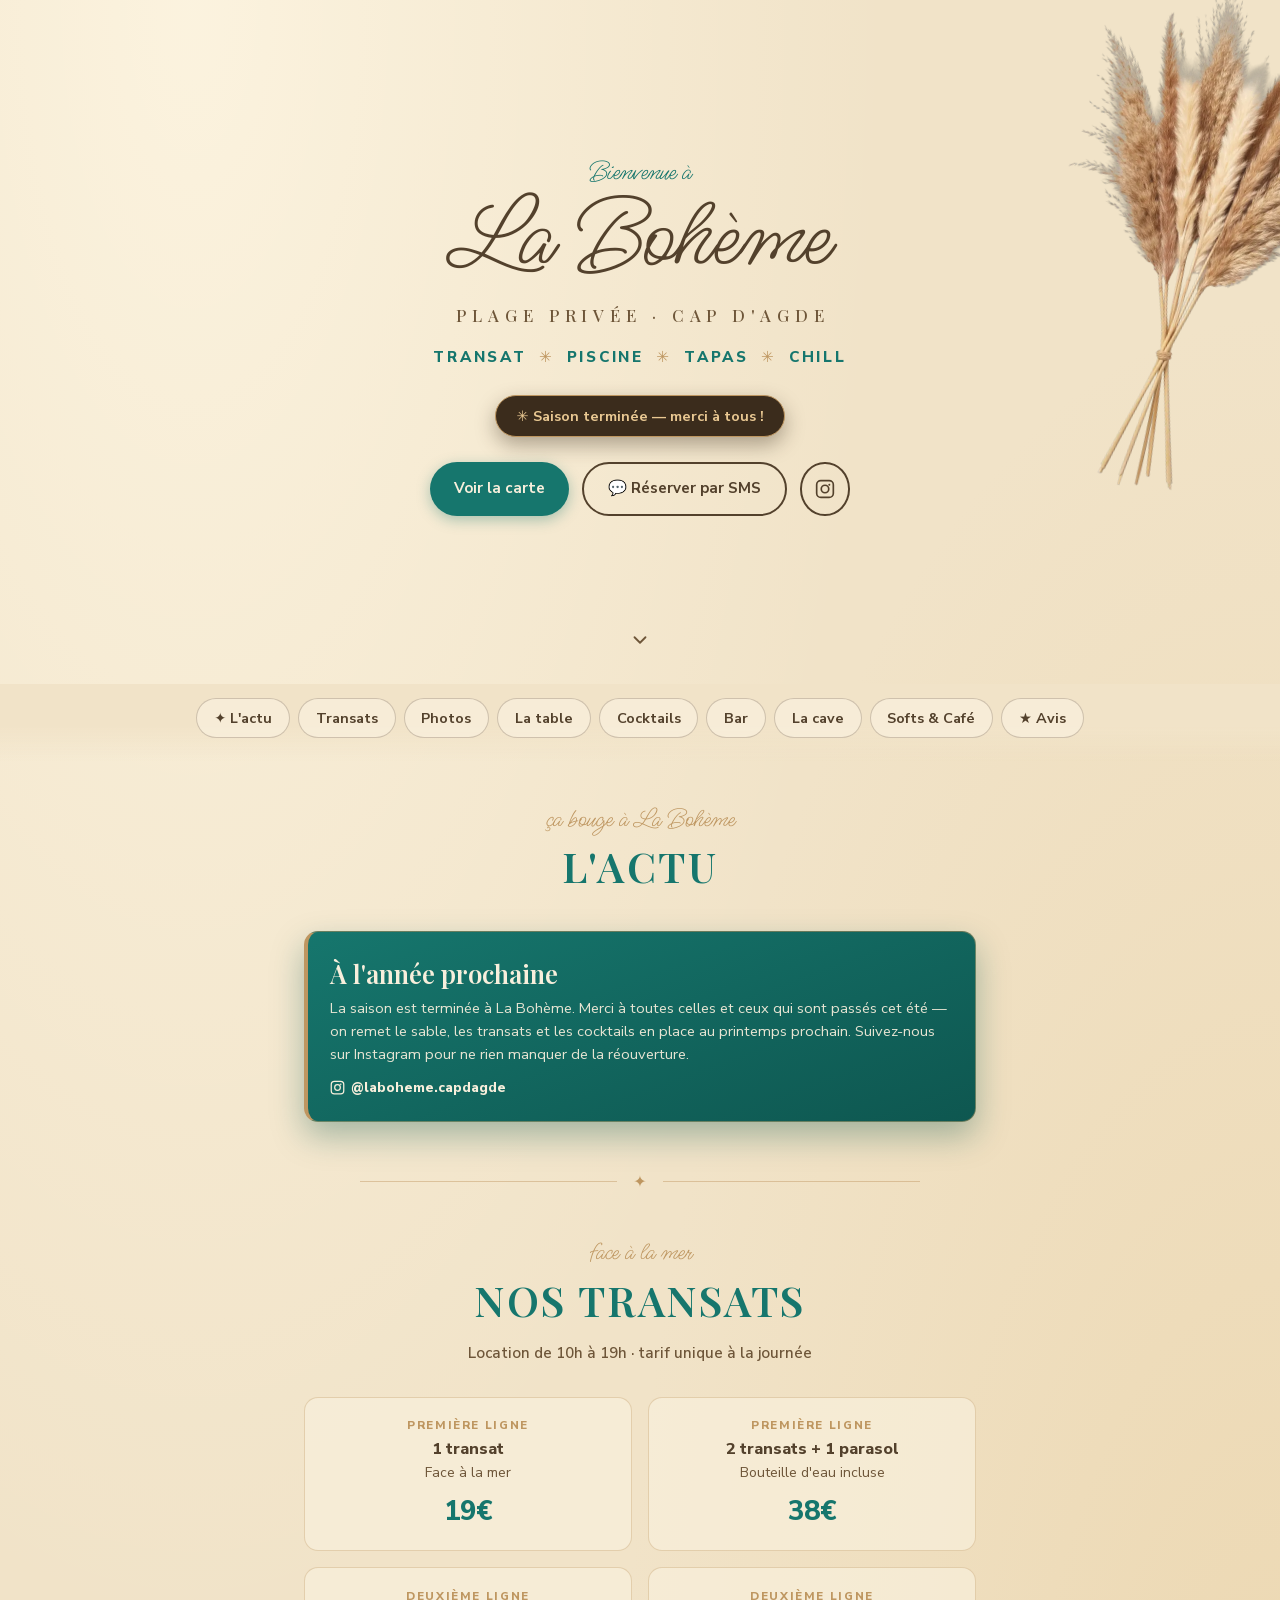
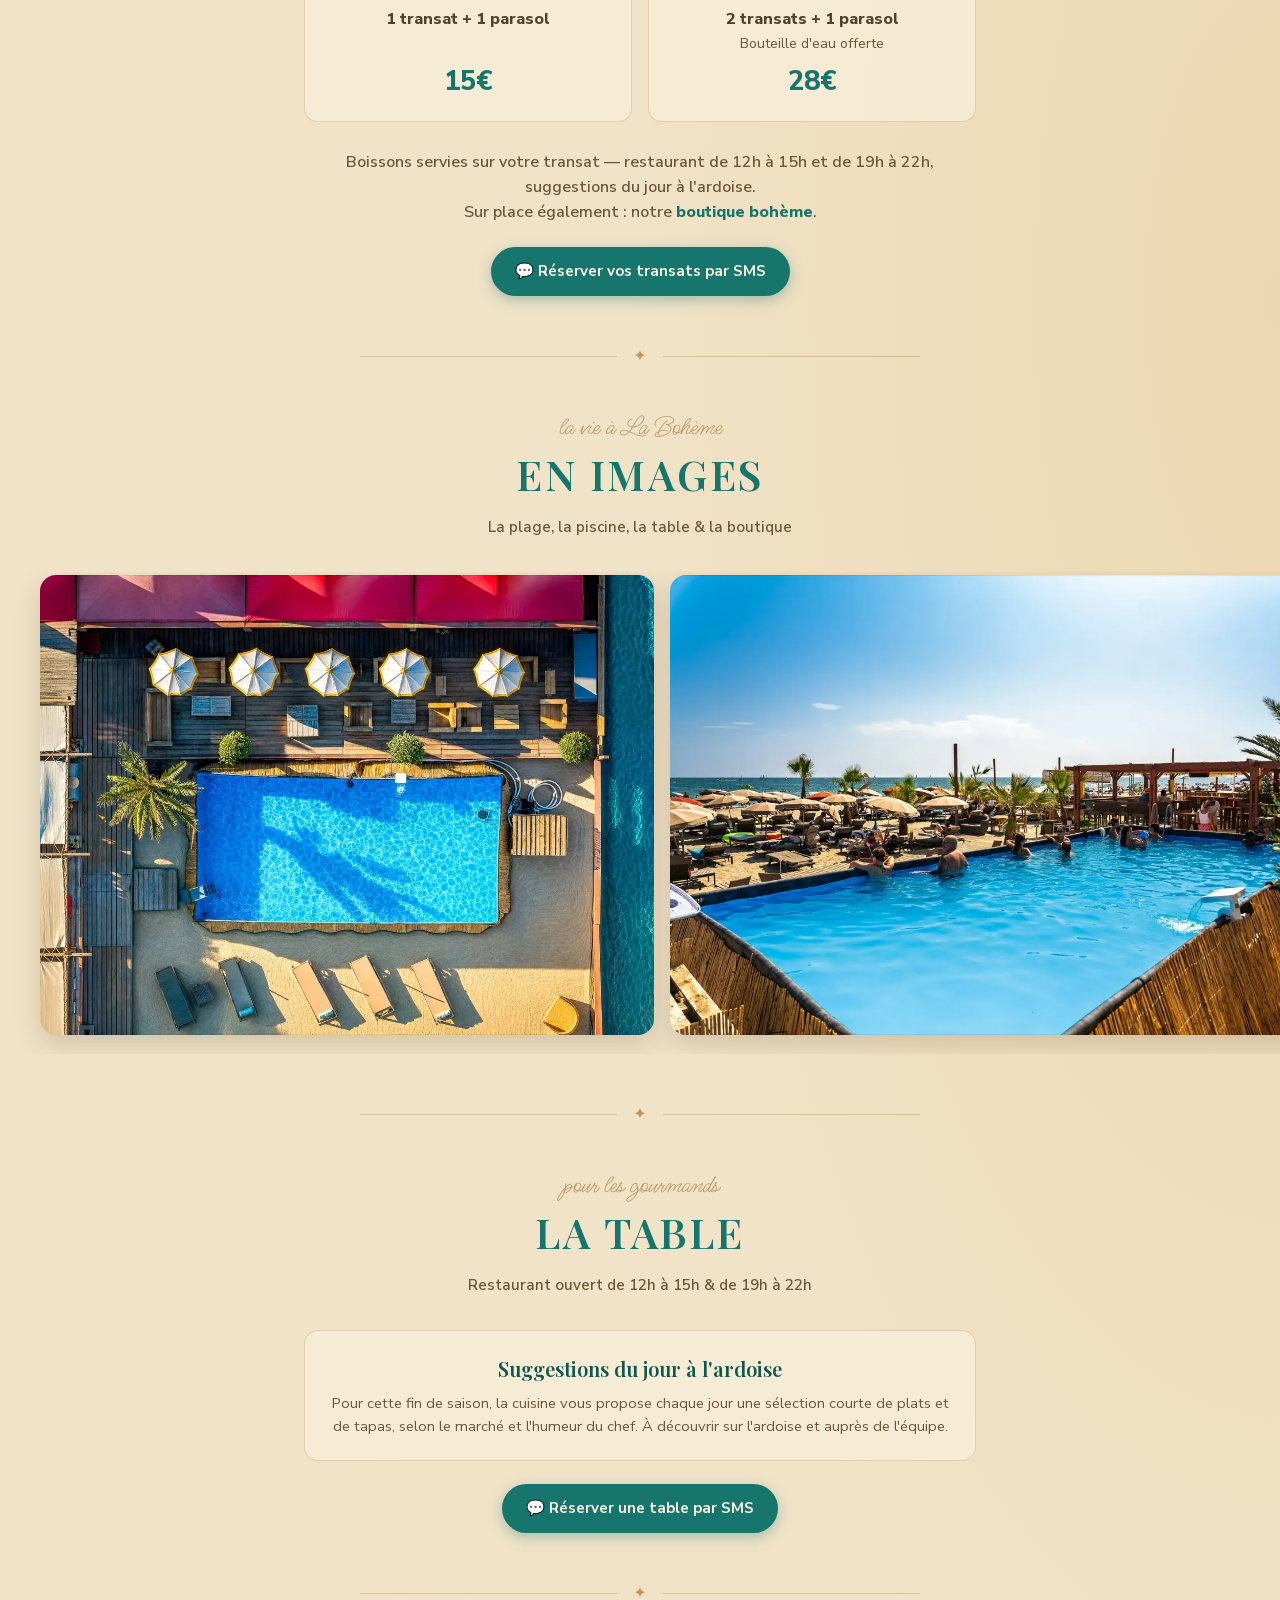
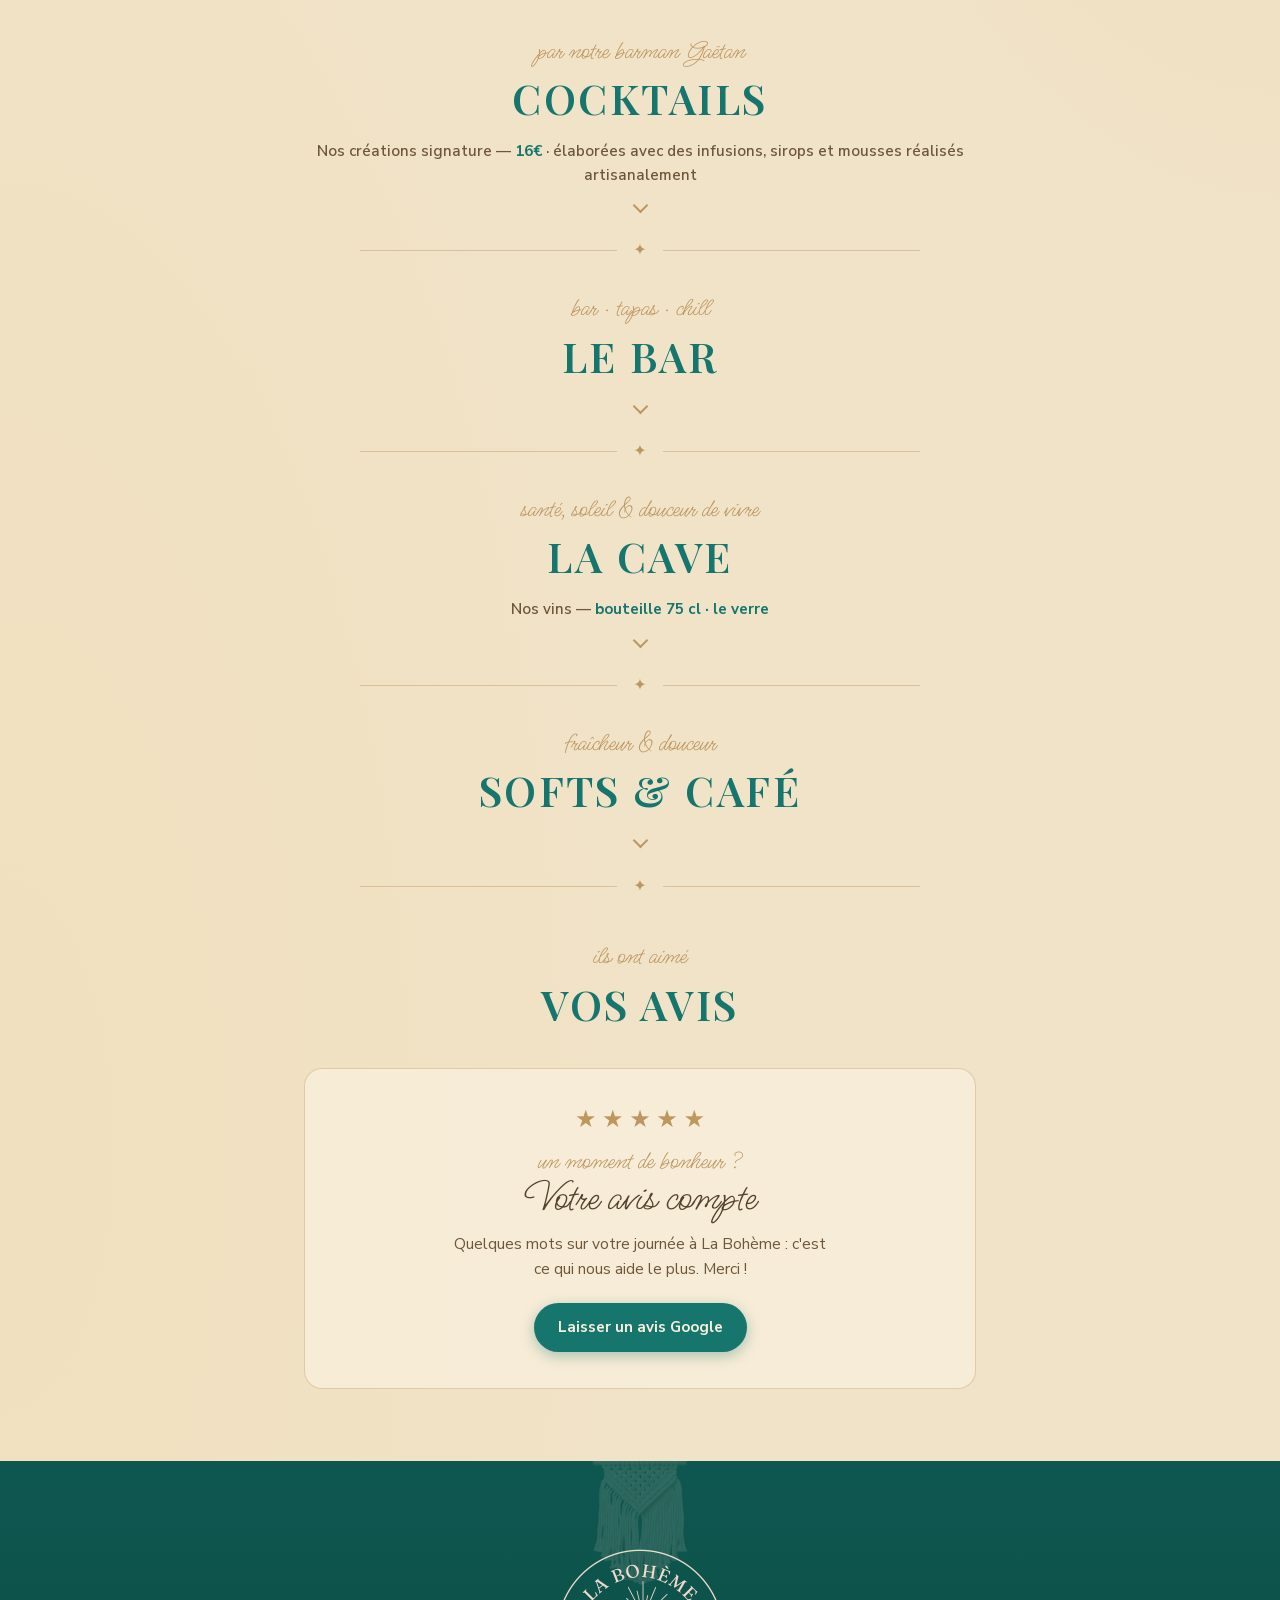
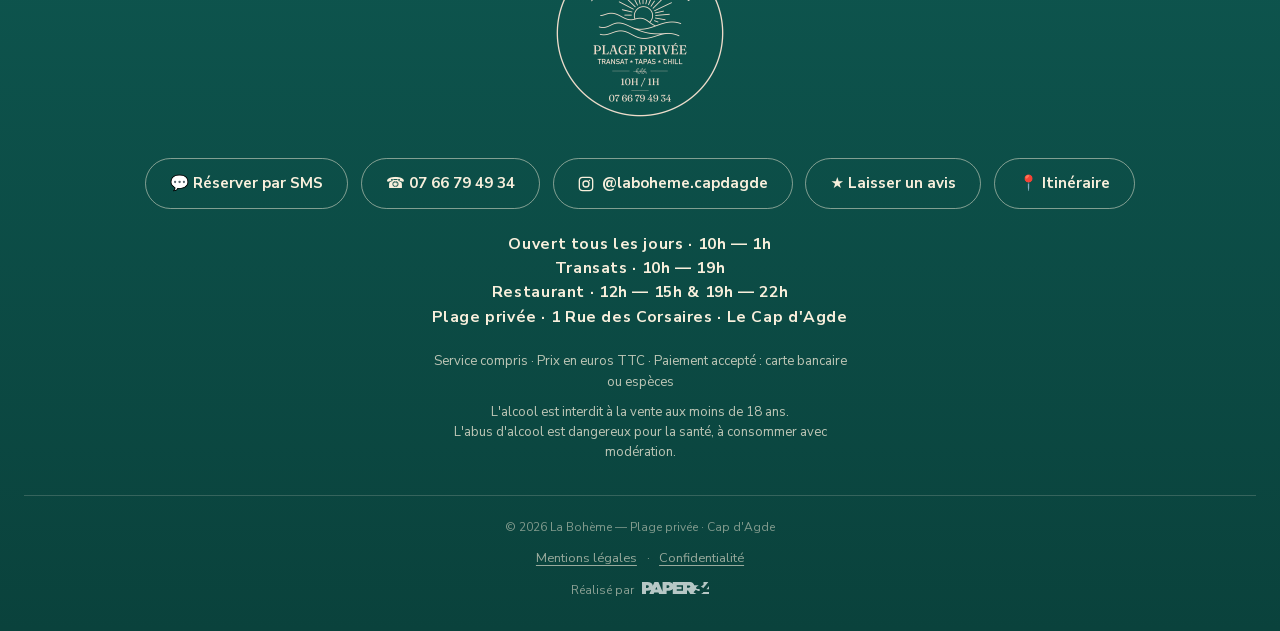
==== commit 908d2c5c: "Horaires restaurant du soir : 19h - 22h (intro transats, section La Table, footer)" ====
--- a/index.html
+++ b/index.html
@@ -189,7 +189,7 @@
         </div>
       </div>
 
-      <p class="carte__intro reveal">Tapas, glaces et boissons servis sur votre transat à partir de 15h30 — restaurant de 12h à 15h et de 18h30 à 21h30.<br>Sur place également : notre <strong>boutique bohème</strong>.</p>
+      <p class="carte__intro reveal">Boissons servies sur votre transat — restaurant de 12h à 15h et de 19h à 22h, suggestions du jour à l'ardoise.<br>Sur place également : notre <strong>boutique bohème</strong>.</p>
 
       <p style="text-align:center" class="reveal">
         <a class="btn btn--plein" href="sms:+33766794934?body=Bonjour%2C%20je%20souhaite%20r%C3%A9server%20des%20transats%20%C3%A0%20La%20Boh%C3%A8me%20(date%2C%20nombre%20de%20transats%2C%20ligne)%20%3A%20">💬 Réserver vos transats par SMS</a>
@@ -241,7 +241,7 @@
       <header class="section__head reveal">
         <p class="section__script">pour les gourmands</p>
         <h2 class="section__title">La Table</h2>
-        <p class="section__note">Restaurant ouvert de 12h à 15h &amp; de 18h30 à 21h30</p>
+        <p class="section__note">Restaurant ouvert de 12h à 15h &amp; de 19h à 22h</p>
       </header>
 
       <div class="encart encart--ardoise reveal">
@@ -580,7 +580,7 @@
       <a class="btn btn--creme" href="https://maps.google.com/?cid=9127205699592732695" target="_blank" rel="noopener">📍 Itinéraire</a>
     </div>
 
-    <p class="footer__horaires reveal">Ouvert tous les jours · 10h — 1h<br>Transats · 10h — 19h<br>Restaurant · 12h — 15h &amp; 18h30 — 21h30<br>Plage privée · 1 Rue des Corsaires · Le Cap d'Agde</p>
+    <p class="footer__horaires reveal">Ouvert tous les jours · 10h — 1h<br>Transats · 10h — 19h<br>Restaurant · 12h — 15h &amp; 19h — 22h<br>Plage privée · 1 Rue des Corsaires · Le Cap d'Agde</p>
 
     <div class="footer__mentions reveal">
       <p>Service compris · Prix en euros TTC · Paiement accepté : carte bancaire ou espèces</p>
